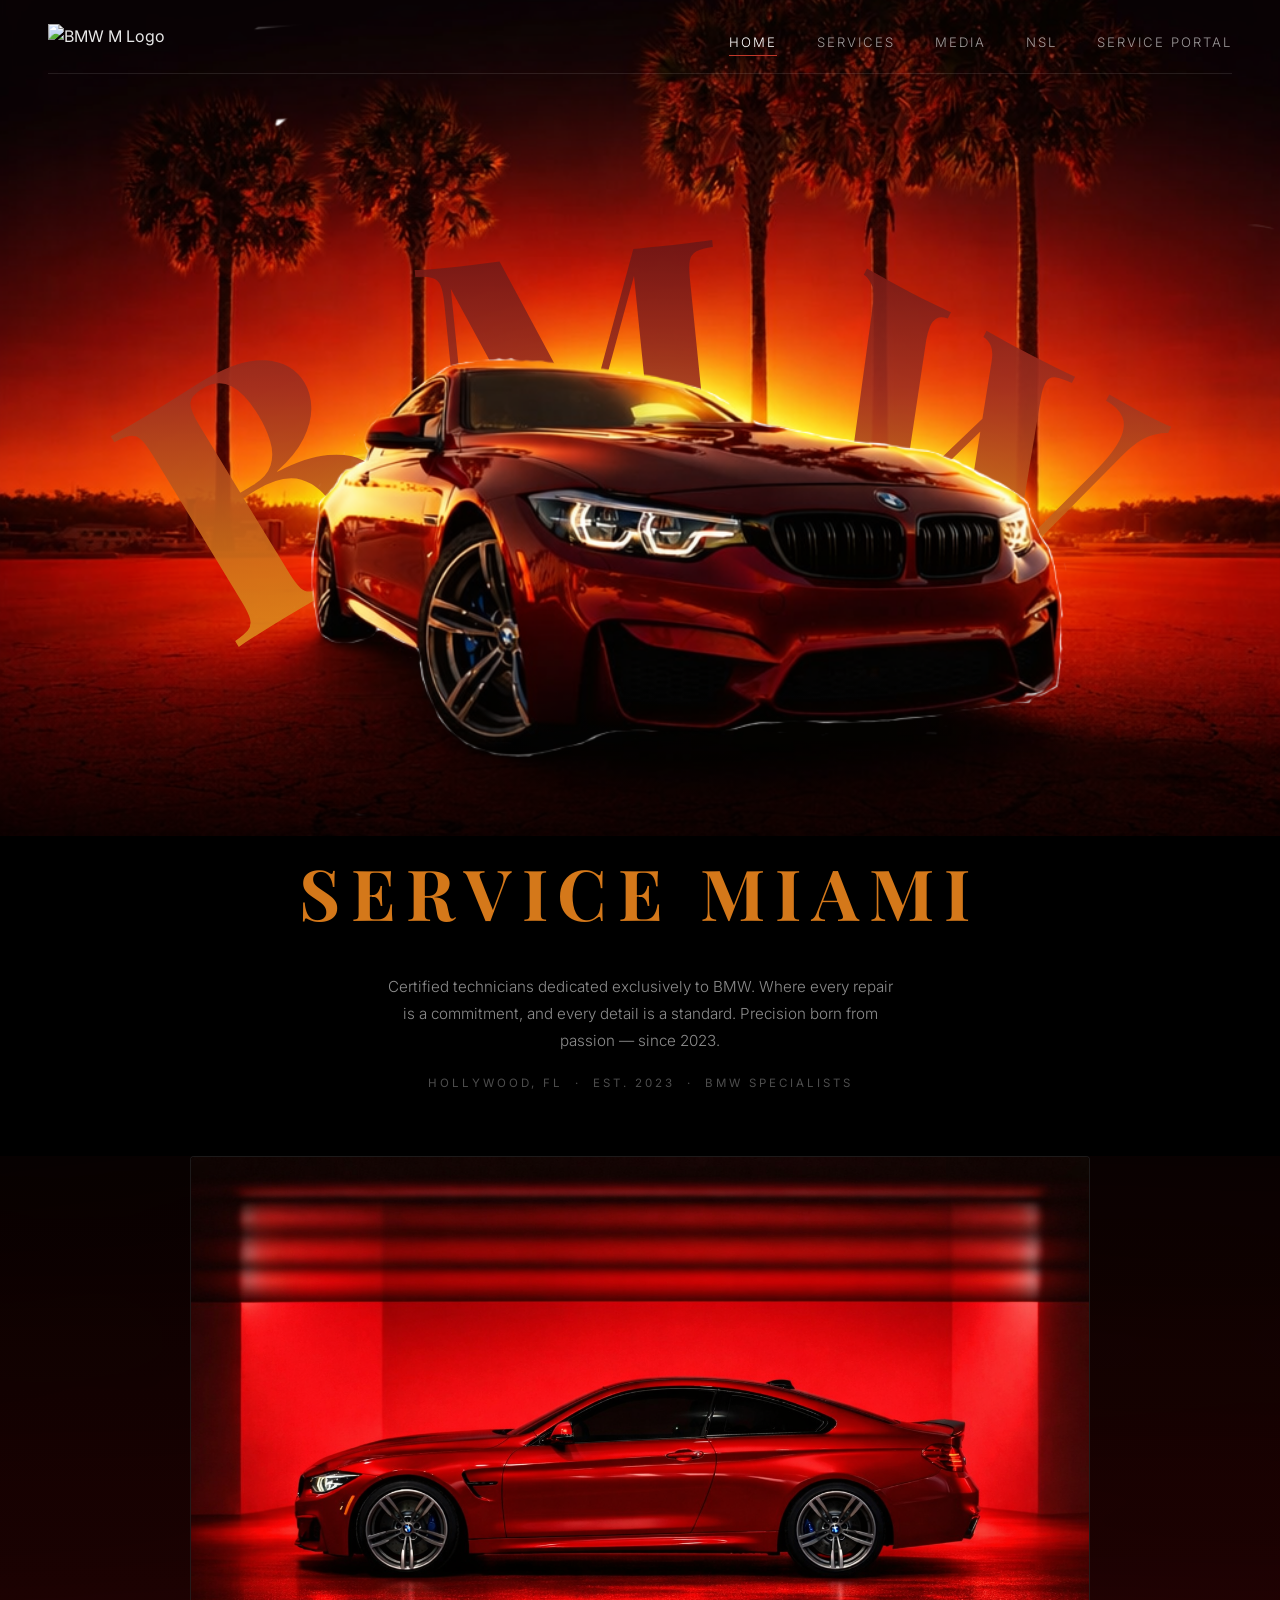
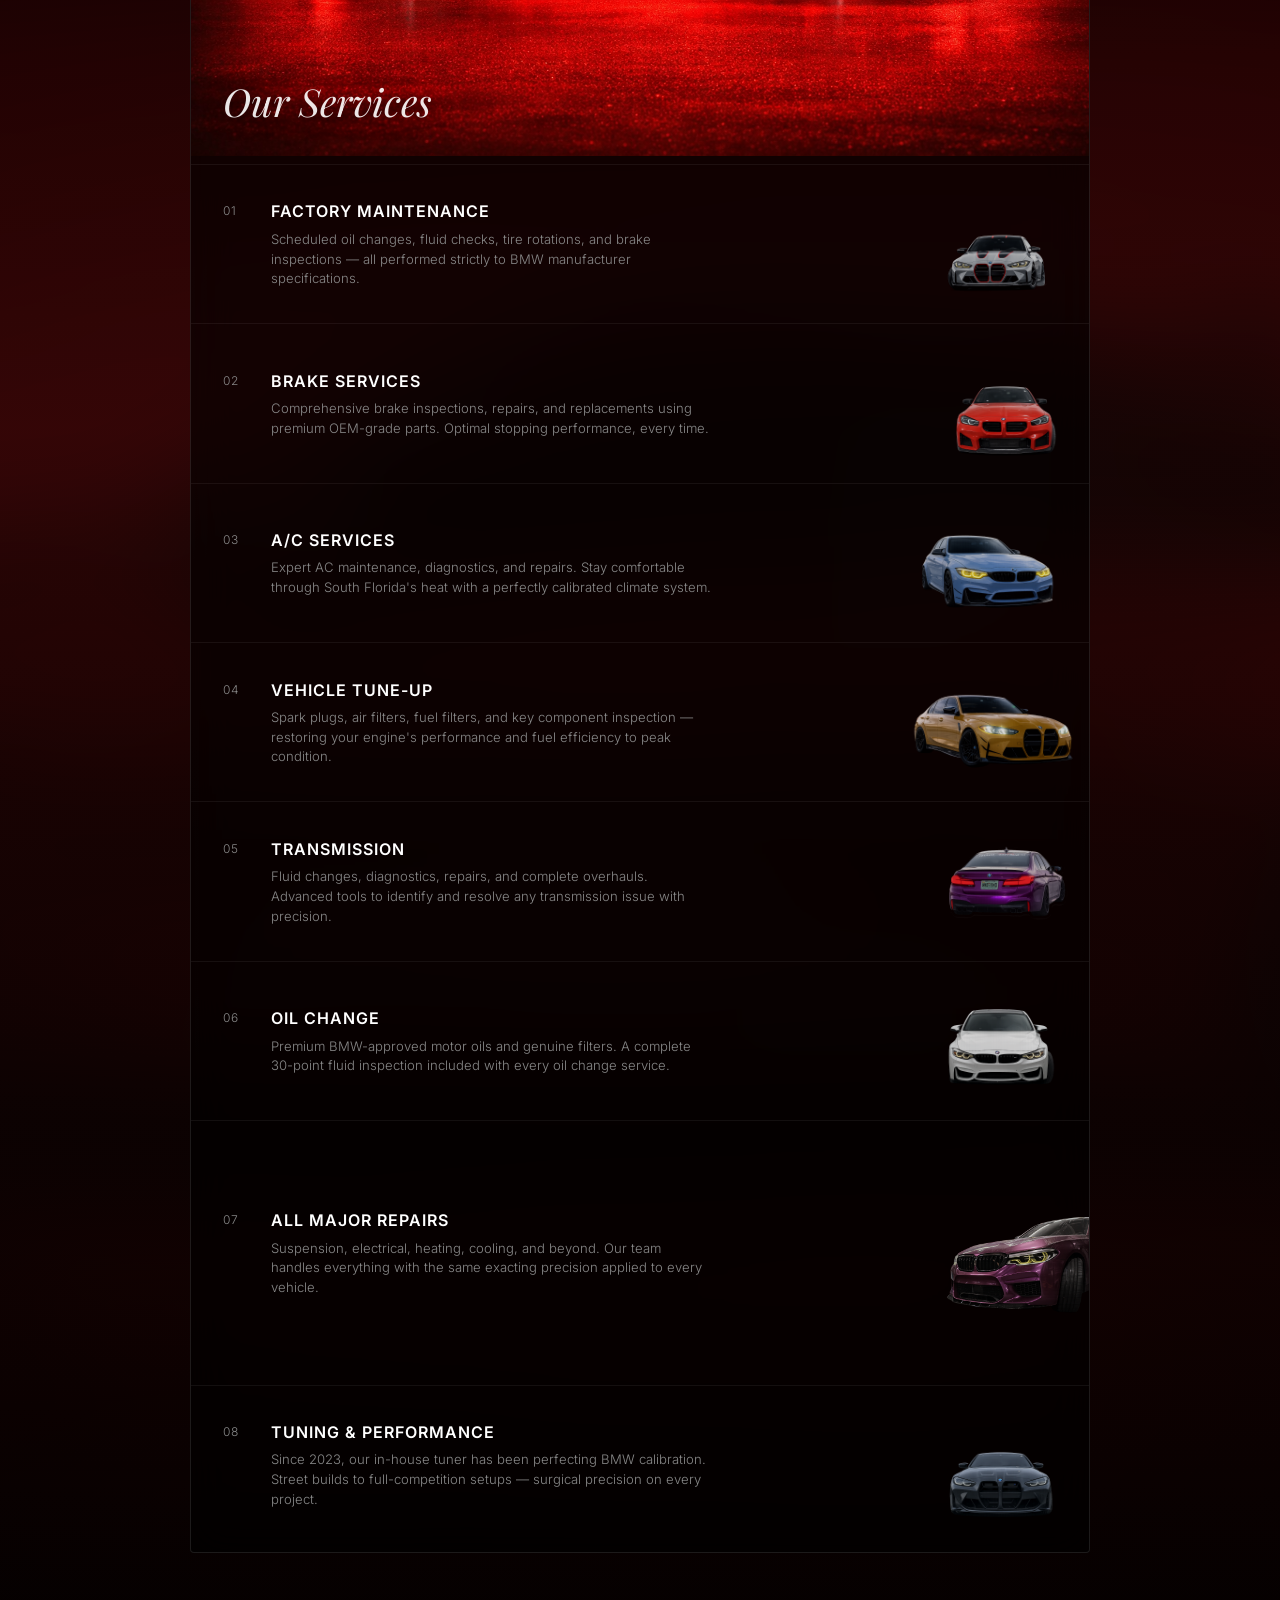
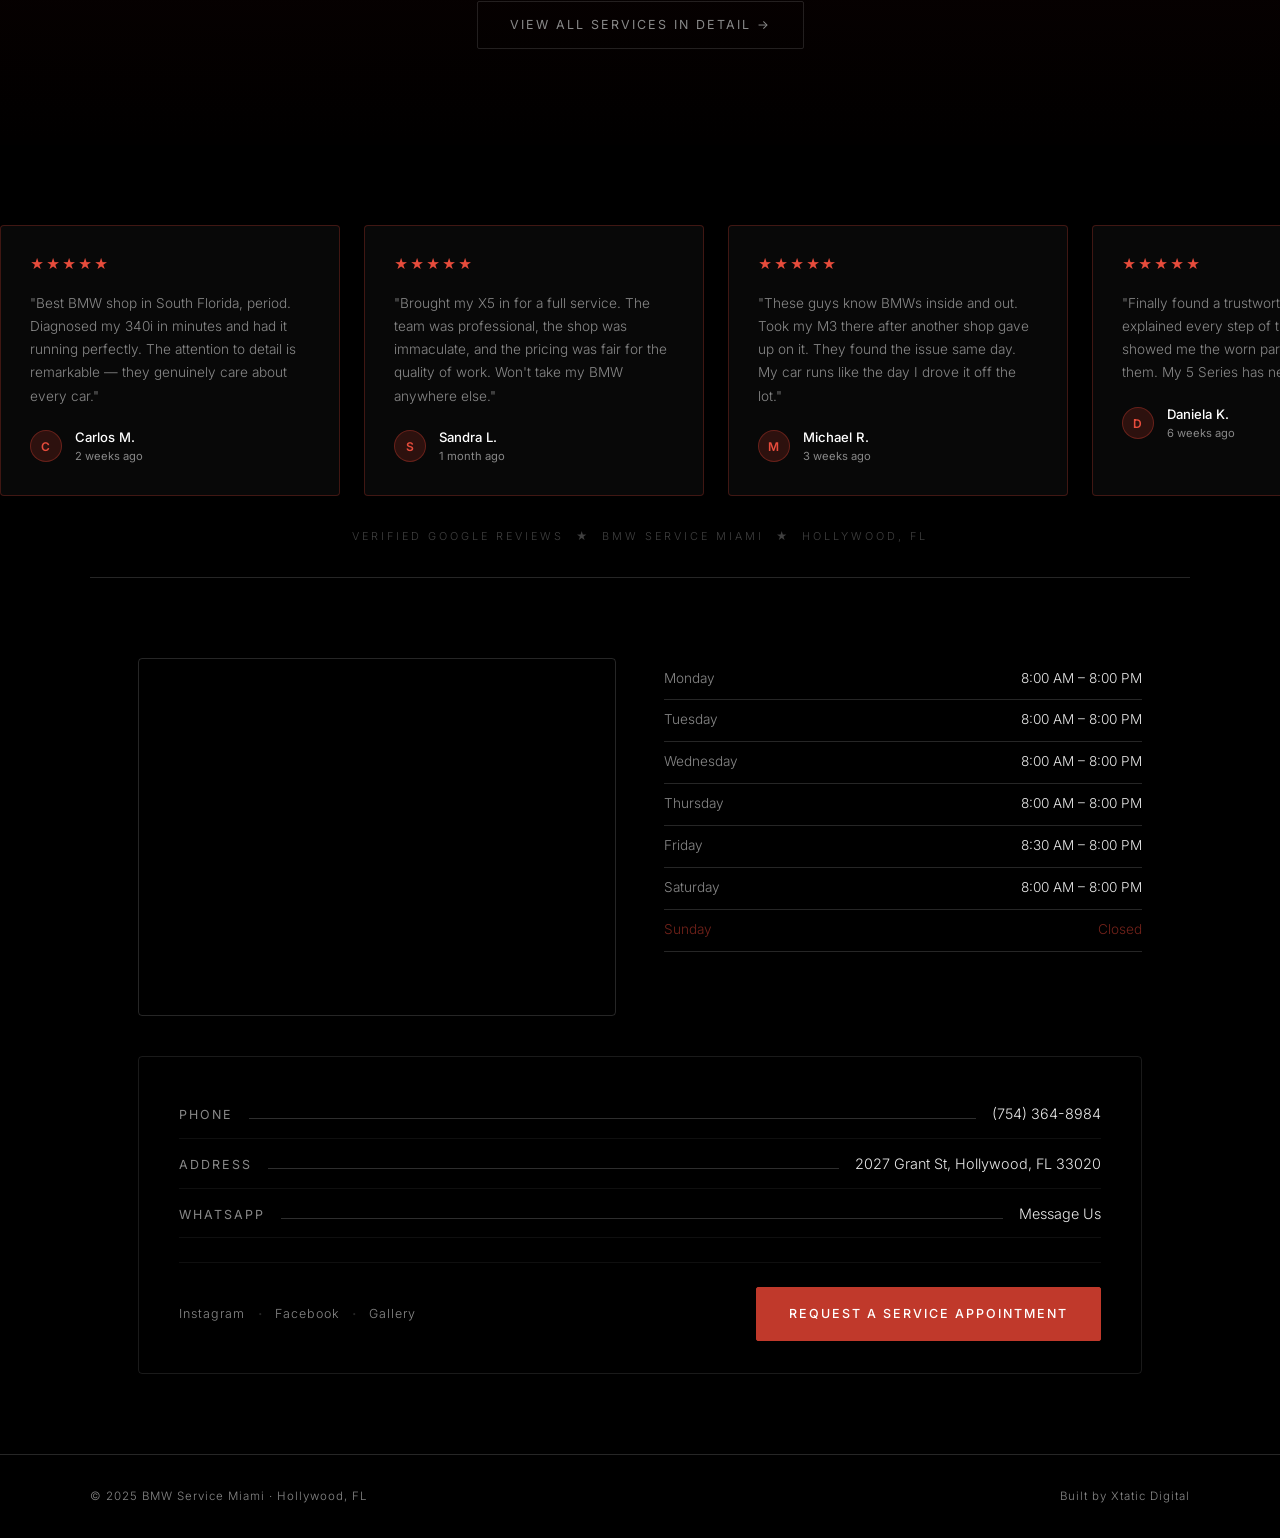
==== index.html @ 030ed5c5 "Complete homepage redesign — premium dark cinematic aesthetic - New 3-layer hero: full background ph" ====
<!DOCTYPE html>
<html lang="en">
<head>
  <meta charset="UTF-8" />
  <meta name="viewport" content="width=device-width, initial-scale=1.0" />
  <title>BMW Service Miami — Hollywood, FL</title>
  <meta name="description" content="BMW Service Miami — Certified BMW specialists in Hollywood, FL. Factory maintenance, performance tuning, brake service, and all major repairs since 2023." />
  <link rel="preconnect" href="https://fonts.googleapis.com">
  <link rel="preconnect" href="https://fonts.gstatic.com" crossorigin>
  <link href="https://fonts.googleapis.com/css2?family=Inter:wght@300;400;500;600&family=Playfair+Display:ital,wght@0,400;0,700;1,400&display=swap" rel="stylesheet">
  <link rel="stylesheet" href="css/redesign.css" />
  <script src="https://cdnjs.cloudflare.com/ajax/libs/gsap/3.12.2/gsap.min.js" defer></script>
  <script src="https://cdnjs.cloudflare.com/ajax/libs/gsap/3.12.2/ScrollTrigger.min.js" defer></script>
  <script src="js/redesign.js" defer></script>
</head>
<body>

<!-- Page Loader -->
<div id="page-loader">
  <div class="loader-brand">BMW Service Miami</div>
  <div class="loader-track"><div class="loader-fill"></div></div>
</div>

<!-- ====================================================
     NAVIGATION
     ==================================================== -->
<nav id="navbar">
  <div class="nav-inner">
    <a href="index.html" class="nav-logo">
      <img src="assets/images/logo-m-white.png" alt="BMW M Logo" class="nav-logo-img"/>
    </a>
    <ul class="nav-links">
      <li><a href="index.html" class="active">Home</a></li>
      <li><a href="services.html">Services</a></li>
      <li><a href="media.html">Media</a></li>
      <li><a href="community.html">NSL</a></li>
      <li><a href="specialist.html">Service Portal</a></li>
    </ul>
    <div class="hamburger" id="hamburger" role="button" aria-label="Open Menu" tabindex="0">
      <span></span><span></span><span></span>
    </div>
  </div>
  <div class="nav-line"></div>
</nav>

<!-- ====================================================
     HERO — APEX STYLE (3 LAYERS)
     ==================================================== -->
<section class="hero" id="hero">

  <!-- LAYER 1 (bottom): Full original photo — fills screen -->
  <div class="hero-layer-bg">
    <img src="assets/hero/Main.png" alt="" class="hero-bg-photo" />
  </div>

  <!-- LAYER 2 (middle): Curved text -->
  <div class="hero-layer-text">
    <svg class="hero-svg-top" viewBox="0 0 1000 500" xmlns="http://www.w3.org/2000/svg" preserveAspectRatio="xMidYMid meet">
      <defs>
        <path id="bmw-arc" d="M 50,450 Q 500,20 950,450" />
        <linearGradient id="bmw-grad" x1="0" y1="1" x2="0" y2="0">
          <stop offset="0%" stop-color="#e8a020" />
          <stop offset="25%" stop-color="#d4781a" />
          <stop offset="55%" stop-color="#a03020" />
          <stop offset="80%" stop-color="#6b1515" />
          <stop offset="100%" stop-color="#3a0a0a" />
        </linearGradient>
      </defs>
      <text>
        <textPath href="#bmw-arc" startOffset="50%" text-anchor="middle" class="hero-svg-bmw" fill="url(#bmw-grad)">BMW</textPath>
      </text>
    </svg>
  </div>

  <!-- LAYER 3 (top): Transparent car cutout — covers the text -->
  <div class="hero-layer-car">
    <img src="assets/hero/Main-transparent.png" alt="BMW M4 front view" class="hero-car-img" />
  </div>

  <div class="hero-fade"></div>
</section>

<!-- ====================================================
     SERVICE MIAMI TITLE — between hero and services
     ==================================================== -->
<section class="hero-intro">
  <h2 class="hero-intro-title">SERVICE MIAMI</h2>
  <p class="hero-intro-desc">
    Certified technicians dedicated exclusively to BMW. Where every repair is a commitment, and every detail is a standard. Precision born from passion — since 2023.
  </p>
  <div class="hero-intro-meta">Hollywood, FL &nbsp;·&nbsp; Est. 2023 &nbsp;·&nbsp; BMW Specialists</div>
</section>

<!-- ====================================================
     SERVICES — FIXED BOX + SCROLL
     ==================================================== -->
<section class="services-section" id="services">

  <!-- Blurred background -->
  <div class="services-bg">
    <img src="assets/hero/Second.png" alt="" class="services-bg-img" />
    <div class="services-bg-overlay"></div>
  </div>

  <!-- Fixed box with car + services -->
  <div class="services-sticky-wrap">
    <div class="services-box">
      <div class="services-box-car">
        <img src="assets/hero/Second.png" alt="BMW side profile" class="services-car-img" />
        <h2 class="services-title">Our Services</h2>
      </div>

      <div class="services-list">

        <div class="service-row">
          <div class="service-info">
            <span class="service-num">01</span>
            <div>
              <h3>Factory Maintenance</h3>
              <p>Scheduled oil changes, fluid checks, tire rotations, and brake inspections — all performed strictly to BMW manufacturer specifications.</p>
            </div>
          </div>
          <img src="assets/stickers/grey-m4.png" alt="" class="service-sticker" />
        </div>

        <div class="service-row">
          <div class="service-info">
            <span class="service-num">02</span>
            <div>
              <h3>Brake Services</h3>
              <p>Comprehensive brake inspections, repairs, and replacements using premium OEM-grade parts. Optimal stopping performance, every time.</p>
            </div>
          </div>
          <img src="assets/stickers/red-m2.png" alt="" class="service-sticker" />
        </div>

        <div class="service-row">
          <div class="service-info">
            <span class="service-num">03</span>
            <div>
              <h3>A/C Services</h3>
              <p>Expert AC maintenance, diagnostics, and repairs. Stay comfortable through South Florida's heat with a perfectly calibrated climate system.</p>
            </div>
          </div>
          <img src="assets/stickers/blue-m3.png" alt="" class="service-sticker" />
        </div>

        <div class="service-row">
          <div class="service-info">
            <span class="service-num">04</span>
            <div>
              <h3>Vehicle Tune-Up</h3>
              <p>Spark plugs, air filters, fuel filters, and key component inspection — restoring your engine's performance and fuel efficiency to peak condition.</p>
            </div>
          </div>
          <img src="assets/stickers/gold-m3.png" alt="" class="service-sticker" />
        </div>

        <div class="service-row">
          <div class="service-info">
            <span class="service-num">05</span>
            <div>
              <h3>Transmission</h3>
              <p>Fluid changes, diagnostics, repairs, and complete overhauls. Advanced tools to identify and resolve any transmission issue with precision.</p>
            </div>
          </div>
          <img src="assets/stickers/purple-rear.png" alt="" class="service-sticker" />
        </div>

        <div class="service-row">
          <div class="service-info">
            <span class="service-num">06</span>
            <div>
              <h3>Oil Change</h3>
              <p>Premium BMW-approved motor oils and genuine filters. A complete 30-point fluid inspection included with every oil change service.</p>
            </div>
          </div>
          <img src="assets/stickers/white-m4.png" alt="" class="service-sticker" />
        </div>

        <div class="service-row">
          <div class="service-info">
            <span class="service-num">07</span>
            <div>
              <h3>All Major Repairs</h3>
              <p>Suspension, electrical, heating, cooling, and beyond. Our team handles everything with the same exacting precision applied to every vehicle.</p>
            </div>
          </div>
          <img src="assets/stickers/magenta-front.png" alt="" class="service-sticker" style="width:150px;" />
        </div>

        <div class="service-row">
          <div class="service-info">
            <span class="service-num">08</span>
            <div>
              <h3>Tuning &amp; Performance</h3>
              <p>Since 2023, our in-house tuner has been perfecting BMW calibration. Street builds to full-competition setups — surgical precision on every project.</p>
            </div>
          </div>
          <img src="assets/stickers/black-m4.png" alt="" class="service-sticker" />
        </div>

      </div><!-- /.services-list -->
    </div><!-- /.services-box -->
  </div><!-- /.services-sticky-wrap -->

  <div class="services-end">
    <a href="services.html" class="btn-subtle">View All Services in Detail &rarr;</a>
  </div>

</section>

<!-- ====================================================
     REVIEWS
     ==================================================== -->
<section class="reviews-section" id="reviews">
  <div class="reviews-scroller">
    <div class="reviews-track">
      <!-- Original set -->
      <div class="review-card">
        <div class="review-stars">&#9733;&#9733;&#9733;&#9733;&#9733;</div>
        <p>"Best BMW shop in South Florida, period. Diagnosed my 340i in minutes and had it running perfectly. The attention to detail is remarkable — they genuinely care about every car."</p>
        <div class="review-author"><span class="review-avatar">C</span><div><strong>Carlos M.</strong><span>2 weeks ago</span></div></div>
      </div>
      <div class="review-card">
        <div class="review-stars">&#9733;&#9733;&#9733;&#9733;&#9733;</div>
        <p>"Brought my X5 in for a full service. The team was professional, the shop was immaculate, and the pricing was fair for the quality of work. Won't take my BMW anywhere else."</p>
        <div class="review-author"><span class="review-avatar">S</span><div><strong>Sandra L.</strong><span>1 month ago</span></div></div>
      </div>
      <div class="review-card">
        <div class="review-stars">&#9733;&#9733;&#9733;&#9733;&#9733;</div>
        <p>"These guys know BMWs inside and out. Took my M3 there after another shop gave up on it. They found the issue same day. My car runs like the day I drove it off the lot."</p>
        <div class="review-author"><span class="review-avatar">M</span><div><strong>Michael R.</strong><span>3 weeks ago</span></div></div>
      </div>
      <div class="review-card">
        <div class="review-stars">&#9733;&#9733;&#9733;&#9733;&#9733;</div>
        <p>"Finally found a trustworthy shop! They explained every step of the repair and showed me the worn parts before replacing them. My 5 Series has never felt smoother."</p>
        <div class="review-author"><span class="review-avatar">D</span><div><strong>Daniela K.</strong><span>6 weeks ago</span></div></div>
      </div>
      <div class="review-card">
        <div class="review-stars">&#9733;&#9733;&#9733;&#9733;&#9733;</div>
        <p>"Top tier tuning results on my M240i. The performance gains were beyond my expectations and the car feels completely planted. Highly recommend their performance package."</p>
        <div class="review-author"><span class="review-avatar">J</span><div><strong>James T.</strong><span>2 months ago</span></div></div>
      </div>
      <div class="review-card">
        <div class="review-stars">&#9733;&#9733;&#9733;&#9733;&#9733;</div>
        <p>"The staff was incredibly knowledgeable and courteous. Quick turnaround on my brake service with OEM parts. I appreciate how they treat every car like it's their own."</p>
        <div class="review-author"><span class="review-avatar">A</span><div><strong>Ana V.</strong><span>3 months ago</span></div></div>
      </div>
      <div class="review-card">
        <div class="review-stars">&#9733;&#9733;&#9733;&#9733;&#9733;</div>
        <p>"Had my transmission serviced here after feeling rough shifts in my 530i. Night and day difference. The technician walked me through everything. Exceptional service."</p>
        <div class="review-author"><span class="review-avatar">R</span><div><strong>Robert P.</strong><span>1 month ago</span></div></div>
      </div>
      <!-- Duplicates for infinite loop -->
      <div class="review-card">
        <div class="review-stars">&#9733;&#9733;&#9733;&#9733;&#9733;</div>
        <p>"Best BMW shop in South Florida, period. Diagnosed my 340i in minutes and had it running perfectly. The attention to detail is remarkable — they genuinely care about every car."</p>
        <div class="review-author"><span class="review-avatar">C</span><div><strong>Carlos M.</strong><span>2 weeks ago</span></div></div>
      </div>
      <div class="review-card">
        <div class="review-stars">&#9733;&#9733;&#9733;&#9733;&#9733;</div>
        <p>"Brought my X5 in for a full service. The team was professional, the shop was immaculate, and the pricing was fair for the quality of work. Won't take my BMW anywhere else."</p>
        <div class="review-author"><span class="review-avatar">S</span><div><strong>Sandra L.</strong><span>1 month ago</span></div></div>
      </div>
      <div class="review-card">
        <div class="review-stars">&#9733;&#9733;&#9733;&#9733;&#9733;</div>
        <p>"These guys know BMWs inside and out. Took my M3 there after another shop gave up on it. They found the issue same day. My car runs like the day I drove it off the lot."</p>
        <div class="review-author"><span class="review-avatar">M</span><div><strong>Michael R.</strong><span>3 weeks ago</span></div></div>
      </div>
      <div class="review-card">
        <div class="review-stars">&#9733;&#9733;&#9733;&#9733;&#9733;</div>
        <p>"Finally found a trustworthy shop! They explained every step of the repair and showed me the worn parts before replacing them. My 5 Series has never felt smoother."</p>
        <div class="review-author"><span class="review-avatar">D</span><div><strong>Daniela K.</strong><span>6 weeks ago</span></div></div>
      </div>
      <div class="review-card">
        <div class="review-stars">&#9733;&#9733;&#9733;&#9733;&#9733;</div>
        <p>"Top tier tuning results on my M240i. The performance gains were beyond my expectations and the car feels completely planted. Highly recommend their performance package."</p>
        <div class="review-author"><span class="review-avatar">J</span><div><strong>James T.</strong><span>2 months ago</span></div></div>
      </div>
      <div class="review-card">
        <div class="review-stars">&#9733;&#9733;&#9733;&#9733;&#9733;</div>
        <p>"The staff was incredibly knowledgeable and courteous. Quick turnaround on my brake service with OEM parts. I appreciate how they treat every car like it's their own."</p>
        <div class="review-author"><span class="review-avatar">A</span><div><strong>Ana V.</strong><span>3 months ago</span></div></div>
      </div>
      <div class="review-card">
        <div class="review-stars">&#9733;&#9733;&#9733;&#9733;&#9733;</div>
        <p>"Had my transmission serviced here after feeling rough shifts in my 530i. Night and day difference. The technician walked me through everything. Exceptional service."</p>
        <div class="review-author"><span class="review-avatar">R</span><div><strong>Robert P.</strong><span>1 month ago</span></div></div>
      </div>
    </div>
  </div>
  <div class="reviews-badge">
    Verified Google Reviews &nbsp;&#9733;&nbsp; BMW Service Miami &nbsp;&#9733;&nbsp; Hollywood, FL
  </div>
</section>

<!-- ====================================================
     LOCATION + HOURS + CONTACT
     ==================================================== -->
<section class="bottom-section" id="location">

  <!-- Row 1: Map + Hours side by side -->
  <div class="bottom-top-grid">
    <div class="bottom-map">
      <iframe
        src="https://www.openstreetmap.org/export/embed.html?bbox=-80.1537%2C26.0118%2C-80.1417%2C26.0278&layer=mapnik&marker=26.0198419%2C-80.1477378"
        title="BMW Service Miami Location"
        loading="lazy"
        allowfullscreen>
      </iframe>
    </div>

    <div class="bottom-hours">
      <table>
        <tr><td>Monday</td><td>8:00 AM – 8:00 PM</td></tr>
        <tr><td>Tuesday</td><td>8:00 AM – 8:00 PM</td></tr>
        <tr><td>Wednesday</td><td>8:00 AM – 8:00 PM</td></tr>
        <tr><td>Thursday</td><td>8:00 AM – 8:00 PM</td></tr>
        <tr><td>Friday</td><td>8:30 AM – 8:00 PM</td></tr>
        <tr><td>Saturday</td><td>8:00 AM – 8:00 PM</td></tr>
        <tr class="closed"><td>Sunday</td><td>Closed</td></tr>
      </table>
    </div>
  </div>

  <!-- Row 2: Contact box below -->
  <div class="bottom-contact-box">
    <div class="contact-line-row">
      <span class="contact-line-label">Phone</span>
      <span class="contact-line-rule"></span>
      <a href="tel:+17543648984" class="contact-line-value">(754) 364-8984</a>
    </div>
    <div class="contact-line-row">
      <span class="contact-line-label">Address</span>
      <span class="contact-line-rule"></span>
      <span class="contact-line-value">2027 Grant St, Hollywood, FL 33020</span>
    </div>
    <div class="contact-line-row">
      <span class="contact-line-label">WhatsApp</span>
      <span class="contact-line-rule"></span>
      <a href="https://wa.me/17543648984" target="_blank" rel="noopener" class="contact-line-value">Message Us</a>
    </div>

    <div class="bottom-contact-footer">
      <div class="bottom-socials">
        <a href="https://www.instagram.com/bmw_service_miami" target="_blank" rel="noopener">Instagram</a>
        <span class="dot">&middot;</span>
        <a href="https://www.facebook.com/bmwservicemiami" target="_blank" rel="noopener">Facebook</a>
        <span class="dot">&middot;</span>
        <a href="media.html">Gallery</a>
      </div>
      <a href="specialist.html" class="btn-appointment">Request a Service Appointment</a>
    </div>
  </div>

</section>

<!-- ====================================================
     FOOTER
     ==================================================== -->
<footer>
  <div class="footer-inner">
    <span>&copy; 2025 BMW Service Miami &middot; Hollywood, FL</span>
    <span class="footer-credit">Built by Xtatic Digital</span>
  </div>
</footer>

</body>
</html>
---- css/redesign.css ----
/* ============================================
   BMW SERVICE MIAMI — REDESIGN
   Premium dark cinematic automotive aesthetic
   ============================================ */

/* --- RESET & BASE --- */
*, *::before, *::after { margin: 0; padding: 0; box-sizing: border-box; }

:root {
  --bg: #000000;
  --bg-card: #0a0a0a;
  --text: #e8e8e8;
  --text-muted: #888;
  --red: #c0392b;
  --red-bright: #e74c3c;
  --amber: #b8560f;
  --amber-light: #d4781a;
  --gold: #c9a84c;
  --border: rgba(255,255,255,0.15);
  --font-body: 'Inter', -apple-system, sans-serif;
  --font-display: 'Playfair Display', Georgia, serif;
}

html {
  scroll-behavior: smooth;
  background: var(--bg);
  color: var(--text);
  font-family: var(--font-body);
  font-size: 16px;
  line-height: 1.6;
  overflow-x: hidden;
}

body {
  background: var(--bg);
  min-height: 100vh;
  overflow-x: hidden;
}

img { max-width: 100%; display: block; }
a { color: var(--text); text-decoration: none; transition: color 0.3s; }
a:hover { color: var(--red-bright); }

/* --- PAGE LOADER --- */
#page-loader {
  position: fixed;
  inset: 0;
  z-index: 9999;
  background: #000;
  display: flex;
  flex-direction: column;
  align-items: center;
  justify-content: center;
  transition: opacity 0.6s ease, visibility 0.6s;
}
#page-loader.loaded { opacity: 0; visibility: hidden; pointer-events: none; }
.loader-brand {
  font-family: var(--font-body);
  font-size: 1.1rem;
  font-weight: 300;
  letter-spacing: 6px;
  text-transform: uppercase;
  color: var(--text-muted);
  margin-bottom: 2rem;
}
.loader-track {
  width: 200px;
  height: 2px;
  background: rgba(255,255,255,0.15);
  border-radius: 2px;
  overflow: hidden;
}
.loader-fill {
  height: 100%;
  width: 0%;
  background: var(--red);
  animation: loaderFill 1.5s ease forwards;
}
@keyframes loaderFill { to { width: 100%; } }

/* --- NAVIGATION --- */
#navbar {
  position: absolute;
  top: 0;
  left: 0;
  right: 0;
  z-index: 100;
  padding: 1.5rem 3rem;
}
.nav-inner {
  display: flex;
  align-items: center;
  justify-content: space-between;
}
.nav-logo {
  display: flex;
  align-items: center;
}
.nav-logo-img {
  height: 36px;
  width: auto;
}
.nav-links {
  display: flex;
  list-style: none;
  gap: 2.5rem;
  align-items: center;
}
.nav-links a {
  font-family: var(--font-body);
  font-size: 0.82rem;
  font-weight: 300;
  letter-spacing: 2px;
  text-transform: uppercase;
  color: rgba(255,255,255,0.6);
  transition: color 0.3s;
  position: relative;
}
.nav-links a:hover,
.nav-links a.active {
  color: #fff;
}
.nav-links a.active::after {
  content: '';
  position: absolute;
  bottom: -6px;
  left: 0;
  right: 0;
  height: 1px;
  background: var(--red);
}
.nav-line {
  margin-top: 0.8rem;
  height: 1px;
  background: rgba(255,255,255,0.1);
}

/* Hamburger */
.hamburger {
  display: none;
  flex-direction: column;
  gap: 5px;
  cursor: pointer;
  z-index: 200;
}
.hamburger span {
  width: 24px;
  height: 1.5px;
  background: #fff;
  transition: 0.3s;
}

/* --- HERO --- */
.hero {
  position: relative;
  width: 100%;
  min-height: 100vh;
  overflow: hidden;
  background: var(--bg);
}

/* All 3 layers share the same container and sizing */
.hero-layer-bg,
.hero-layer-car {
  position: absolute;
  inset: 0;
  overflow: hidden;
}

/* LAYER 1: Full original photo */
.hero-layer-bg {
  z-index: 1;
}
.hero-bg-photo,
.hero-car-img {
  width: 100%;
  height: 100%;
  object-fit: cover;
  object-position: center 40%;
}

/* LAYER 2: Curved text between the two images */
.hero-layer-text {
  position: absolute;
  inset: 0;
  z-index: 2;
  display: flex;
  flex-direction: column;
  align-items: center;
  justify-content: center;
  pointer-events: none;
}
.hero-svg-top {
  width: clamp(700px, 85vw, 1200px);
  height: auto;
  overflow: visible;
  margin-bottom: -8rem;
}
.hero-svg-bmw {
  font-family: 'Playfair Display', Georgia, serif;
  font-size: 320px;
  font-weight: 700;
  opacity: 0.9;
}

/* LAYER 3: Transparent car cutout — EXACT same sizing as bg photo */
.hero-layer-car {
  z-index: 3;
  pointer-events: none;
}

/* Fade to black at bottom */
.hero-fade {
  position: absolute;
  bottom: 0;
  left: 0;
  right: 0;
  height: 250px;
  background: linear-gradient(to bottom, transparent, #000);
  z-index: 4;
  pointer-events: none;
}

/* --- HERO INTRO (Service Miami + desc between hero & services) --- */
.hero-intro {
  background: #000;
  text-align: center;
  padding: 0 2rem 4rem;
  margin-top: -4rem;
  position: relative;
  z-index: 5;
}
.hero-intro-title {
  font-family: var(--font-display);
  font-size: clamp(2.5rem, 5.5vw, 4.5rem);
  font-weight: 700;
  letter-spacing: 0.15em;
  text-transform: uppercase;
  color: #d4781a;
  margin-bottom: 1.5rem;
}
.hero-intro-desc {
  font-family: var(--font-body);
  font-size: 0.95rem;
  font-weight: 300;
  line-height: 1.8;
  color: rgba(255,255,255,0.55);
  max-width: 520px;
  margin: 0 auto 1.2rem;
}
.hero-intro-meta {
  font-family: var(--font-body);
  font-size: 0.72rem;
  font-weight: 400;
  letter-spacing: 3px;
  text-transform: uppercase;
  color: rgba(255,255,255,0.3);
}

/* --- SERVICES SECTION --- */
.services-section {
  position: relative;
  background: #000;
  padding-bottom: 6rem;
}

/* Blurred background */
.services-bg {
  position: absolute;
  top: 0;
  left: 0;
  right: 0;
  height: 100%;
  overflow: hidden;
  z-index: 0;
}
.services-bg-img {
  width: 100%;
  height: 100%;
  object-fit: cover;
  object-position: center;
  filter: blur(40px) brightness(0.3);
  transform: scale(1.2);
  opacity: 0.5;
}
.services-bg-overlay {
  position: absolute;
  inset: 0;
  background: linear-gradient(
    to bottom,
    rgba(0,0,0,0.3) 0%,
    rgba(139, 26, 26, 0.15) 40%,
    rgba(0,0,0,0.95) 100%
  );
}

/* Sticky wrapper */
.services-sticky-wrap {
  position: relative;
  z-index: 1;
}

.services-box {
  position: sticky;
  top: 2rem;
  max-width: 900px;
  margin: 0 auto;
  border: 1px solid rgba(255,255,255,0.1);
  border-radius: 4px;
  background: rgba(0,0,0,0.6);
  backdrop-filter: blur(20px);
  -webkit-backdrop-filter: blur(20px);
  overflow: hidden;
}

/* Car image inside box */
.services-box-car {
  position: relative;
  width: 100%;
  overflow: hidden;
}
.services-car-img {
  width: 100%;
  height: auto;
  display: block;
}
.services-title {
  position: absolute;
  bottom: 1.5rem;
  left: 2rem;
  font-family: var(--font-display);
  font-size: clamp(1.8rem, 3vw, 2.8rem);
  font-weight: 400;
  font-style: italic;
  color: rgba(255,255,255,0.9);
  text-shadow: 0 2px 20px rgba(0,0,0,0.8);
}

/* Service rows */
.services-list {
  padding: 0.5rem 0;
  overflow: hidden;
}

.service-row {
  display: flex;
  align-items: center;
  justify-content: space-between;
  padding: 1.2rem 2rem;
  border-top: 1px solid rgba(255,255,255,0.06);
  transition: background 0.3s;
}
.service-row:hover {
  background: rgba(192, 57, 43, 0.06);
}

.service-info {
  display: flex;
  align-items: flex-start;
  gap: 1.5rem;
  flex: 1;
}
.service-num {
  font-family: var(--font-body);
  font-size: 0.75rem;
  font-weight: 300;
  color: var(--text-muted);
  letter-spacing: 1px;
  min-width: 24px;
  padding-top: 2px;
}
.service-info h3 {
  font-family: var(--font-body);
  font-size: 1rem;
  font-weight: 600;
  letter-spacing: 1px;
  text-transform: uppercase;
  margin-bottom: 0.3rem;
  color: #fff;
}
.service-info p {
  font-size: 0.82rem;
  font-weight: 300;
  color: var(--text-muted);
  line-height: 1.5;
  max-width: 440px;
}

.service-sticker {
  width: 180px;
  height: auto;
  object-fit: contain;
  flex-shrink: 0;
  opacity: 0.85;
  margin-right: -2rem;
  transition: opacity 0.3s, transform 0.3s;
}
.service-row:hover .service-sticker {
  opacity: 1;
  transform: scale(1.05);
}

/* View all button */
.services-end {
  position: relative;
  z-index: 1;
  text-align: center;
  padding-top: 3rem;
}
.btn-subtle {
  display: inline-block;
  font-size: 0.78rem;
  font-weight: 400;
  letter-spacing: 2px;
  text-transform: uppercase;
  color: var(--text-muted);
  padding: 0.8rem 2rem;
  border: 1px solid rgba(255,255,255,0.12);
  border-radius: 2px;
  transition: all 0.3s;
}
.btn-subtle:hover {
  color: #fff;
  border-color: var(--red);
  background: rgba(192, 57, 43, 0.1);
}

/* --- REVIEWS --- */
.reviews-section {
  background: #000;
  padding: 5rem 0 2rem;
  overflow: hidden;
}

.reviews-scroller {
  overflow: hidden;
  width: 100%;
}

.reviews-track {
  display: flex;
  gap: 1.5rem;
  animation: reviewsScroll 40s linear infinite;
  width: max-content;
}
.reviews-track:hover { animation-play-state: paused; }

@keyframes reviewsScroll {
  0% { transform: translateX(0); }
  100% { transform: translateX(-50%); }
}

.review-card {
  flex-shrink: 0;
  width: 340px;
  padding: 1.8rem;
  border: 1px solid rgba(192, 57, 43, 0.3);
  border-radius: 4px;
  background: rgba(10, 10, 10, 0.8);
  transition: border-color 0.3s;
}
.review-card:hover {
  border-color: var(--red);
}
.review-stars {
  color: var(--red-bright);
  font-size: 0.85rem;
  letter-spacing: 2px;
  margin-bottom: 1rem;
}
.review-card p {
  font-size: 0.85rem;
  font-weight: 300;
  line-height: 1.7;
  color: var(--text-muted);
  margin-bottom: 1.2rem;
}
.review-author {
  display: flex;
  align-items: center;
  gap: 0.8rem;
}
.review-avatar {
  width: 32px;
  height: 32px;
  border-radius: 50%;
  background: rgba(192, 57, 43, 0.2);
  border: 1px solid rgba(192, 57, 43, 0.4);
  display: flex;
  align-items: center;
  justify-content: center;
  font-size: 0.75rem;
  font-weight: 600;
  color: var(--red-bright);
}
.review-author div {
  display: flex;
  flex-direction: column;
}
.review-author strong {
  font-size: 0.82rem;
  font-weight: 500;
  color: #fff;
}
.review-author span:not(.review-avatar) {
  font-size: 0.7rem;
  color: var(--text-muted);
}

.reviews-badge {
  text-align: center;
  margin-top: 2rem;
  font-size: 0.68rem;
  font-weight: 300;
  letter-spacing: 3px;
  text-transform: uppercase;
  color: rgba(255,255,255,0.25);
}

/* --- BOTTOM SECTION (MAP + HOURS + CONTACT) --- */
.bottom-section {
  background: #000;
  padding: 5rem 3rem;
  border-top: 1px solid var(--border);
  max-width: 1100px;
  margin: 0 auto;
}

/* Row 1: Map + Hours */
.bottom-top-grid {
  display: grid;
  grid-template-columns: 1fr 1fr;
  gap: 3rem;
  align-items: start;
  margin-bottom: 2.5rem;
}

/* Map */
.bottom-map {
  border: 1px solid rgba(255,255,255,0.15);
  border-radius: 4px;
  overflow: hidden;
  aspect-ratio: 4/3;
}
.bottom-map iframe {
  width: 100%;
  height: 100%;
  border: 0;
  filter: grayscale(0.3) brightness(0.85);
}

/* Hours */
.bottom-hours table {
  width: 100%;
  border-collapse: collapse;
}
.bottom-hours td {
  font-size: 0.85rem;
  font-weight: 300;
  padding: 0.6rem 0;
  border-bottom: 1px solid rgba(255,255,255,0.15);
}
.bottom-hours td:first-child {
  color: var(--text-muted);
  text-align: left;
}
.bottom-hours td:last-child {
  text-align: right;
  color: var(--text);
}
.bottom-hours tr.closed td {
  color: rgba(192, 57, 43, 0.6);
}

/* Row 2: Contact box */
.bottom-contact-box {
  border: 1px solid rgba(255,255,255,0.1);
  border-radius: 4px;
  padding: 2rem 2.5rem;
}

/* Contact line rows with horizontal rule */
.contact-line-row {
  display: flex;
  align-items: baseline;
  gap: 1rem;
  padding: 0.8rem 0;
  border-bottom: 1px solid rgba(255,255,255,0.06);
}
.contact-line-row:last-of-type {
  border-bottom: none;
}
.contact-line-label {
  font-size: 0.78rem;
  font-weight: 400;
  letter-spacing: 2px;
  text-transform: uppercase;
  color: var(--text-muted);
  flex-shrink: 0;
}
.contact-line-rule {
  flex: 1;
  height: 1px;
  background: rgba(255,255,255,0.18);
  min-width: 40px;
}
.contact-line-value {
  font-size: 0.9rem;
  font-weight: 300;
  color: var(--text);
  flex-shrink: 0;
}
a.contact-line-value:hover {
  color: var(--red-bright);
}

/* Contact box footer: socials + button */
.bottom-contact-footer {
  display: flex;
  align-items: center;
  justify-content: space-between;
  margin-top: 1.5rem;
  padding-top: 1.5rem;
  border-top: 1px solid rgba(255,255,255,0.06);
}

/* Socials */
.bottom-socials {
  display: flex;
  align-items: center;
  gap: 0.8rem;
}
.bottom-socials a {
  font-size: 0.78rem;
  font-weight: 300;
  letter-spacing: 1px;
  color: var(--text-muted);
}
.bottom-socials a:hover { color: var(--red-bright); }
.bottom-socials .dot { color: rgba(255,255,255,0.15); }

/* Appointment button */
.btn-appointment {
  display: inline-block;
  text-align: center;
  font-size: 0.78rem;
  font-weight: 500;
  letter-spacing: 2px;
  text-transform: uppercase;
  color: #fff;
  background: var(--red);
  padding: 1rem 2rem;
  border: 1px solid var(--red);
  border-radius: 2px;
  transition: all 0.3s;
}
.btn-appointment:hover {
  background: transparent;
  color: var(--red-bright);
}

/* --- FOOTER --- */
footer {
  background: #000;
  border-top: 1px solid var(--border);
  padding: 2rem 3rem;
}
.footer-inner {
  max-width: 1100px;
  margin: 0 auto;
  display: flex;
  justify-content: space-between;
  align-items: center;
}
.footer-inner span {
  font-size: 0.72rem;
  font-weight: 300;
  letter-spacing: 1px;
  color: var(--text-muted);
}
.footer-credit {
  color: rgba(255,255,255,0.2);
}

/* ============================================
   MOBILE RESPONSIVE
   ============================================ */
@media (max-width: 768px) {

  /* Nav */
  #navbar { padding: 1rem 1.5rem; }
  .nav-links {
    display: none;
    position: fixed;
    top: 0;
    left: 0;
    right: 0;
    bottom: 0;
    background: rgba(0,0,0,0.97);
    flex-direction: column;
    align-items: center;
    justify-content: center;
    gap: 2rem;
    z-index: 150;
  }
  .nav-links.open { display: flex; }
  .nav-links a { font-size: 1rem; }
  .hamburger { display: flex; }

  /* Hero */
  .hero-svg-top { width: 98vw; margin-bottom: -4rem; }
  .hero-svg-bmw { font-size: 180px; }
  .hero-intro-title { font-size: 2rem; }
  .hero-desc { font-size: 0.85rem; }

  /* Services */
  .services-box {
    margin: 0 1rem;
    border-radius: 4px;
  }
  .service-row {
    padding: 1rem 1.2rem;
    flex-wrap: wrap;
    gap: 0.8rem;
  }
  .service-info { gap: 1rem; }
  .service-sticker { width: 100px; margin-right: -1.2rem; }
  .services-title { font-size: 1.5rem; left: 1.2rem; }

  /* Reviews */
  .review-card { width: 280px; padding: 1.4rem; }

  /* Bottom */
  .bottom-section { padding: 3rem 1.5rem; }
  .bottom-top-grid {
    grid-template-columns: 1fr;
    gap: 2rem;
  }
  .bottom-map { aspect-ratio: 16/10; }
  .bottom-contact-box { padding: 1.5rem; }
  .contact-line-row {
    flex-wrap: wrap;
  }
  .contact-line-rule {
    display: none;
  }
  .contact-line-label {
    width: 100%;
    margin-bottom: 0.3rem;
  }
  .contact-line-value {
    width: 100%;
  }
  .bottom-contact-footer {
    flex-direction: column;
    gap: 1.2rem;
    align-items: flex-start;
  }

  /* Footer */
  footer { padding: 1.5rem; }
  .footer-inner { flex-direction: column; gap: 0.5rem; text-align: center; }
}

@media (max-width: 480px) {
  .hero-svg-bmw { font-size: 120px; }
  .hero-intro-title { font-size: 1.6rem; }
  .service-sticker { width: 80px; }
  .service-info h3 { font-size: 0.88rem; }
  .service-info p { font-size: 0.78rem; }
}
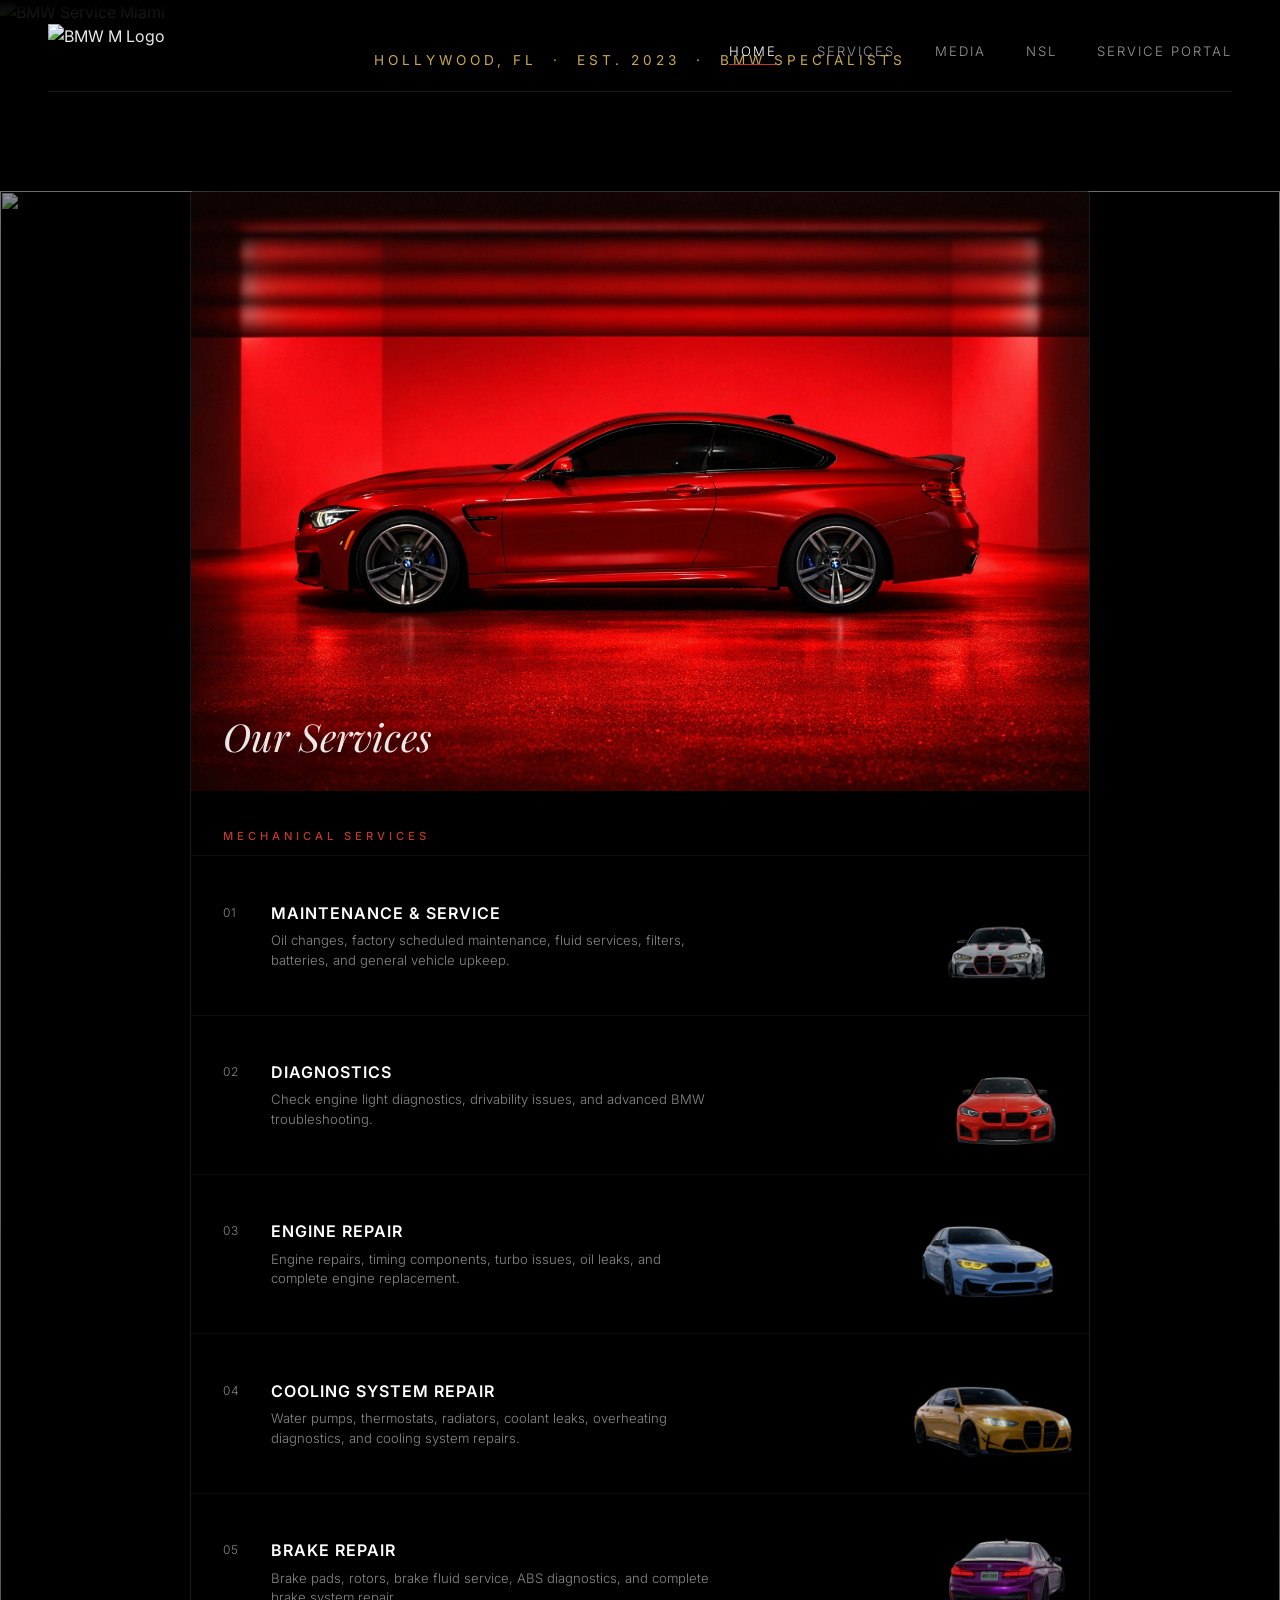
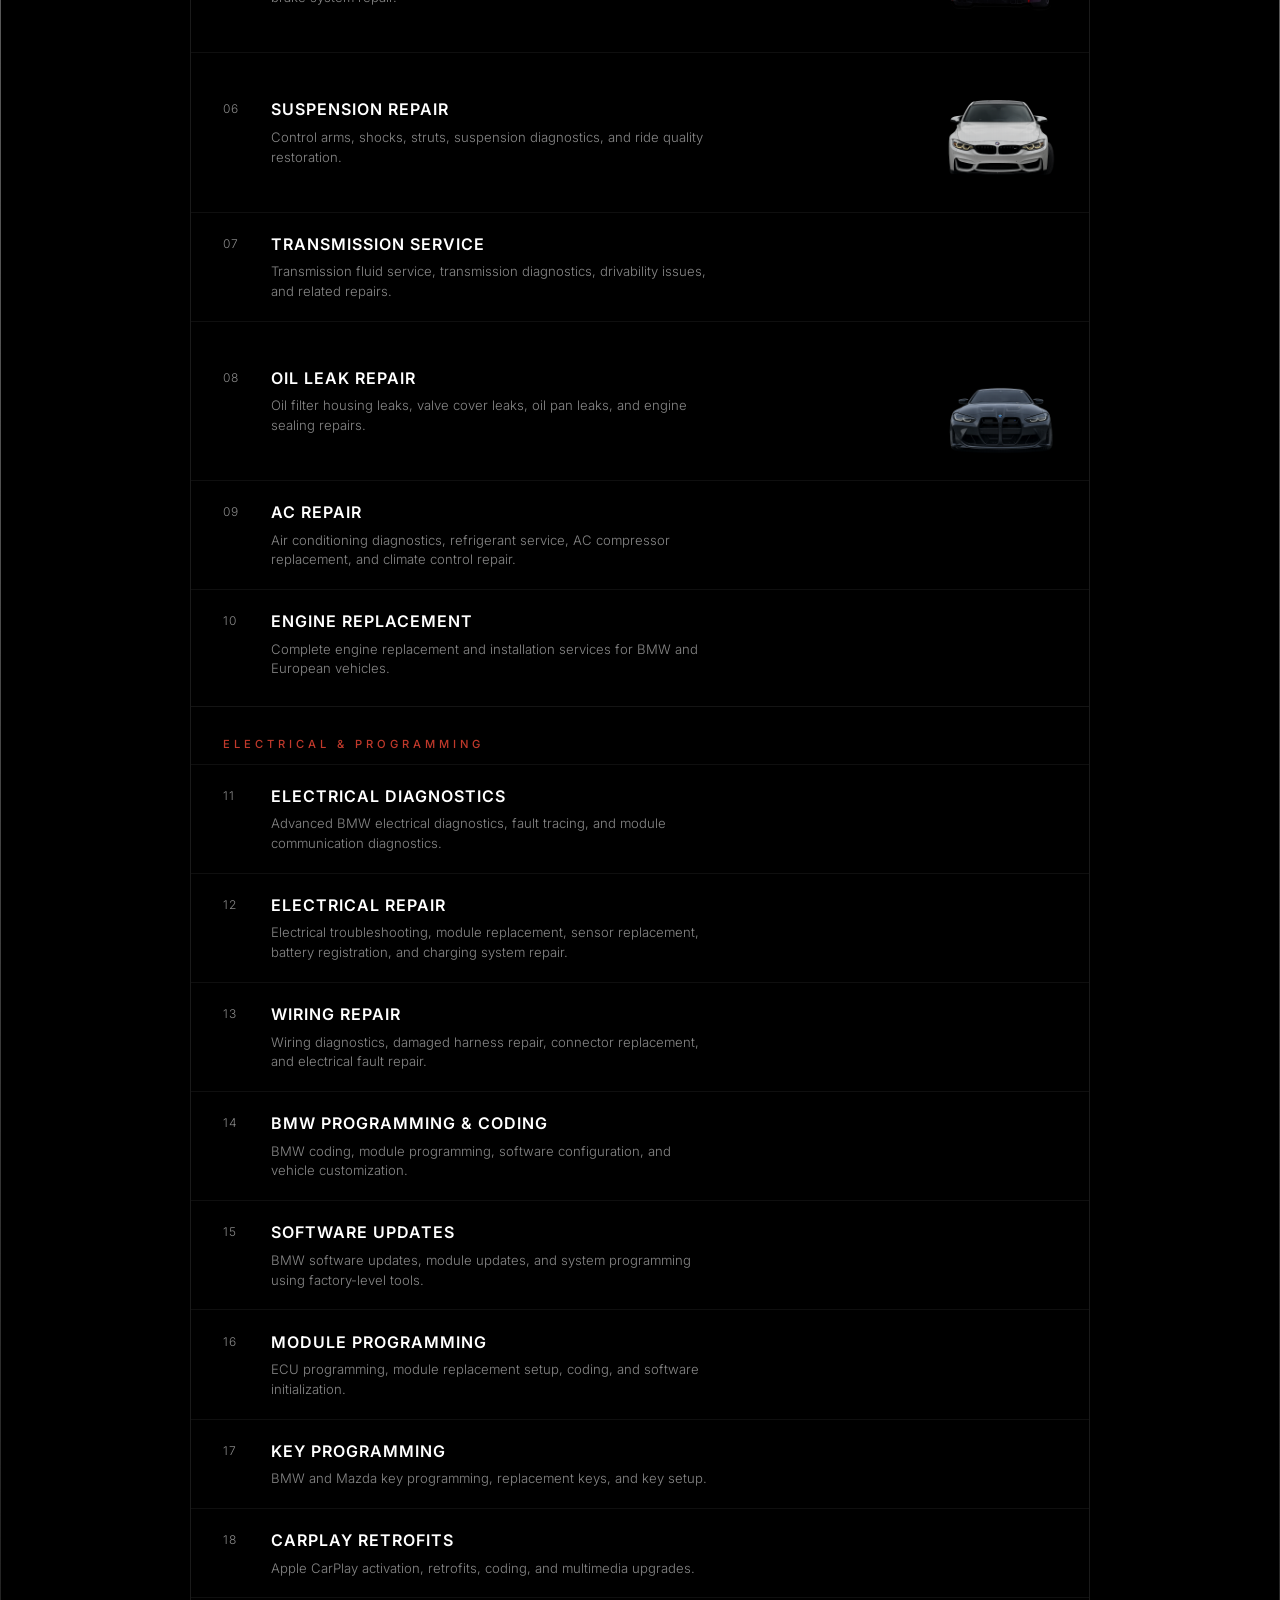
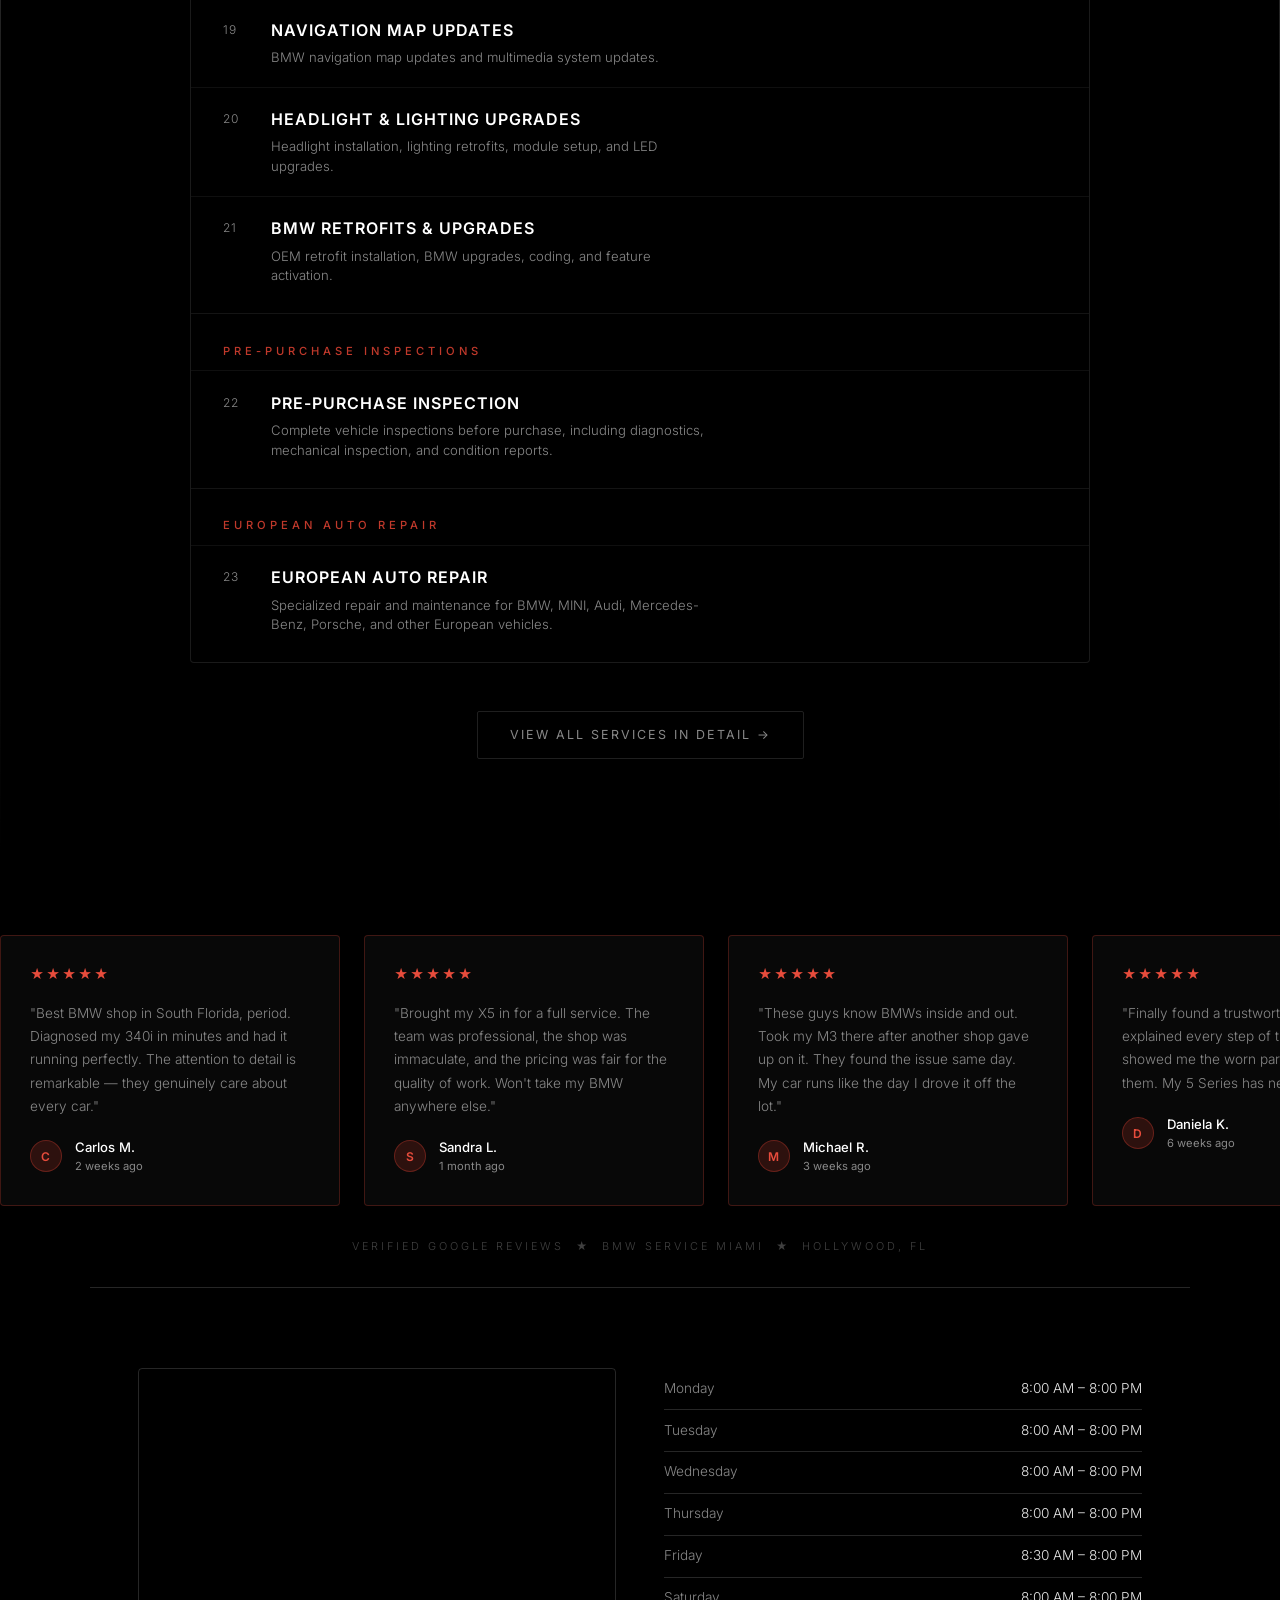
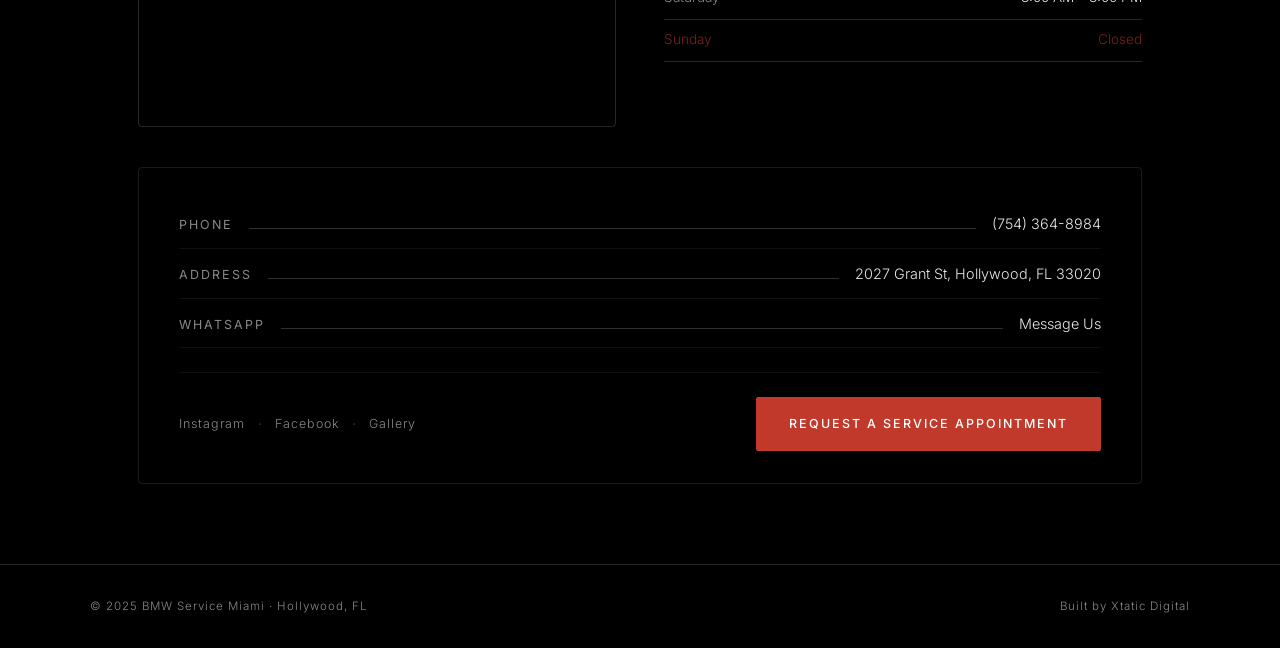
==== commit 1d9e3ae7: "Update hero section — wider image, expanded tagline, gold meta bar Replaced hero image with wider ve" ====
--- a/index.html
+++ b/index.html
@@ -44,47 +44,27 @@
 </nav>
 
 <!-- ====================================================
-     HERO — APEX STYLE (3 LAYERS)
+     HERO
      ==================================================== -->
 <section class="hero" id="hero">
-
-  <!-- LAYER 1 (bottom): Full original photo — fills screen -->
-  <div class="hero-layer-bg">
-    <img src="assets/hero/Main.png" alt="" class="hero-bg-photo" />
-  </div>
-
-  <!-- LAYER 2 (middle): Curved text -->
-  <div class="hero-layer-text">
-    <svg class="hero-svg-top" viewBox="0 0 1000 500" xmlns="http://www.w3.org/2000/svg" preserveAspectRatio="xMidYMid meet">
-      <defs>
-        <path id="bmw-arc" d="M 50,450 Q 500,20 950,450" />
-        <linearGradient id="bmw-grad" x1="0" y1="1" x2="0" y2="0">
-          <stop offset="0%" stop-color="#e8a020" />
-          <stop offset="25%" stop-color="#d4781a" />
-          <stop offset="55%" stop-color="#a03020" />
-          <stop offset="80%" stop-color="#6b1515" />
-          <stop offset="100%" stop-color="#3a0a0a" />
-        </linearGradient>
-      </defs>
-      <text>
-        <textPath href="#bmw-arc" startOffset="50%" text-anchor="middle" class="hero-svg-bmw" fill="url(#bmw-grad)">BMW</textPath>
-      </text>
-    </svg>
-  </div>
-
-  <!-- LAYER 3 (top): Transparent car cutout — covers the text -->
-  <div class="hero-layer-car">
-    <img src="assets/hero/Main-transparent.png" alt="BMW M4 front view" class="hero-car-img" />
-  </div>
-
-  <div class="hero-fade"></div>
+  <div class="hero-img-wrap">
+    <img src="assets/hero/hero-top.jpg" alt="BMW Service Miami" class="hero-main-img" />
+  </div>
+  <div class="hero-fade-top"></div>
+  <div class="hero-fade-bottom"></div>
+  <div class="hero-text-overlay">
+    <p class="hero-tagline">Certified technicians dedicated exclusively to BMW.<br>Where every repair is a commitment, and every detail is a standard.<br>From diagnostics to full engine rebuilds — trusted by BMW owners across South Florida.</p>
+  </div>
 </section>
 
-<!-- ====================================================
-     SERVICE MIAMI TITLE — between hero and services
+<div class="hero-meta-bar">
+  Hollywood, FL &nbsp;·&nbsp; Est. 2023 &nbsp;·&nbsp; BMW Specialists
+</div>
+
+<!-- ====================================================
+     INTRO — between hero and services
      ==================================================== -->
 <section class="hero-intro">
-  <h2 class="hero-intro-title">SERVICE MIAMI</h2>
   <p class="hero-intro-desc">
     Certified technicians dedicated exclusively to BMW. Where every repair is a commitment, and every detail is a standard. Precision born from passion — since 2023.
   </p>
@@ -96,9 +76,9 @@
      ==================================================== -->
 <section class="services-section" id="services">
 
-  <!-- Blurred background -->
+  <!-- Dark flipped hero background -->
   <div class="services-bg">
-    <img src="assets/hero/Second.png" alt="" class="services-bg-img" />
+    <img src="assets/hero/hero-bottom.png" alt="" class="services-bg-img" />
     <div class="services-bg-overlay"></div>
   </div>
 
@@ -112,12 +92,15 @@
 
       <div class="services-list">
 
+        <!-- ── MECHANICAL SERVICES ── -->
+        <div class="service-subsection-header">Mechanical Services</div>
+
         <div class="service-row">
           <div class="service-info">
             <span class="service-num">01</span>
             <div>
-              <h3>Factory Maintenance</h3>
-              <p>Scheduled oil changes, fluid checks, tire rotations, and brake inspections — all performed strictly to BMW manufacturer specifications.</p>
+              <h3>Maintenance &amp; Service</h3>
+              <p>Oil changes, factory scheduled maintenance, fluid services, filters, batteries, and general vehicle upkeep.</p>
             </div>
           </div>
           <img src="assets/stickers/grey-m4.png" alt="" class="service-sticker" />
@@ -127,8 +110,8 @@
           <div class="service-info">
             <span class="service-num">02</span>
             <div>
-              <h3>Brake Services</h3>
-              <p>Comprehensive brake inspections, repairs, and replacements using premium OEM-grade parts. Optimal stopping performance, every time.</p>
+              <h3>Diagnostics</h3>
+              <p>Check engine light diagnostics, drivability issues, and advanced BMW troubleshooting.</p>
             </div>
           </div>
           <img src="assets/stickers/red-m2.png" alt="" class="service-sticker" />
@@ -138,8 +121,8 @@
           <div class="service-info">
             <span class="service-num">03</span>
             <div>
-              <h3>A/C Services</h3>
-              <p>Expert AC maintenance, diagnostics, and repairs. Stay comfortable through South Florida's heat with a perfectly calibrated climate system.</p>
+              <h3>Engine Repair</h3>
+              <p>Engine repairs, timing components, turbo issues, oil leaks, and complete engine replacement.</p>
             </div>
           </div>
           <img src="assets/stickers/blue-m3.png" alt="" class="service-sticker" />
@@ -149,8 +132,8 @@
           <div class="service-info">
             <span class="service-num">04</span>
             <div>
-              <h3>Vehicle Tune-Up</h3>
-              <p>Spark plugs, air filters, fuel filters, and key component inspection — restoring your engine's performance and fuel efficiency to peak condition.</p>
+              <h3>Cooling System Repair</h3>
+              <p>Water pumps, thermostats, radiators, coolant leaks, overheating diagnostics, and cooling system repairs.</p>
             </div>
           </div>
           <img src="assets/stickers/gold-m3.png" alt="" class="service-sticker" />
@@ -160,8 +143,8 @@
           <div class="service-info">
             <span class="service-num">05</span>
             <div>
-              <h3>Transmission</h3>
-              <p>Fluid changes, diagnostics, repairs, and complete overhauls. Advanced tools to identify and resolve any transmission issue with precision.</p>
+              <h3>Brake Repair</h3>
+              <p>Brake pads, rotors, brake fluid service, ABS diagnostics, and complete brake system repair.</p>
             </div>
           </div>
           <img src="assets/stickers/purple-rear.png" alt="" class="service-sticker" />
@@ -171,8 +154,8 @@
           <div class="service-info">
             <span class="service-num">06</span>
             <div>
-              <h3>Oil Change</h3>
-              <p>Premium BMW-approved motor oils and genuine filters. A complete 30-point fluid inspection included with every oil change service.</p>
+              <h3>Suspension Repair</h3>
+              <p>Control arms, shocks, struts, suspension diagnostics, and ride quality restoration.</p>
             </div>
           </div>
           <img src="assets/stickers/white-m4.png" alt="" class="service-sticker" />
@@ -182,22 +165,180 @@
           <div class="service-info">
             <span class="service-num">07</span>
             <div>
-              <h3>All Major Repairs</h3>
-              <p>Suspension, electrical, heating, cooling, and beyond. Our team handles everything with the same exacting precision applied to every vehicle.</p>
-            </div>
-          </div>
-          <img src="assets/stickers/magenta-front.png" alt="" class="service-sticker" style="width:150px;" />
+              <h3>Transmission Service</h3>
+              <p>Transmission fluid service, transmission diagnostics, drivability issues, and related repairs.</p>
+            </div>
+          </div>
         </div>
 
         <div class="service-row">
           <div class="service-info">
             <span class="service-num">08</span>
             <div>
-              <h3>Tuning &amp; Performance</h3>
-              <p>Since 2023, our in-house tuner has been perfecting BMW calibration. Street builds to full-competition setups — surgical precision on every project.</p>
+              <h3>Oil Leak Repair</h3>
+              <p>Oil filter housing leaks, valve cover leaks, oil pan leaks, and engine sealing repairs.</p>
             </div>
           </div>
           <img src="assets/stickers/black-m4.png" alt="" class="service-sticker" />
+        </div>
+
+        <div class="service-row">
+          <div class="service-info">
+            <span class="service-num">09</span>
+            <div>
+              <h3>AC Repair</h3>
+              <p>Air conditioning diagnostics, refrigerant service, AC compressor replacement, and climate control repair.</p>
+            </div>
+          </div>
+        </div>
+
+        <div class="service-row">
+          <div class="service-info">
+            <span class="service-num">10</span>
+            <div>
+              <h3>Engine Replacement</h3>
+              <p>Complete engine replacement and installation services for BMW and European vehicles.</p>
+            </div>
+          </div>
+        </div>
+
+        <!-- ── ELECTRICAL & PROGRAMMING ── -->
+        <div class="service-subsection-header">Electrical &amp; Programming</div>
+
+        <div class="service-row">
+          <div class="service-info">
+            <span class="service-num">11</span>
+            <div>
+              <h3>Electrical Diagnostics</h3>
+              <p>Advanced BMW electrical diagnostics, fault tracing, and module communication diagnostics.</p>
+            </div>
+          </div>
+        </div>
+
+        <div class="service-row">
+          <div class="service-info">
+            <span class="service-num">12</span>
+            <div>
+              <h3>Electrical Repair</h3>
+              <p>Electrical troubleshooting, module replacement, sensor replacement, battery registration, and charging system repair.</p>
+            </div>
+          </div>
+        </div>
+
+        <div class="service-row">
+          <div class="service-info">
+            <span class="service-num">13</span>
+            <div>
+              <h3>Wiring Repair</h3>
+              <p>Wiring diagnostics, damaged harness repair, connector replacement, and electrical fault repair.</p>
+            </div>
+          </div>
+        </div>
+
+        <div class="service-row">
+          <div class="service-info">
+            <span class="service-num">14</span>
+            <div>
+              <h3>BMW Programming &amp; Coding</h3>
+              <p>BMW coding, module programming, software configuration, and vehicle customization.</p>
+            </div>
+          </div>
+        </div>
+
+        <div class="service-row">
+          <div class="service-info">
+            <span class="service-num">15</span>
+            <div>
+              <h3>Software Updates</h3>
+              <p>BMW software updates, module updates, and system programming using factory-level tools.</p>
+            </div>
+          </div>
+        </div>
+
+        <div class="service-row">
+          <div class="service-info">
+            <span class="service-num">16</span>
+            <div>
+              <h3>Module Programming</h3>
+              <p>ECU programming, module replacement setup, coding, and software initialization.</p>
+            </div>
+          </div>
+        </div>
+
+        <div class="service-row">
+          <div class="service-info">
+            <span class="service-num">17</span>
+            <div>
+              <h3>Key Programming</h3>
+              <p>BMW and Mazda key programming, replacement keys, and key setup.</p>
+            </div>
+          </div>
+        </div>
+
+        <div class="service-row">
+          <div class="service-info">
+            <span class="service-num">18</span>
+            <div>
+              <h3>CarPlay Retrofits</h3>
+              <p>Apple CarPlay activation, retrofits, coding, and multimedia upgrades.</p>
+            </div>
+          </div>
+        </div>
+
+        <div class="service-row">
+          <div class="service-info">
+            <span class="service-num">19</span>
+            <div>
+              <h3>Navigation Map Updates</h3>
+              <p>BMW navigation map updates and multimedia system updates.</p>
+            </div>
+          </div>
+        </div>
+
+        <div class="service-row">
+          <div class="service-info">
+            <span class="service-num">20</span>
+            <div>
+              <h3>Headlight &amp; Lighting Upgrades</h3>
+              <p>Headlight installation, lighting retrofits, module setup, and LED upgrades.</p>
+            </div>
+          </div>
+        </div>
+
+        <div class="service-row">
+          <div class="service-info">
+            <span class="service-num">21</span>
+            <div>
+              <h3>BMW Retrofits &amp; Upgrades</h3>
+              <p>OEM retrofit installation, BMW upgrades, coding, and feature activation.</p>
+            </div>
+          </div>
+        </div>
+
+        <!-- ── PRE-PURCHASE INSPECTIONS ── -->
+        <div class="service-subsection-header">Pre-Purchase Inspections</div>
+
+        <div class="service-row">
+          <div class="service-info">
+            <span class="service-num">22</span>
+            <div>
+              <h3>Pre-Purchase Inspection</h3>
+              <p>Complete vehicle inspections before purchase, including diagnostics, mechanical inspection, and condition reports.</p>
+            </div>
+          </div>
+        </div>
+
+        <!-- ── EUROPEAN AUTO REPAIR ── -->
+        <div class="service-subsection-header">European Auto Repair</div>
+
+        <div class="service-row">
+          <div class="service-info">
+            <span class="service-num">23</span>
+            <div>
+              <h3>European Auto Repair</h3>
+              <p>Specialized repair and maintenance for BMW, MINI, Audi, Mercedes-Benz, Porsche, and other European vehicles.</p>
+            </div>
+          </div>
         </div>
 
       </div><!-- /.services-list -->
--- a/css/redesign.css
+++ b/css/redesign.css
@@ -97,7 +97,7 @@
   align-items: center;
 }
 .nav-logo-img {
-  height: 36px;
+  height: 54px;
   width: auto;
 }
 .nav-links {
@@ -154,90 +154,88 @@
 .hero {
   position: relative;
   width: 100%;
-  min-height: 100vh;
-  overflow: hidden;
-  background: var(--bg);
-}
-
-/* All 3 layers share the same container and sizing */
-.hero-layer-bg,
-.hero-layer-car {
+  overflow: hidden;
+  background: #000;
+}
+
+.hero-img-wrap {
+  position: relative;
+  width: 100%;
+}
+
+.hero-main-img {
+  display: block;
+  width: 100%;
+  height: auto;
+}
+
+/* Fade to black at TOP — blends into navbar */
+.hero-fade-top {
   position: absolute;
-  inset: 0;
-  overflow: hidden;
-}
-
-/* LAYER 1: Full original photo */
-.hero-layer-bg {
-  z-index: 1;
-}
-.hero-bg-photo,
-.hero-car-img {
-  width: 100%;
-  height: 100%;
-  object-fit: cover;
-  object-position: center 40%;
-}
-
-/* LAYER 2: Curved text between the two images */
-.hero-layer-text {
-  position: absolute;
-  inset: 0;
+  top: 0;
+  left: 0;
+  right: 0;
+  height: 150px;
+  background: linear-gradient(to bottom, #000 0%, transparent 100%);
   z-index: 2;
-  display: flex;
-  flex-direction: column;
-  align-items: center;
-  justify-content: center;
   pointer-events: none;
 }
-.hero-svg-top {
-  width: clamp(700px, 85vw, 1200px);
-  height: auto;
-  overflow: visible;
-  margin-bottom: -8rem;
-}
-.hero-svg-bmw {
-  font-family: 'Playfair Display', Georgia, serif;
-  font-size: 320px;
-  font-weight: 700;
-  opacity: 0.9;
-}
-
-/* LAYER 3: Transparent car cutout — EXACT same sizing as bg photo */
-.hero-layer-car {
-  z-index: 3;
-  pointer-events: none;
-}
-
-/* Fade to black at bottom */
-.hero-fade {
+
+/* Fade to black at BOTTOM — transitions to intro */
+.hero-fade-bottom {
   position: absolute;
   bottom: 0;
   left: 0;
   right: 0;
-  height: 250px;
-  background: linear-gradient(to bottom, transparent, #000);
-  z-index: 4;
+  height: 40%;
+  background: linear-gradient(to bottom, transparent 0%, rgba(0,0,0,0.2) 30%, rgba(0,0,0,0.5) 55%, rgba(0,0,0,0.85) 80%, #000 100%);
+  z-index: 2;
   pointer-events: none;
 }
 
-/* --- HERO INTRO (Service Miami + desc between hero & services) --- */
-.hero-intro {
+/* --- HERO TEXT OVERLAY (over fade) --- */
+.hero-text-overlay {
+  position: absolute;
+  bottom: -2%;
+  left: 0;
+  right: 0;
+  z-index: 3;
+  text-align: center;
+  padding: 0 6rem;
+}
+.hero-tagline {
+  font-family: var(--font-body);
+  font-size: 1.05rem;
+  font-weight: 300;
+  letter-spacing: 2px;
+  text-transform: uppercase;
+  line-height: 1.8;
+  color: rgba(255,255,255,0.7);
+  margin: 0 auto 1.5rem;
+}
+.hero-meta {
+  display: none;
+}
+.hero-meta-bar {
   background: #000;
   text-align: center;
-  padding: 0 2rem 4rem;
-  margin-top: -4rem;
+  padding: 1.5rem 2rem;
+  font-family: var(--font-body);
+  font-size: 0.85rem;
+  font-weight: 400;
+  letter-spacing: 4px;
+  text-transform: uppercase;
+  color: #c9a84c;
+}
+
+/* --- HERO INTRO (desc between hero & services) --- */
+.hero-intro {
+  display: none; /* hidden temporarily while adjusting hero fade */
+  background: #000;
+  text-align: center;
+  padding: 2rem 2rem 4rem;
   position: relative;
   z-index: 5;
-}
-.hero-intro-title {
-  font-family: var(--font-display);
-  font-size: clamp(2.5rem, 5.5vw, 4.5rem);
-  font-weight: 700;
-  letter-spacing: 0.15em;
-  text-transform: uppercase;
-  color: #d4781a;
-  margin-bottom: 1.5rem;
 }
 .hero-intro-desc {
   font-family: var(--font-body);
@@ -261,6 +259,7 @@
 .services-section {
   position: relative;
   background: #000;
+  margin-top: 6rem;
   padding-bottom: 6rem;
 }
 
@@ -278,19 +277,17 @@
   width: 100%;
   height: 100%;
   object-fit: cover;
-  object-position: center;
-  filter: blur(40px) brightness(0.3);
-  transform: scale(1.2);
-  opacity: 0.5;
+  object-position: center top;
+  opacity: 0.7;
 }
 .services-bg-overlay {
   position: absolute;
   inset: 0;
   background: linear-gradient(
     to bottom,
-    rgba(0,0,0,0.3) 0%,
-    rgba(139, 26, 26, 0.15) 40%,
-    rgba(0,0,0,0.95) 100%
+    rgba(0,0,0,0.2) 0%,
+    rgba(0,0,0,0.4) 50%,
+    #000 100%
   );
 }
 
@@ -398,6 +395,23 @@
 .service-row:hover .service-sticker {
   opacity: 1;
   transform: scale(1.05);
+}
+
+/* Subsection headers */
+.service-subsection-header {
+  font-family: var(--font-body);
+  font-size: 0.7rem;
+  font-weight: 500;
+  letter-spacing: 4px;
+  text-transform: uppercase;
+  color: var(--red);
+  padding: 1.8rem 2rem 0.6rem;
+  border-top: 1px solid rgba(255,255,255,0.08);
+  margin-top: 0.5rem;
+}
+.service-subsection-header:first-child {
+  border-top: none;
+  margin-top: 0;
 }
 
 /* View all button */
@@ -708,11 +722,6 @@
   .hamburger { display: flex; }
 
   /* Hero */
-  .hero-svg-top { width: 98vw; margin-bottom: -4rem; }
-  .hero-svg-bmw { font-size: 180px; }
-  .hero-intro-title { font-size: 2rem; }
-  .hero-desc { font-size: 0.85rem; }
-
   /* Services */
   .services-box {
     margin: 0 1rem;
@@ -763,8 +772,6 @@
 }
 
 @media (max-width: 480px) {
-  .hero-svg-bmw { font-size: 120px; }
-  .hero-intro-title { font-size: 1.6rem; }
   .service-sticker { width: 80px; }
   .service-info h3 { font-size: 0.88rem; }
   .service-info p { font-size: 0.78rem; }
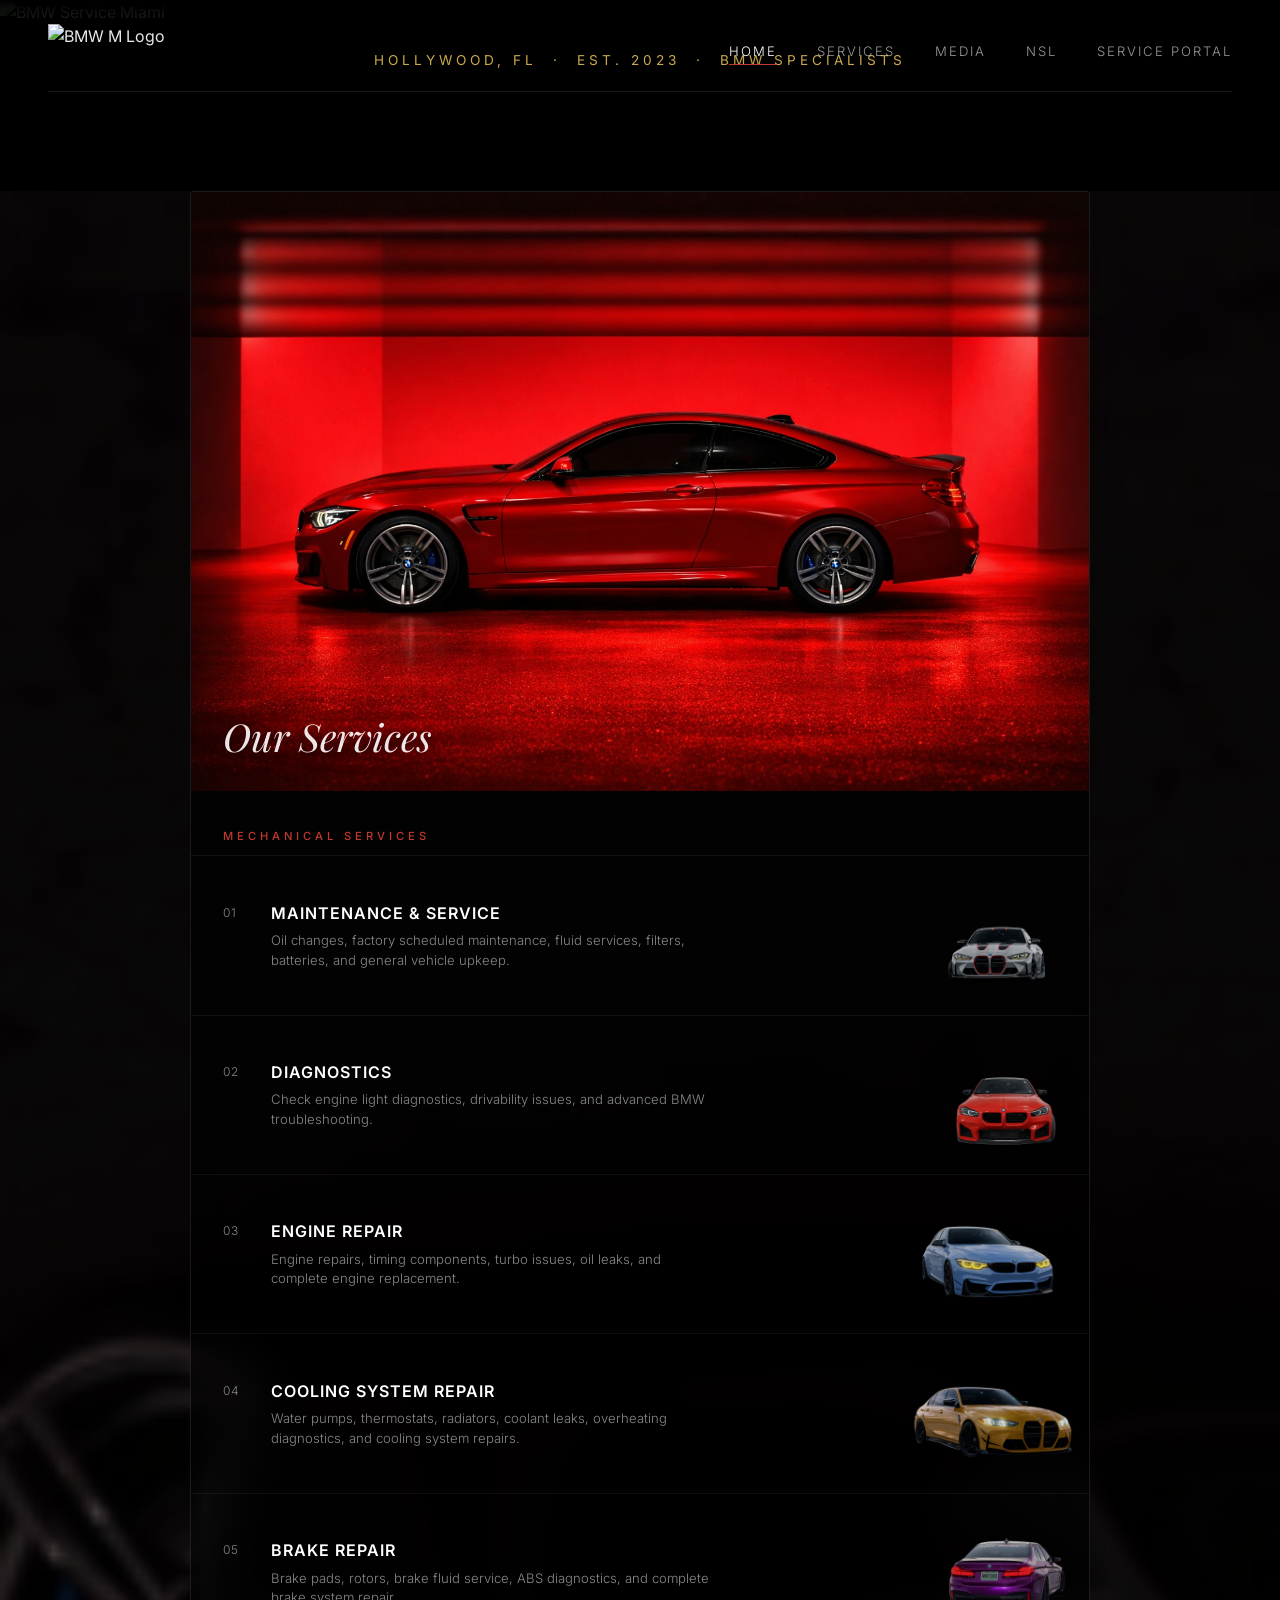
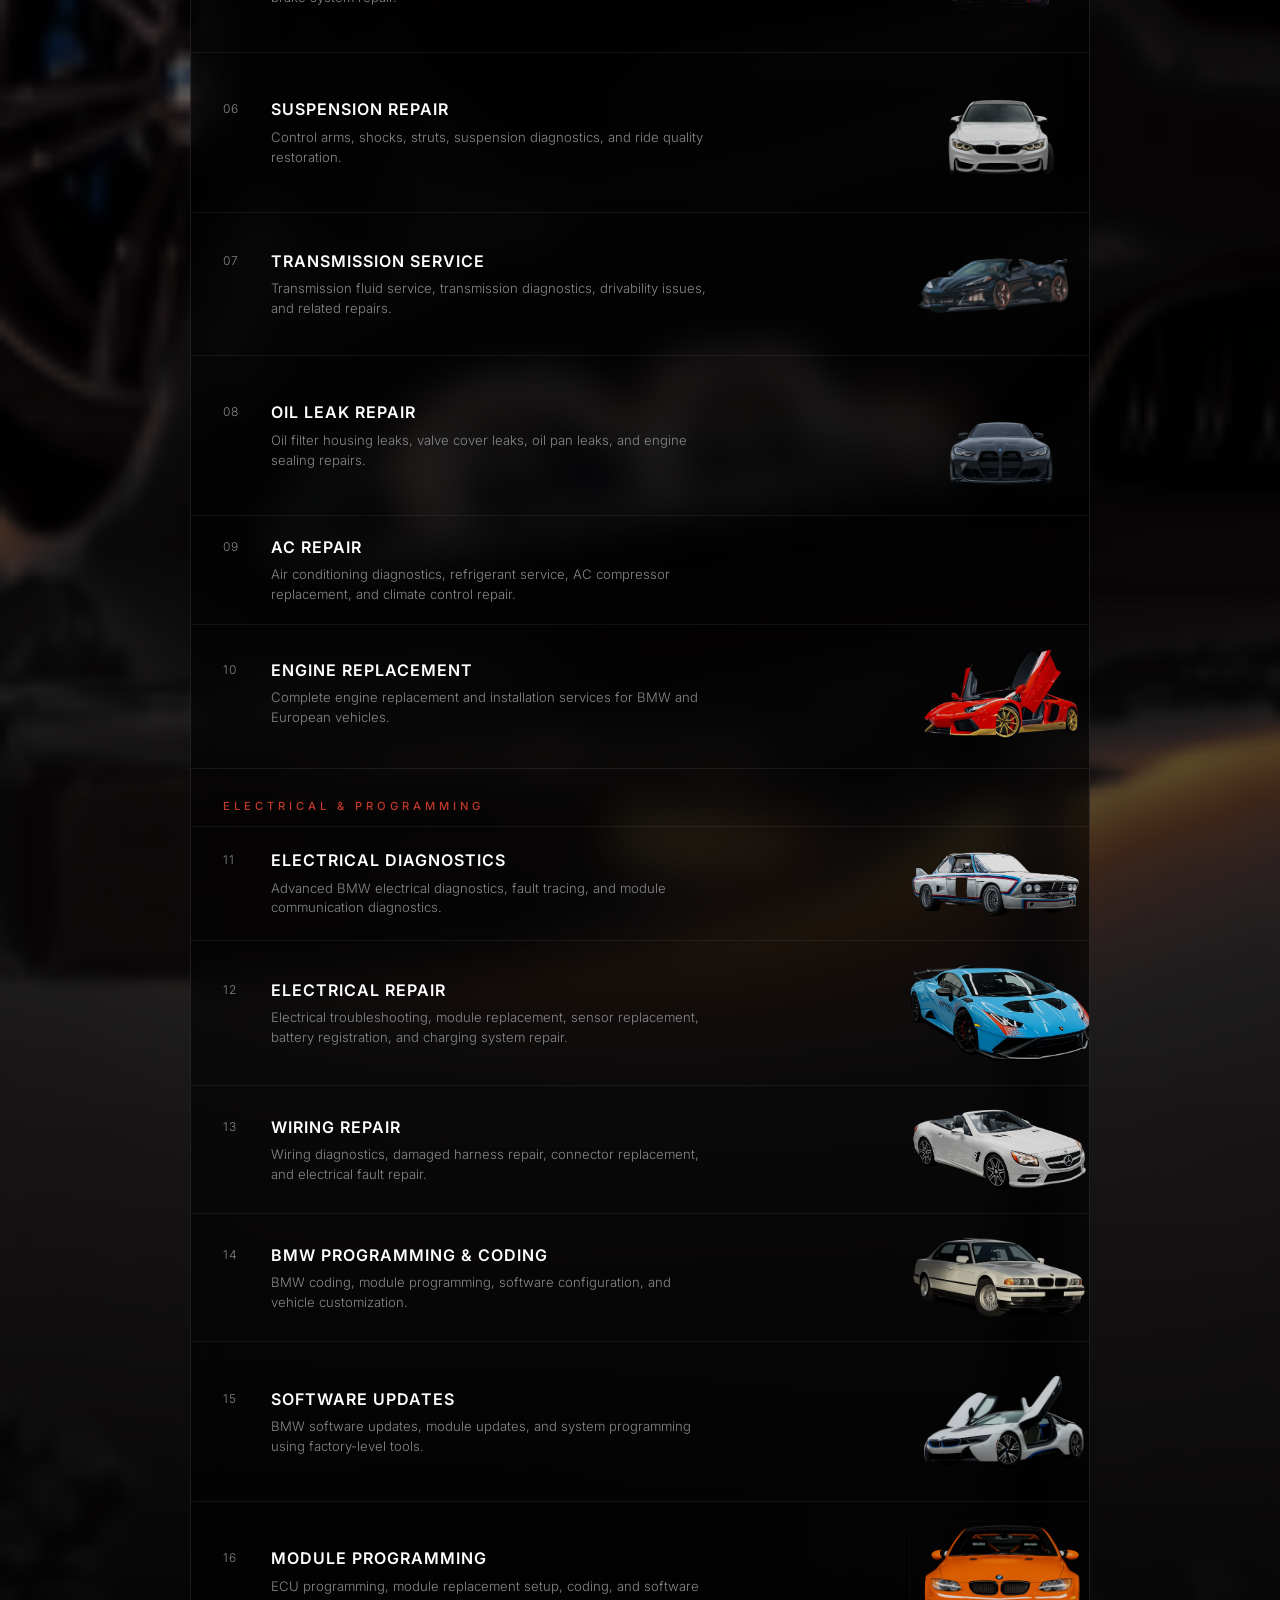
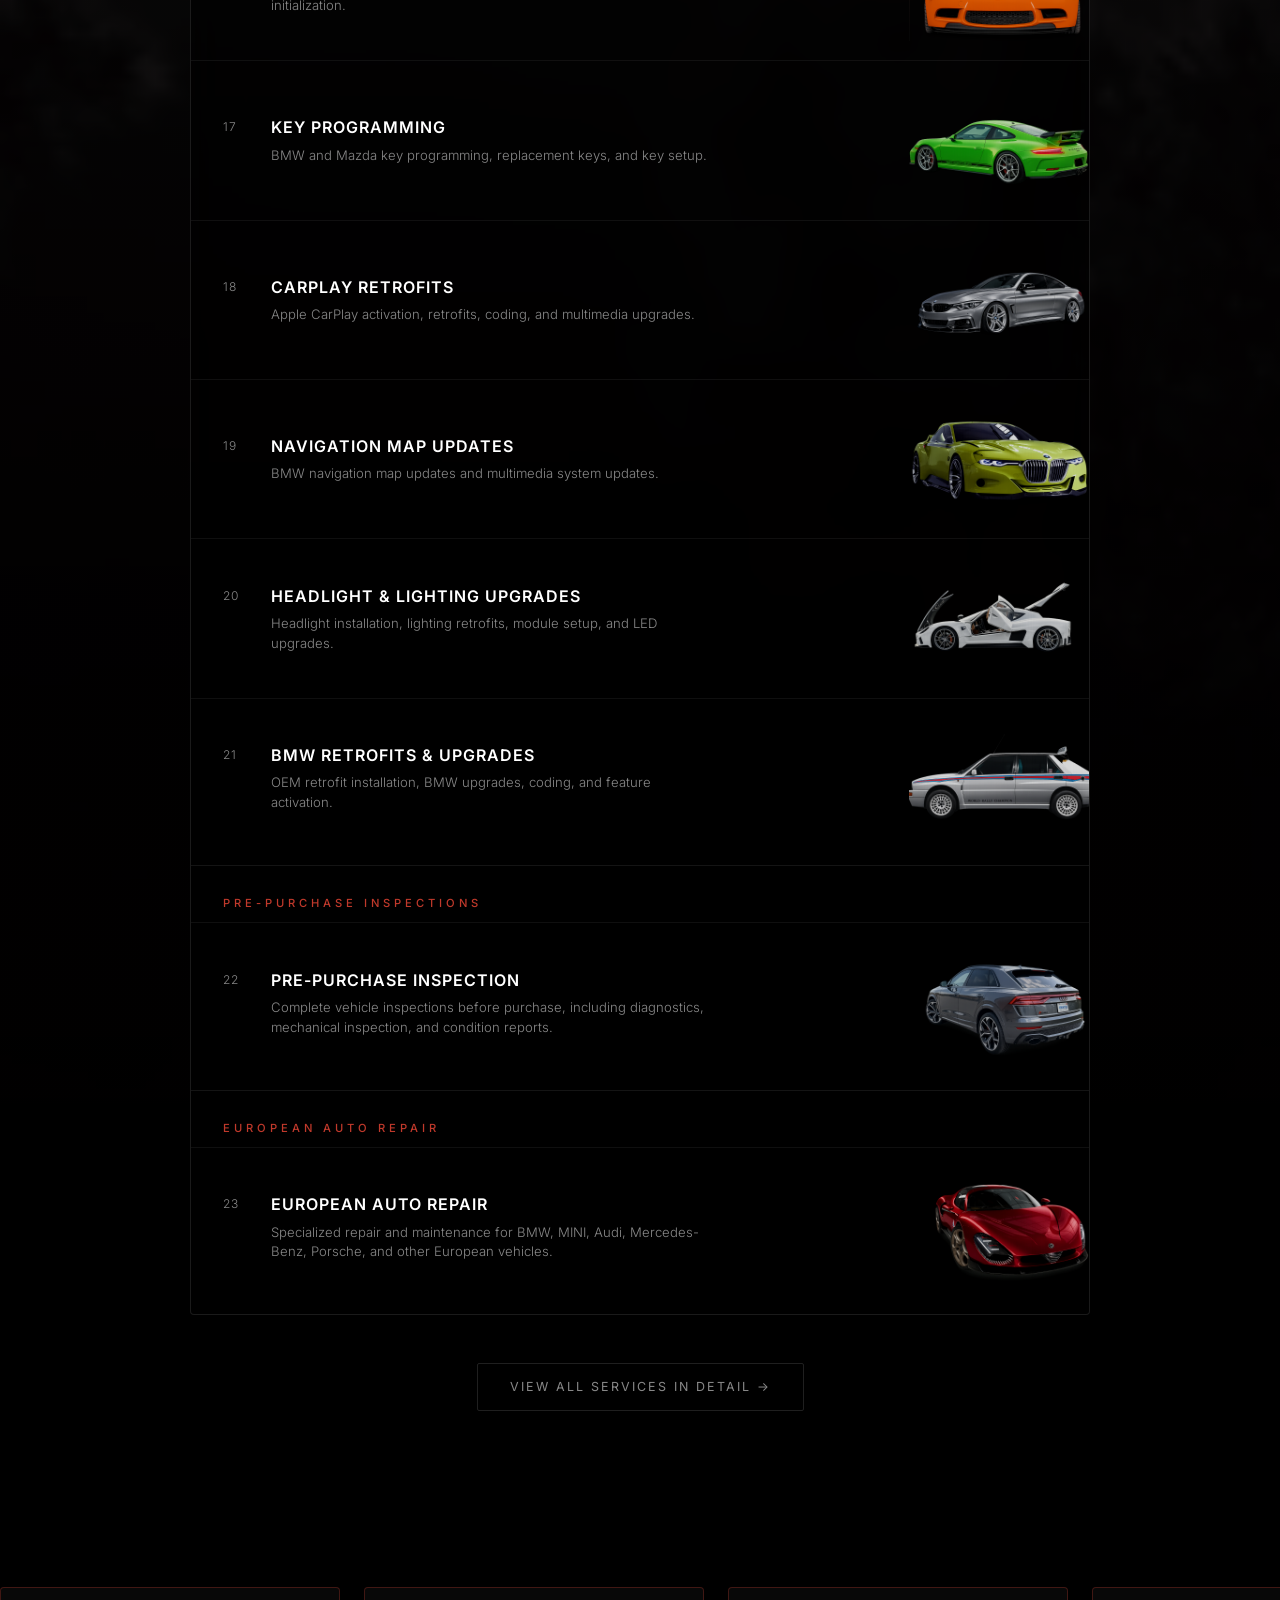
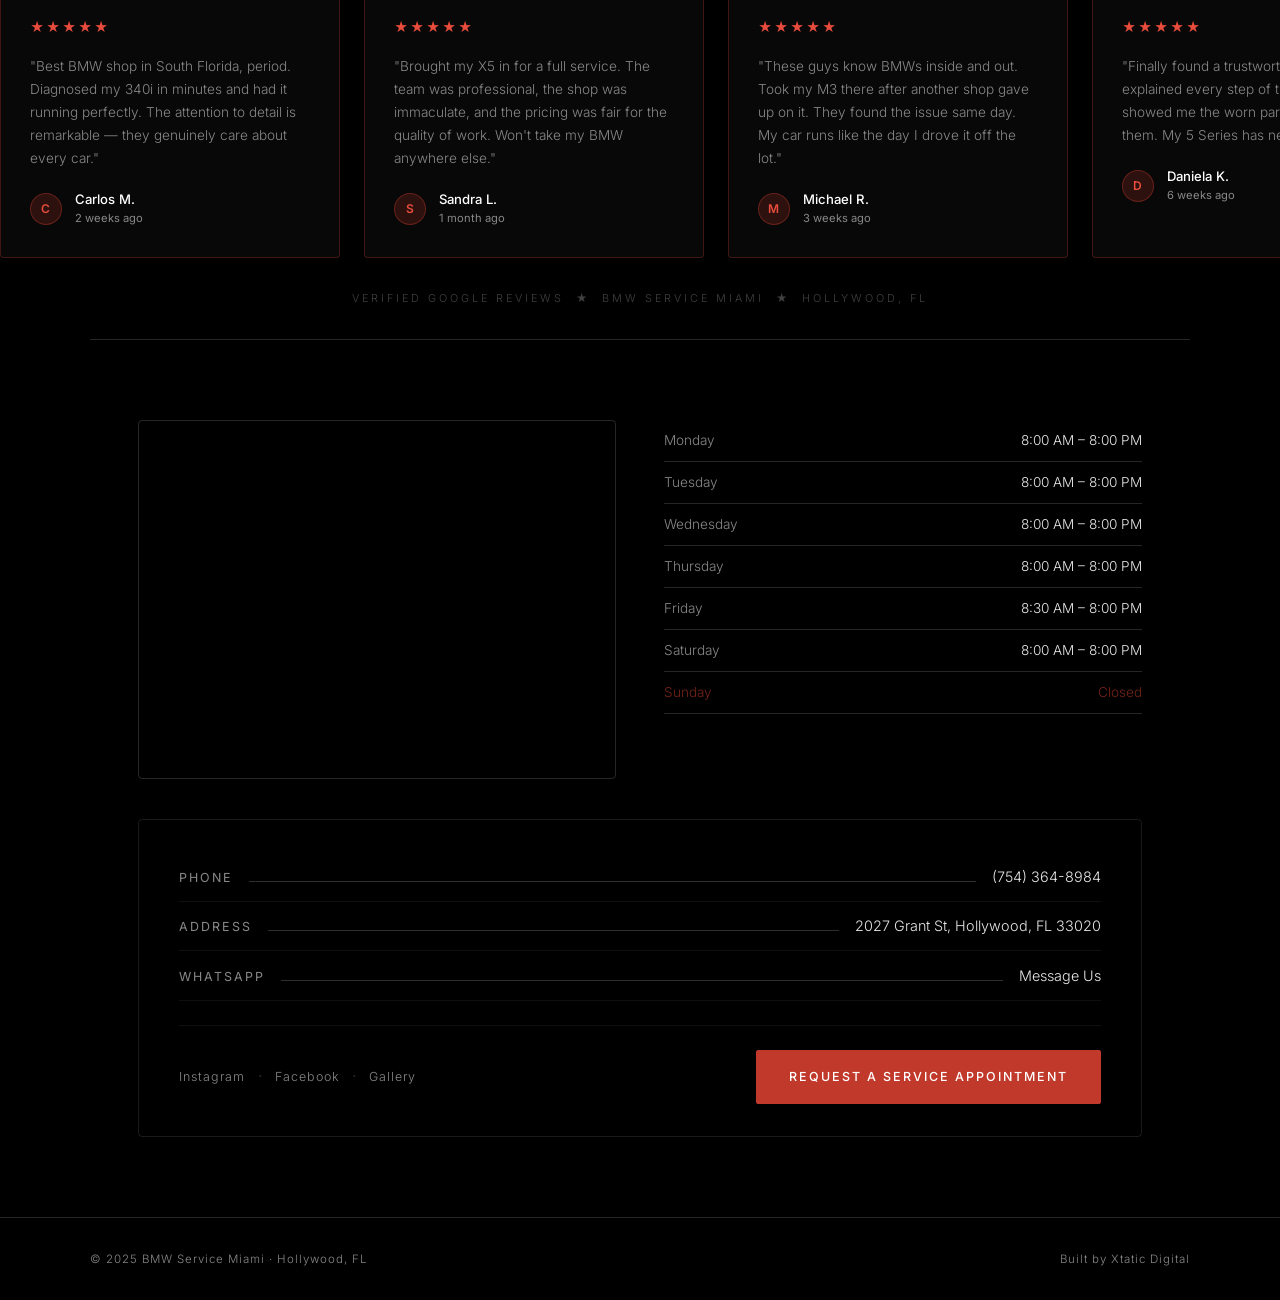
==== commit 29b9441d: "Full WIP: page redesigns, service stickers, hero assets, per-page stylesheets - Refreshed community," ====
--- a/index.html
+++ b/index.html
@@ -95,7 +95,7 @@
         <!-- ── MECHANICAL SERVICES ── -->
         <div class="service-subsection-header">Mechanical Services</div>
 
-        <div class="service-row">
+        <a class="service-row" href="services.html#svc-maintenance">
           <div class="service-info">
             <span class="service-num">01</span>
             <div>
@@ -104,9 +104,9 @@
             </div>
           </div>
           <img src="assets/stickers/grey-m4.png" alt="" class="service-sticker" />
-        </div>
-
-        <div class="service-row">
+        </a>
+
+        <a class="service-row" href="services.html#svc-diagnostics">
           <div class="service-info">
             <span class="service-num">02</span>
             <div>
@@ -115,9 +115,9 @@
             </div>
           </div>
           <img src="assets/stickers/red-m2.png" alt="" class="service-sticker" />
-        </div>
-
-        <div class="service-row">
+        </a>
+
+        <a class="service-row" href="services.html#svc-engine-repair">
           <div class="service-info">
             <span class="service-num">03</span>
             <div>
@@ -126,9 +126,9 @@
             </div>
           </div>
           <img src="assets/stickers/blue-m3.png" alt="" class="service-sticker" />
-        </div>
-
-        <div class="service-row">
+        </a>
+
+        <a class="service-row" href="services.html#svc-cooling">
           <div class="service-info">
             <span class="service-num">04</span>
             <div>
@@ -137,9 +137,9 @@
             </div>
           </div>
           <img src="assets/stickers/gold-m3.png" alt="" class="service-sticker" />
-        </div>
-
-        <div class="service-row">
+        </a>
+
+        <a class="service-row" href="services.html#svc-brake">
           <div class="service-info">
             <span class="service-num">05</span>
             <div>
@@ -148,9 +148,9 @@
             </div>
           </div>
           <img src="assets/stickers/purple-rear.png" alt="" class="service-sticker" />
-        </div>
-
-        <div class="service-row">
+        </a>
+
+        <a class="service-row" href="services.html#svc-suspension">
           <div class="service-info">
             <span class="service-num">06</span>
             <div>
@@ -159,9 +159,9 @@
             </div>
           </div>
           <img src="assets/stickers/white-m4.png" alt="" class="service-sticker" />
-        </div>
-
-        <div class="service-row">
+        </a>
+
+        <a class="service-row" href="services.html#svc-transmission">
           <div class="service-info">
             <span class="service-num">07</span>
             <div>
@@ -169,9 +169,10 @@
               <p>Transmission fluid service, transmission diagnostics, drivability issues, and related repairs.</p>
             </div>
           </div>
-        </div>
-
-        <div class="service-row">
+          <img src="assets/stickers/new1.png" alt="" class="service-sticker" />
+        </a>
+
+        <a class="service-row" href="services.html#svc-oil-leak">
           <div class="service-info">
             <span class="service-num">08</span>
             <div>
@@ -180,9 +181,9 @@
             </div>
           </div>
           <img src="assets/stickers/black-m4.png" alt="" class="service-sticker" />
-        </div>
-
-        <div class="service-row">
+        </a>
+
+        <a class="service-row" href="services.html#svc-ac">
           <div class="service-info">
             <span class="service-num">09</span>
             <div>
@@ -190,9 +191,10 @@
               <p>Air conditioning diagnostics, refrigerant service, AC compressor replacement, and climate control repair.</p>
             </div>
           </div>
-        </div>
-
-        <div class="service-row">
+          <img src="assets/stickers/new2.png" alt="" class="service-sticker" />
+        </a>
+
+        <a class="service-row" href="services.html#svc-engine-replacement">
           <div class="service-info">
             <span class="service-num">10</span>
             <div>
@@ -200,12 +202,13 @@
               <p>Complete engine replacement and installation services for BMW and European vehicles.</p>
             </div>
           </div>
-        </div>
+          <img src="assets/stickers/new3.png" alt="" class="service-sticker" />
+        </a>
 
         <!-- ── ELECTRICAL & PROGRAMMING ── -->
         <div class="service-subsection-header">Electrical &amp; Programming</div>
 
-        <div class="service-row">
+        <a class="service-row" href="services.html#svc-electrical-diagnostics">
           <div class="service-info">
             <span class="service-num">11</span>
             <div>
@@ -213,9 +216,10 @@
               <p>Advanced BMW electrical diagnostics, fault tracing, and module communication diagnostics.</p>
             </div>
           </div>
-        </div>
-
-        <div class="service-row">
+          <img src="assets/stickers/new4.png" alt="" class="service-sticker" />
+        </a>
+
+        <a class="service-row" href="services.html#svc-electrical-repair">
           <div class="service-info">
             <span class="service-num">12</span>
             <div>
@@ -223,9 +227,10 @@
               <p>Electrical troubleshooting, module replacement, sensor replacement, battery registration, and charging system repair.</p>
             </div>
           </div>
-        </div>
-
-        <div class="service-row">
+          <img src="assets/stickers/new17.png" alt="" class="service-sticker" />
+        </a>
+
+        <a class="service-row" href="services.html#svc-wiring">
           <div class="service-info">
             <span class="service-num">13</span>
             <div>
@@ -233,9 +238,10 @@
               <p>Wiring diagnostics, damaged harness repair, connector replacement, and electrical fault repair.</p>
             </div>
           </div>
-        </div>
-
-        <div class="service-row">
+          <img src="assets/stickers/new18.png" alt="" class="service-sticker" />
+        </a>
+
+        <a class="service-row" href="services.html#svc-programming">
           <div class="service-info">
             <span class="service-num">14</span>
             <div>
@@ -243,9 +249,10 @@
               <p>BMW coding, module programming, software configuration, and vehicle customization.</p>
             </div>
           </div>
-        </div>
-
-        <div class="service-row">
+          <img src="assets/stickers/new19.png" alt="" class="service-sticker" />
+        </a>
+
+        <a class="service-row" href="services.html#svc-software">
           <div class="service-info">
             <span class="service-num">15</span>
             <div>
@@ -253,9 +260,10 @@
               <p>BMW software updates, module updates, and system programming using factory-level tools.</p>
             </div>
           </div>
-        </div>
-
-        <div class="service-row">
+          <img src="assets/stickers/new8.png" alt="" class="service-sticker" />
+        </a>
+
+        <a class="service-row" href="services.html#svc-module-programming">
           <div class="service-info">
             <span class="service-num">16</span>
             <div>
@@ -263,9 +271,10 @@
               <p>ECU programming, module replacement setup, coding, and software initialization.</p>
             </div>
           </div>
-        </div>
-
-        <div class="service-row">
+          <img src="assets/stickers/new9.png" alt="" class="service-sticker" />
+        </a>
+
+        <a class="service-row" href="services.html#svc-key-programming">
           <div class="service-info">
             <span class="service-num">17</span>
             <div>
@@ -273,9 +282,10 @@
               <p>BMW and Mazda key programming, replacement keys, and key setup.</p>
             </div>
           </div>
-        </div>
-
-        <div class="service-row">
+          <img src="assets/stickers/new10.png" alt="" class="service-sticker" />
+        </a>
+
+        <a class="service-row" href="services.html#svc-carplay">
           <div class="service-info">
             <span class="service-num">18</span>
             <div>
@@ -283,9 +293,10 @@
               <p>Apple CarPlay activation, retrofits, coding, and multimedia upgrades.</p>
             </div>
           </div>
-        </div>
-
-        <div class="service-row">
+          <img src="assets/stickers/new11.png" alt="" class="service-sticker" />
+        </a>
+
+        <a class="service-row" href="services.html#svc-navigation">
           <div class="service-info">
             <span class="service-num">19</span>
             <div>
@@ -293,9 +304,10 @@
               <p>BMW navigation map updates and multimedia system updates.</p>
             </div>
           </div>
-        </div>
-
-        <div class="service-row">
+          <img src="assets/stickers/new12.png" alt="" class="service-sticker" />
+        </a>
+
+        <a class="service-row" href="services.html#svc-headlights">
           <div class="service-info">
             <span class="service-num">20</span>
             <div>
@@ -303,9 +315,10 @@
               <p>Headlight installation, lighting retrofits, module setup, and LED upgrades.</p>
             </div>
           </div>
-        </div>
-
-        <div class="service-row">
+          <img src="assets/stickers/new13.png" alt="" class="service-sticker" />
+        </a>
+
+        <a class="service-row" href="services.html#svc-retrofits">
           <div class="service-info">
             <span class="service-num">21</span>
             <div>
@@ -313,12 +326,13 @@
               <p>OEM retrofit installation, BMW upgrades, coding, and feature activation.</p>
             </div>
           </div>
-        </div>
+          <img src="assets/stickers/new14.png" alt="" class="service-sticker" />
+        </a>
 
         <!-- ── PRE-PURCHASE INSPECTIONS ── -->
         <div class="service-subsection-header">Pre-Purchase Inspections</div>
 
-        <div class="service-row">
+        <a class="service-row" href="services.html#svc-ppi">
           <div class="service-info">
             <span class="service-num">22</span>
             <div>
@@ -326,12 +340,13 @@
               <p>Complete vehicle inspections before purchase, including diagnostics, mechanical inspection, and condition reports.</p>
             </div>
           </div>
-        </div>
+          <img src="assets/stickers/new15.png" alt="" class="service-sticker" />
+        </a>
 
         <!-- ── EUROPEAN AUTO REPAIR ── -->
         <div class="service-subsection-header">European Auto Repair</div>
 
-        <div class="service-row">
+        <a class="service-row" href="services.html#svc-european">
           <div class="service-info">
             <span class="service-num">23</span>
             <div>
@@ -339,7 +354,8 @@
               <p>Specialized repair and maintenance for BMW, MINI, Audi, Mercedes-Benz, Porsche, and other European vehicles.</p>
             </div>
           </div>
-        </div>
+          <img src="assets/stickers/new16.png" alt="" class="service-sticker" />
+        </a>
 
       </div><!-- /.services-list -->
     </div><!-- /.services-box -->
--- a/css/redesign.css
+++ b/css/redesign.css
@@ -80,12 +80,20 @@
 
 /* --- NAVIGATION --- */
 #navbar {
-  position: absolute;
+  position: fixed;
   top: 0;
   left: 0;
   right: 0;
   z-index: 100;
   padding: 1.5rem 3rem;
+  transition: background 0.3s ease, padding 0.3s ease;
+}
+#navbar.scrolled {
+  background: rgba(0,0,0,0.92);
+  backdrop-filter: blur(18px);
+  -webkit-backdrop-filter: blur(18px);
+  padding: 1rem 3rem;
+  border-bottom: 1px solid rgba(255,255,255,0.06);
 }
 .nav-inner {
   display: flex;
@@ -139,16 +147,20 @@
 .hamburger {
   display: none;
   flex-direction: column;
-  gap: 5px;
+  gap: 6px;
   cursor: pointer;
   z-index: 200;
 }
 .hamburger span {
-  width: 24px;
-  height: 1.5px;
-  background: #fff;
+  width: 26px;
+  height: 3px;
+  background: var(--red);
+  border-radius: 2px;
   transition: 0.3s;
 }
+.hamburger.active span:nth-child(1) { transform: rotate(45deg) translate(6px,6px); }
+.hamburger.active span:nth-child(2) { opacity: 0; }
+.hamburger.active span:nth-child(3) { transform: rotate(-45deg) translate(6px,-6px); }
 
 /* --- HERO --- */
 .hero {
@@ -346,6 +358,9 @@
   padding: 1.2rem 2rem;
   border-top: 1px solid rgba(255,255,255,0.06);
   transition: background 0.3s;
+  text-decoration: none;
+  color: inherit;
+  cursor: pointer;
 }
 .service-row:hover {
   background: rgba(192, 57, 43, 0.06);
@@ -701,27 +716,74 @@
    ============================================ */
 @media (max-width: 768px) {
 
-  /* Nav */
-  #navbar { padding: 1rem 1.5rem; }
+  /* Nav — fully transparent on mobile so only logo + burger float over content */
+  #navbar {
+    padding: 0.9rem 1.25rem;
+    background: transparent;
+    backdrop-filter: none;
+    -webkit-backdrop-filter: none;
+    border-bottom: none;
+  }
+  #navbar.scrolled {
+    padding: 0.9rem 1.25rem;
+    background: transparent;
+    backdrop-filter: none;
+    -webkit-backdrop-filter: none;
+    border-bottom: none;
+  }
+  .nav-logo-img {
+    height: 42px;
+    filter: drop-shadow(0 2px 6px rgba(0,0,0,0.6));
+  }
+  .hamburger span {
+    box-shadow: 0 1px 4px rgba(0,0,0,0.5);
+  }
+  .nav-line { display: none; }
+
   .nav-links {
     display: none;
     position: fixed;
-    top: 0;
-    left: 0;
-    right: 0;
-    bottom: 0;
-    background: rgba(0,0,0,0.97);
+    inset: 0;
+    width: 100vw;
+    height: 100vh;
+    height: 100dvh;
+    background: #000;
     flex-direction: column;
     align-items: center;
     justify-content: center;
-    gap: 2rem;
+    gap: 2.25rem;
+    padding: 5rem 2rem 3rem;
+    margin: 0;
     z-index: 150;
+    overflow-y: auto;
   }
   .nav-links.open { display: flex; }
-  .nav-links a { font-size: 1rem; }
+  .nav-links li { list-style: none; }
+  .nav-links a {
+    font-size: 1.15rem;
+    letter-spacing: 3px;
+    color: rgba(255,255,255,0.85);
+  }
+  .nav-links a.active { color: var(--red); }
   .hamburger { display: flex; }
 
-  /* Hero */
+  /* Hero — drop the absolute overlay (which floats over the car image)
+     and re-enable the .hero-intro block which sits BELOW the meta bar */
+  .hero-text-overlay { display: none; }
+  .hero-meta-bar {
+    padding: 1.1rem 1rem;
+    font-size: 0.7rem;
+    letter-spacing: 3px;
+  }
+  .hero-intro {
+    display: block;
+    padding: 2.5rem 1.5rem 3rem;
+  }
+  .hero-intro-desc {
+    font-size: 0.92rem;
+    line-height: 1.75;
+  }
+
   /* Services */
   .services-box {
     margin: 0 1rem;
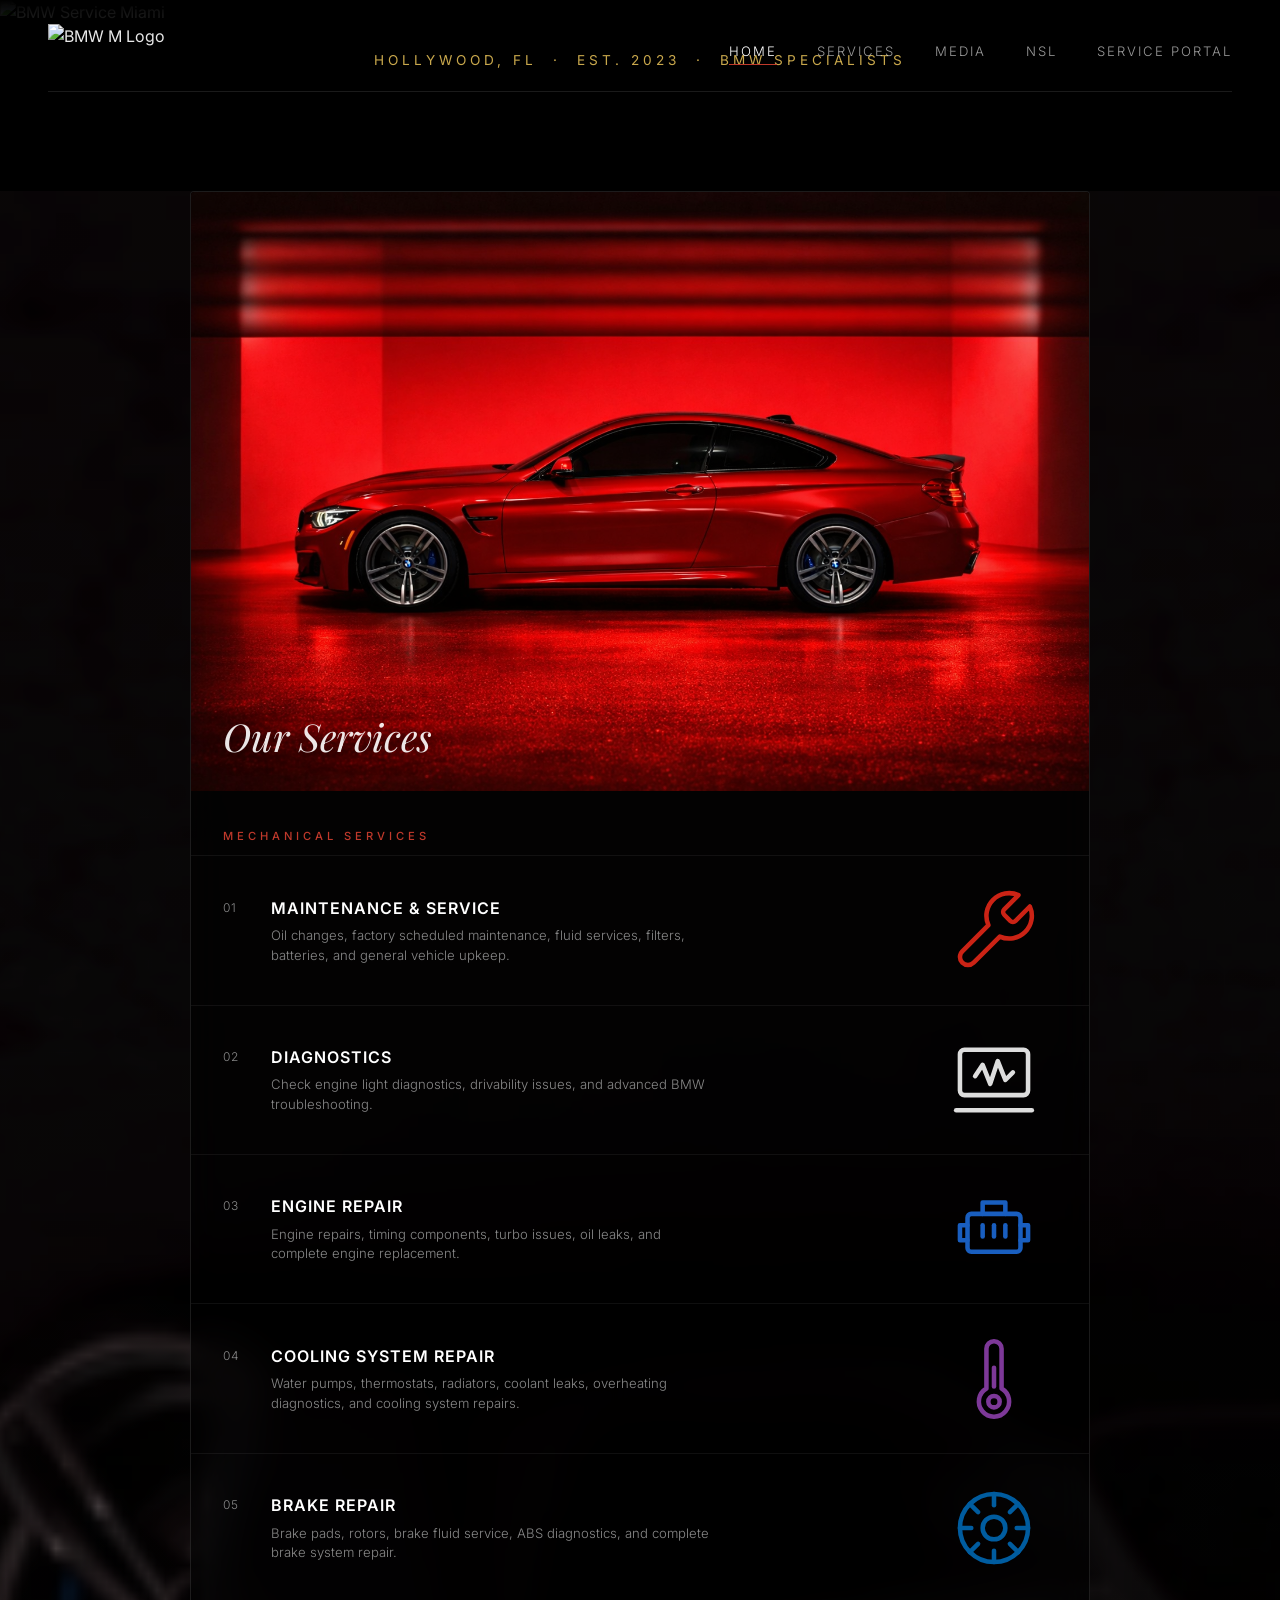
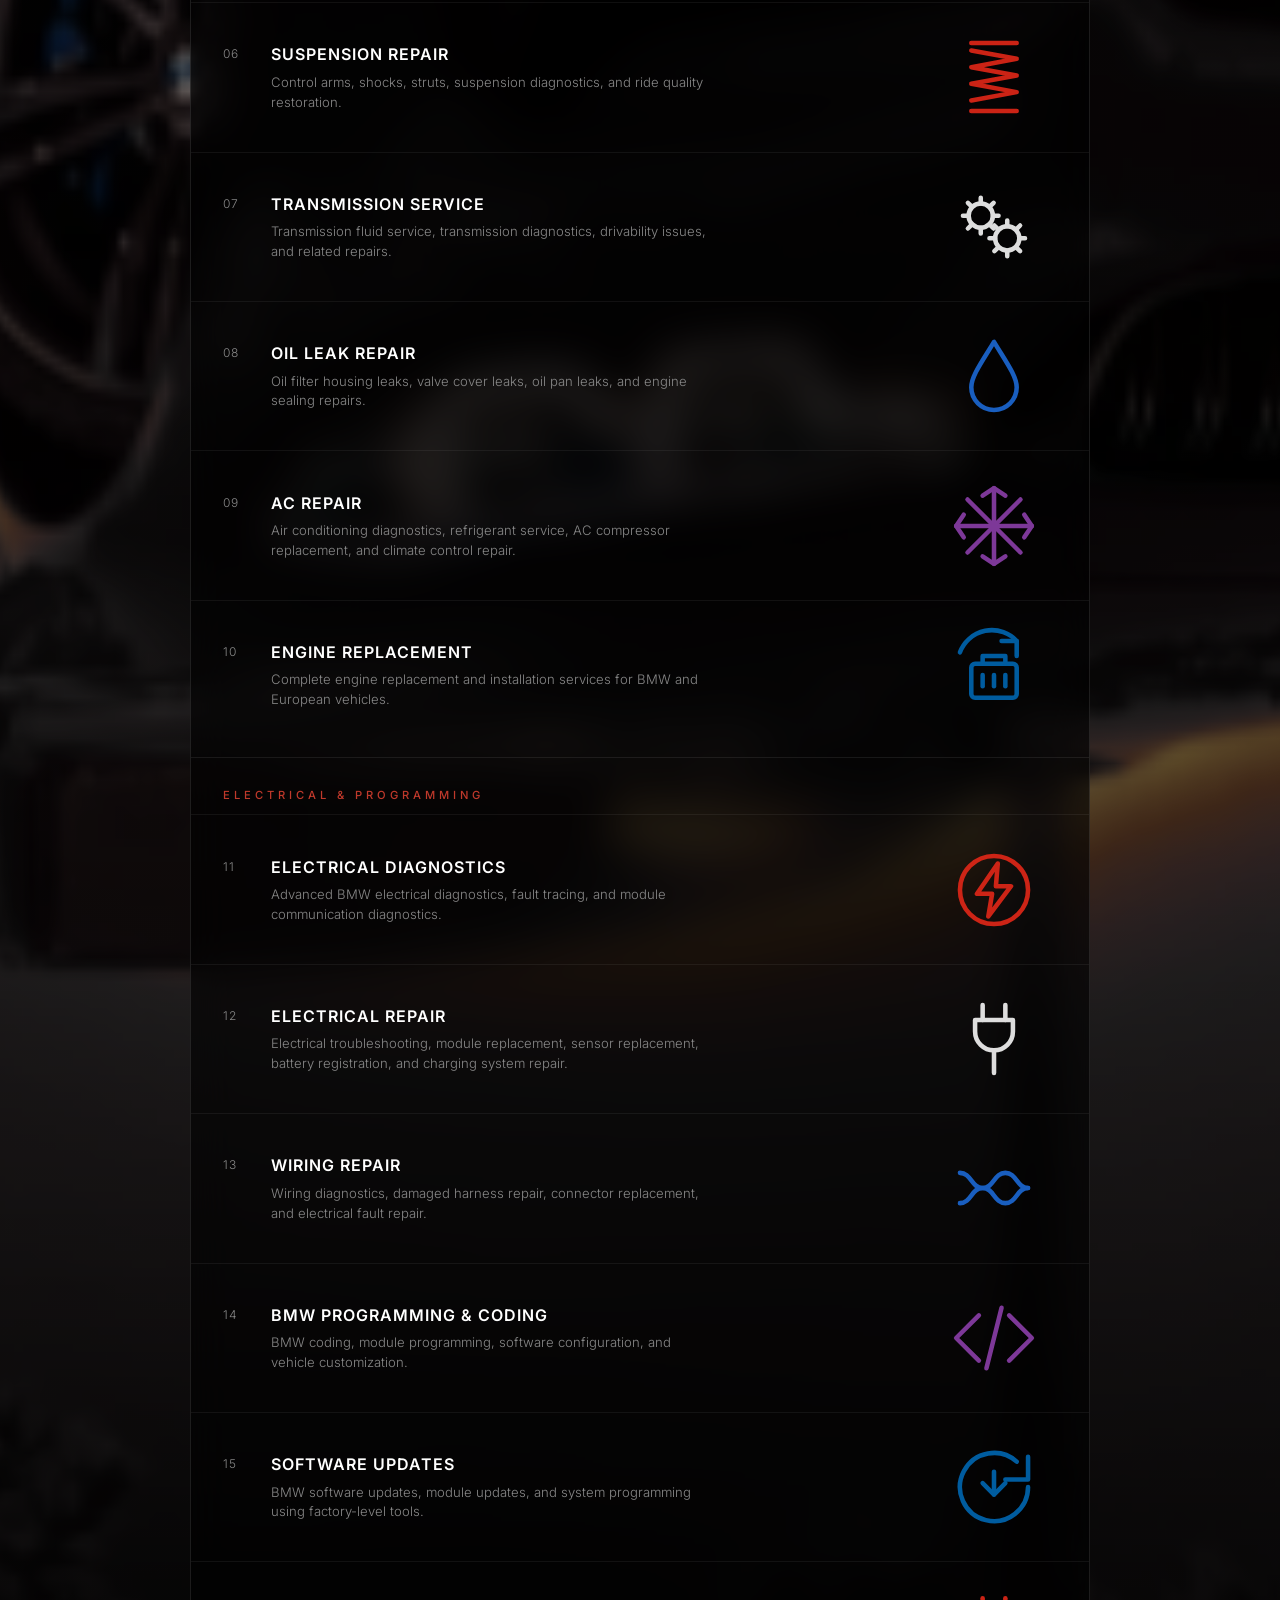
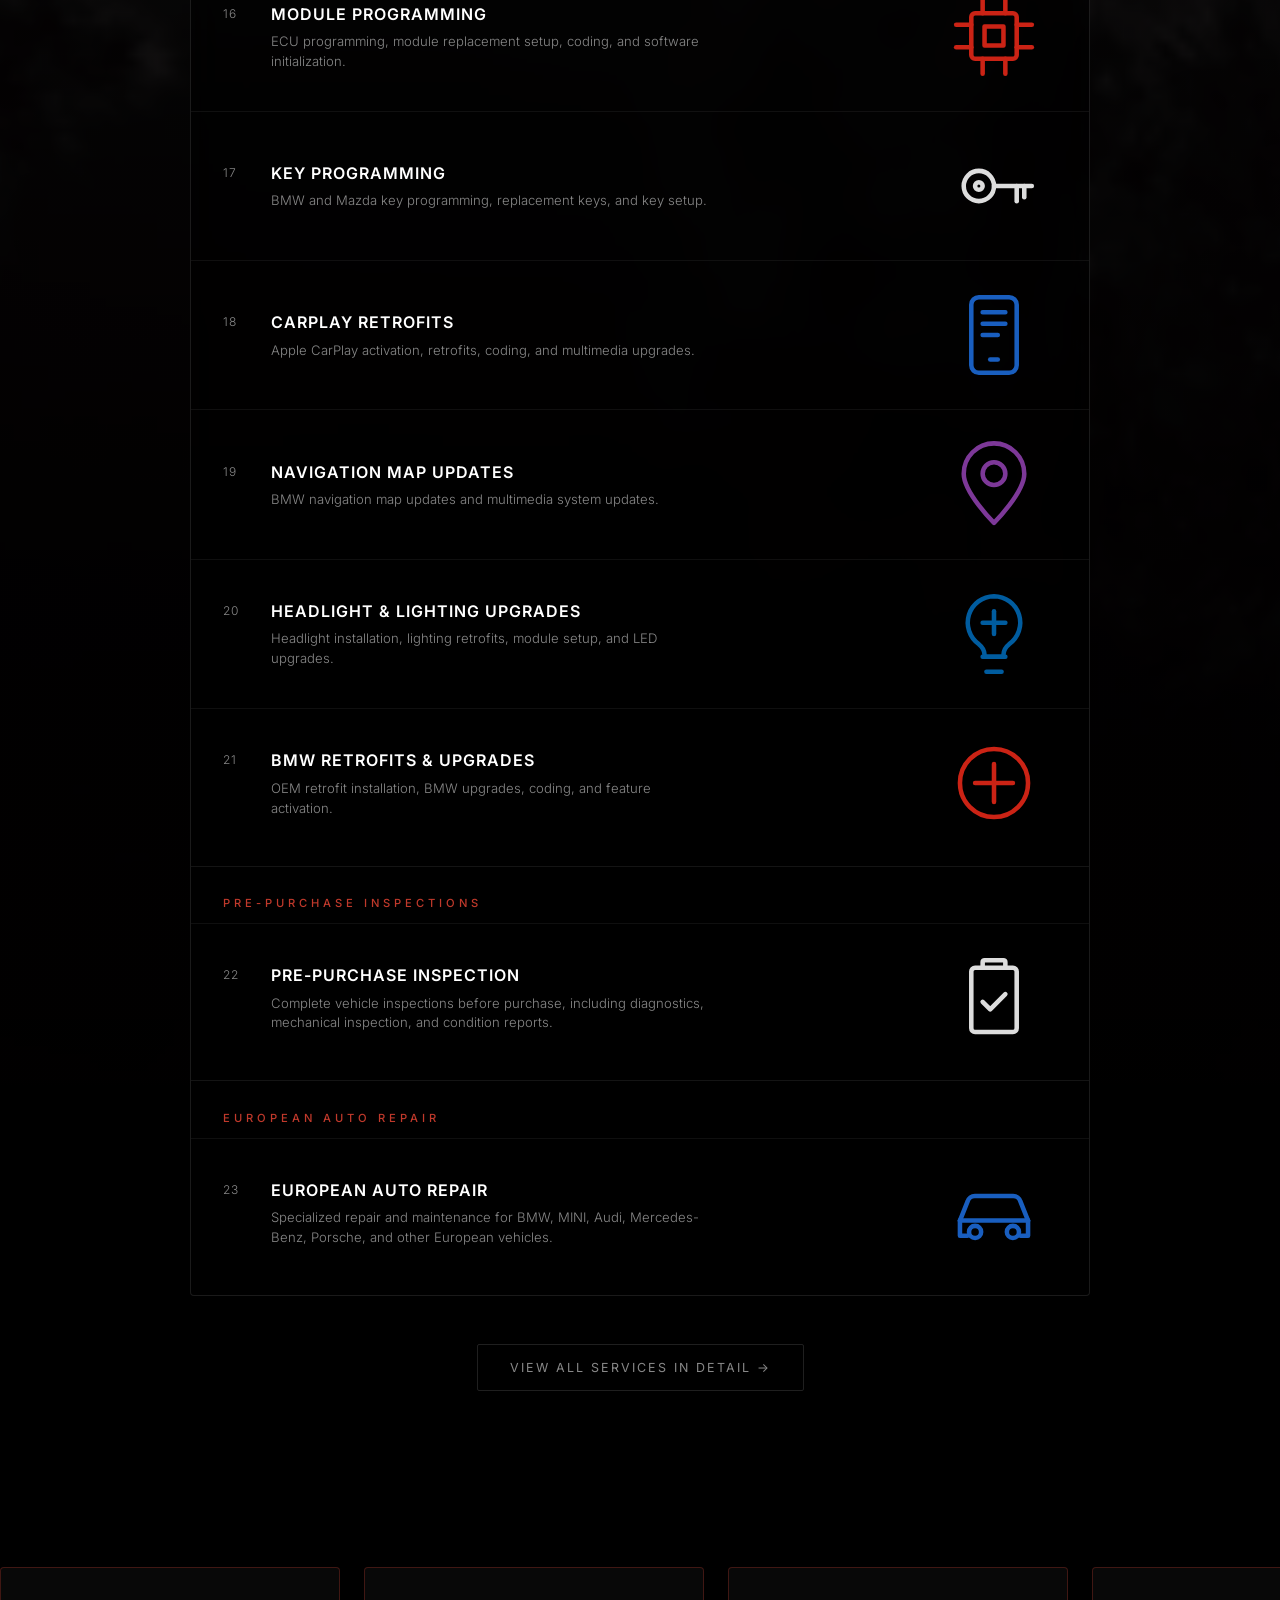
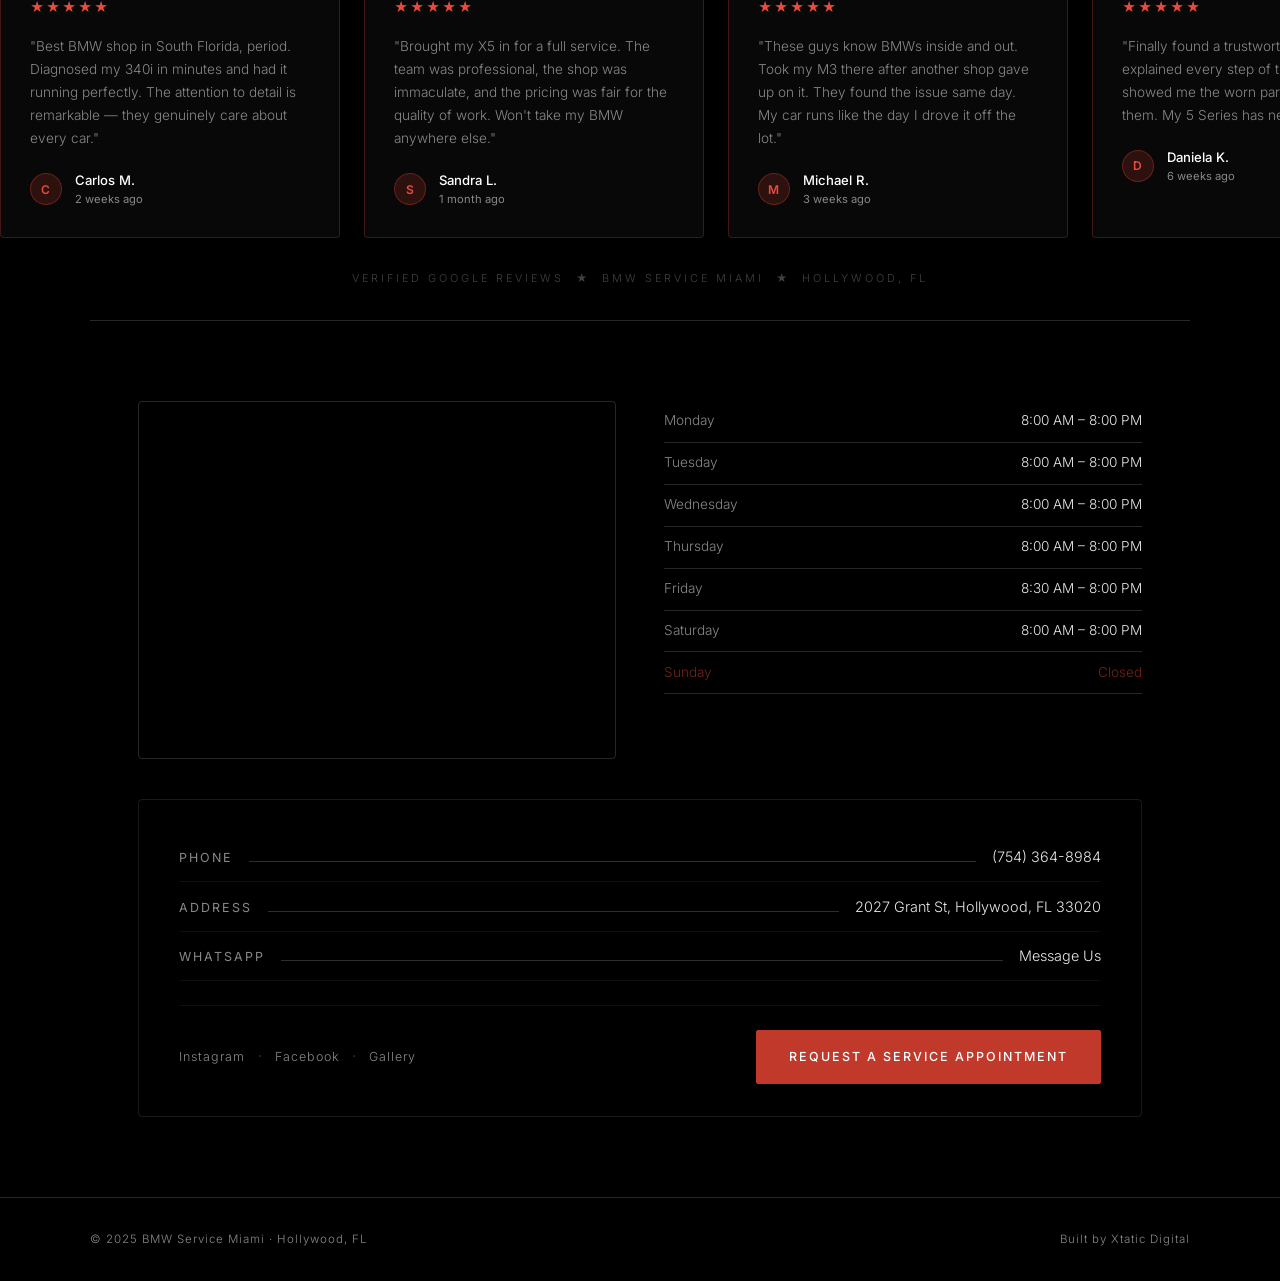
==== commit eb3d8b17: "Swap home page service stickers for BMW M-color line icons Replaced the 23 M-car PNG stickers in the" ====
--- a/index.html
+++ b/index.html
@@ -103,7 +103,9 @@
               <p>Oil changes, factory scheduled maintenance, fluid services, filters, batteries, and general vehicle upkeep.</p>
             </div>
           </div>
-          <img src="assets/stickers/grey-m4.png" alt="" class="service-sticker" />
+          <svg class="service-sticker ico-red" viewBox="0 0 24 24" fill="none" stroke="currentColor" stroke-linecap="round" stroke-linejoin="round" aria-hidden="true">
+            <path d="M14.7 6.3a1 1 0 0 0 0 1.4l1.6 1.6a1 1 0 0 0 1.4 0l3.77-3.77a6 6 0 0 1-7.94 7.94l-6.91 6.91a2.12 2.12 0 0 1-3-3l6.91-6.91a6 6 0 0 1 7.94-7.94l-3.76 3.76z"/>
+          </svg>
         </a>
 
         <a class="service-row" href="services.html#svc-diagnostics">
@@ -114,7 +116,11 @@
               <p>Check engine light diagnostics, drivability issues, and advanced BMW troubleshooting.</p>
             </div>
           </div>
-          <img src="assets/stickers/red-m2.png" alt="" class="service-sticker" />
+          <svg class="service-sticker ico-white" viewBox="0 0 24 24" fill="none" stroke="currentColor" stroke-linecap="round" stroke-linejoin="round" aria-hidden="true">
+            <rect x="3" y="4" width="18" height="12" rx="1.2"/>
+            <line x1="2" y1="20" x2="22" y2="20"/>
+            <polyline points="7,11 9,8 11,13 13,7 15,12 17,10"/>
+          </svg>
         </a>
 
         <a class="service-row" href="services.html#svc-engine-repair">
@@ -125,7 +131,15 @@
               <p>Engine repairs, timing components, turbo issues, oil leaks, and complete engine replacement.</p>
             </div>
           </div>
-          <img src="assets/stickers/blue-m3.png" alt="" class="service-sticker" />
+          <svg class="service-sticker ico-blue" viewBox="0 0 24 24" fill="none" stroke="currentColor" stroke-linecap="round" stroke-linejoin="round" aria-hidden="true">
+            <rect x="5" y="8" width="14" height="10" rx="1"/>
+            <path d="M9 8V5h6v3"/>
+            <path d="M5 11H3v4h2"/>
+            <path d="M19 11h2v4h-2"/>
+            <line x1="9" y1="11" x2="9" y2="14"/>
+            <line x1="12" y1="11" x2="12" y2="14"/>
+            <line x1="15" y1="11" x2="15" y2="14"/>
+          </svg>
         </a>
 
         <a class="service-row" href="services.html#svc-cooling">
@@ -136,7 +150,11 @@
               <p>Water pumps, thermostats, radiators, coolant leaks, overheating diagnostics, and cooling system repairs.</p>
             </div>
           </div>
-          <img src="assets/stickers/gold-m3.png" alt="" class="service-sticker" />
+          <svg class="service-sticker ico-purple" viewBox="0 0 24 24" fill="none" stroke="currentColor" stroke-linecap="round" stroke-linejoin="round" aria-hidden="true">
+            <path d="M14 4a2 2 0 0 0-4 0v10.5a4 4 0 1 0 4 0V4z"/>
+            <line x1="12" y1="9" x2="12" y2="14"/>
+            <circle cx="12" cy="18" r="1.5"/>
+          </svg>
         </a>
 
         <a class="service-row" href="services.html#svc-brake">
@@ -147,7 +165,18 @@
               <p>Brake pads, rotors, brake fluid service, ABS diagnostics, and complete brake system repair.</p>
             </div>
           </div>
-          <img src="assets/stickers/purple-rear.png" alt="" class="service-sticker" />
+          <svg class="service-sticker ico-darkblue" viewBox="0 0 24 24" fill="none" stroke="currentColor" stroke-linecap="round" stroke-linejoin="round" aria-hidden="true">
+            <circle cx="12" cy="12" r="9"/>
+            <circle cx="12" cy="12" r="3"/>
+            <line x1="12" y1="3" x2="12" y2="6"/>
+            <line x1="12" y1="18" x2="12" y2="21"/>
+            <line x1="3" y1="12" x2="6" y2="12"/>
+            <line x1="18" y1="12" x2="21" y2="12"/>
+            <line x1="5.6" y1="5.6" x2="7.8" y2="7.8"/>
+            <line x1="16.2" y1="16.2" x2="18.4" y2="18.4"/>
+            <line x1="5.6" y1="18.4" x2="7.8" y2="16.2"/>
+            <line x1="16.2" y1="7.8" x2="18.4" y2="5.6"/>
+          </svg>
         </a>
 
         <a class="service-row" href="services.html#svc-suspension">
@@ -158,7 +187,11 @@
               <p>Control arms, shocks, struts, suspension diagnostics, and ride quality restoration.</p>
             </div>
           </div>
-          <img src="assets/stickers/white-m4.png" alt="" class="service-sticker" />
+          <svg class="service-sticker ico-red" viewBox="0 0 24 24" fill="none" stroke="currentColor" stroke-linecap="round" stroke-linejoin="round" aria-hidden="true">
+            <line x1="6" y1="3" x2="18" y2="3"/>
+            <line x1="6" y1="21" x2="18" y2="21"/>
+            <path d="M6 5l12 2.2L6 9.4l12 2.2L6 13.8l12 2.2L6 18.2"/>
+          </svg>
         </a>
 
         <a class="service-row" href="services.html#svc-transmission">
@@ -169,7 +202,12 @@
               <p>Transmission fluid service, transmission diagnostics, drivability issues, and related repairs.</p>
             </div>
           </div>
-          <img src="assets/stickers/new1.png" alt="" class="service-sticker" />
+          <svg class="service-sticker ico-white" viewBox="0 0 24 24" fill="none" stroke="currentColor" stroke-linecap="round" stroke-linejoin="round" aria-hidden="true">
+            <circle cx="8.5" cy="9" r="3.2"/>
+            <path d="M8.5 4.3v1.5M8.5 12.2v1.5M3.8 9h1.5M11.7 9h1.5M5.1 5.6l1.1 1.1M10.8 11.3l1.1 1.1M5.1 12.4l1.1-1.1M10.8 6.7l1.1-1.1"/>
+            <circle cx="15.5" cy="15" r="3.2"/>
+            <path d="M15.5 10.3v1.5M15.5 18.2v1.5M10.8 15h1.5M18.7 15h1.5M12.1 11.6l1.1 1.1M17.8 17.3l1.1 1.1M12.1 18.4l1.1-1.1M17.8 12.7l1.1-1.1"/>
+          </svg>
         </a>
 
         <a class="service-row" href="services.html#svc-oil-leak">
@@ -180,7 +218,9 @@
               <p>Oil filter housing leaks, valve cover leaks, oil pan leaks, and engine sealing repairs.</p>
             </div>
           </div>
-          <img src="assets/stickers/black-m4.png" alt="" class="service-sticker" />
+          <svg class="service-sticker ico-blue" viewBox="0 0 24 24" fill="none" stroke="currentColor" stroke-linecap="round" stroke-linejoin="round" aria-hidden="true">
+            <path d="M12 3c-3 5-6 9-6 12a6 6 0 1 0 12 0c0-3-3-7-6-12z"/>
+          </svg>
         </a>
 
         <a class="service-row" href="services.html#svc-ac">
@@ -191,7 +231,16 @@
               <p>Air conditioning diagnostics, refrigerant service, AC compressor replacement, and climate control repair.</p>
             </div>
           </div>
-          <img src="assets/stickers/new2.png" alt="" class="service-sticker" />
+          <svg class="service-sticker ico-purple" viewBox="0 0 24 24" fill="none" stroke="currentColor" stroke-linecap="round" stroke-linejoin="round" aria-hidden="true">
+            <line x1="12" y1="2" x2="12" y2="22"/>
+            <line x1="2" y1="12" x2="22" y2="12"/>
+            <line x1="5" y1="5" x2="19" y2="19"/>
+            <line x1="19" y1="5" x2="5" y2="19"/>
+            <polyline points="9,4 12,2 15,4"/>
+            <polyline points="9,20 12,22 15,20"/>
+            <polyline points="4,9 2,12 4,15"/>
+            <polyline points="20,9 22,12 20,15"/>
+          </svg>
         </a>
 
         <a class="service-row" href="services.html#svc-engine-replacement">
@@ -202,7 +251,15 @@
               <p>Complete engine replacement and installation services for BMW and European vehicles.</p>
             </div>
           </div>
-          <img src="assets/stickers/new3.png" alt="" class="service-sticker" />
+          <svg class="service-sticker ico-darkblue" viewBox="0 0 24 24" fill="none" stroke="currentColor" stroke-linecap="round" stroke-linejoin="round" aria-hidden="true">
+            <rect x="6" y="9" width="12" height="9" rx="1"/>
+            <path d="M9 9V7h6v2"/>
+            <line x1="9" y1="12" x2="9" y2="15"/>
+            <line x1="12" y1="12" x2="12" y2="15"/>
+            <line x1="15" y1="12" x2="15" y2="15"/>
+            <path d="M3 6a9 9 0 0 1 15-3"/>
+            <polyline points="14,3 18,3 18,7"/>
+          </svg>
         </a>
 
         <!-- ── ELECTRICAL & PROGRAMMING ── -->
@@ -216,7 +273,10 @@
               <p>Advanced BMW electrical diagnostics, fault tracing, and module communication diagnostics.</p>
             </div>
           </div>
-          <img src="assets/stickers/new4.png" alt="" class="service-sticker" />
+          <svg class="service-sticker ico-red" viewBox="0 0 24 24" fill="none" stroke="currentColor" stroke-linecap="round" stroke-linejoin="round" aria-hidden="true">
+            <circle cx="12" cy="12" r="9"/>
+            <polygon points="13,5 7.5,13 11.5,13 10.5,19 16.5,11 12.5,11 13,5"/>
+          </svg>
         </a>
 
         <a class="service-row" href="services.html#svc-electrical-repair">
@@ -227,7 +287,12 @@
               <p>Electrical troubleshooting, module replacement, sensor replacement, battery registration, and charging system repair.</p>
             </div>
           </div>
-          <img src="assets/stickers/new17.png" alt="" class="service-sticker" />
+          <svg class="service-sticker ico-white" viewBox="0 0 24 24" fill="none" stroke="currentColor" stroke-linecap="round" stroke-linejoin="round" aria-hidden="true">
+            <line x1="9" y1="3" x2="9" y2="7"/>
+            <line x1="15" y1="3" x2="15" y2="7"/>
+            <path d="M7 7h10v3a5 5 0 0 1-10 0V7z"/>
+            <line x1="12" y1="15" x2="12" y2="21"/>
+          </svg>
         </a>
 
         <a class="service-row" href="services.html#svc-wiring">
@@ -238,7 +303,10 @@
               <p>Wiring diagnostics, damaged harness repair, connector replacement, and electrical fault repair.</p>
             </div>
           </div>
-          <img src="assets/stickers/new18.png" alt="" class="service-sticker" />
+          <svg class="service-sticker ico-blue" viewBox="0 0 24 24" fill="none" stroke="currentColor" stroke-linecap="round" stroke-linejoin="round" aria-hidden="true">
+            <path d="M3 8c3 0 3 4 6 4s3-4 6-4 3 4 6 4"/>
+            <path d="M3 16c3 0 3-4 6-4s3 4 6 4 3-4 6-4"/>
+          </svg>
         </a>
 
         <a class="service-row" href="services.html#svc-programming">
@@ -249,7 +317,11 @@
               <p>BMW coding, module programming, software configuration, and vehicle customization.</p>
             </div>
           </div>
-          <img src="assets/stickers/new19.png" alt="" class="service-sticker" />
+          <svg class="service-sticker ico-purple" viewBox="0 0 24 24" fill="none" stroke="currentColor" stroke-linecap="round" stroke-linejoin="round" aria-hidden="true">
+            <polyline points="8,6 2,12 8,18"/>
+            <polyline points="16,6 22,12 16,18"/>
+            <line x1="14" y1="4" x2="10" y2="20"/>
+          </svg>
         </a>
 
         <a class="service-row" href="services.html#svc-software">
@@ -260,7 +332,12 @@
               <p>BMW software updates, module updates, and system programming using factory-level tools.</p>
             </div>
           </div>
-          <img src="assets/stickers/new8.png" alt="" class="service-sticker" />
+          <svg class="service-sticker ico-darkblue" viewBox="0 0 24 24" fill="none" stroke="currentColor" stroke-linecap="round" stroke-linejoin="round" aria-hidden="true">
+            <path d="M21 12a9 9 0 1 1-3-6.7"/>
+            <polyline points="21,4 21,10 15,10"/>
+            <line x1="12" y1="8" x2="12" y2="14"/>
+            <polyline points="9,11 12,14 15,11"/>
+          </svg>
         </a>
 
         <a class="service-row" href="services.html#svc-module-programming">
@@ -271,7 +348,18 @@
               <p>ECU programming, module replacement setup, coding, and software initialization.</p>
             </div>
           </div>
-          <img src="assets/stickers/new9.png" alt="" class="service-sticker" />
+          <svg class="service-sticker ico-red" viewBox="0 0 24 24" fill="none" stroke="currentColor" stroke-linecap="round" stroke-linejoin="round" aria-hidden="true">
+            <rect x="6" y="6" width="12" height="12" rx="1"/>
+            <rect x="9.5" y="9.5" width="5" height="5"/>
+            <line x1="9" y1="2" x2="9" y2="6"/>
+            <line x1="15" y1="2" x2="15" y2="6"/>
+            <line x1="9" y1="18" x2="9" y2="22"/>
+            <line x1="15" y1="18" x2="15" y2="22"/>
+            <line x1="2" y1="9" x2="6" y2="9"/>
+            <line x1="2" y1="15" x2="6" y2="15"/>
+            <line x1="18" y1="9" x2="22" y2="9"/>
+            <line x1="18" y1="15" x2="22" y2="15"/>
+          </svg>
         </a>
 
         <a class="service-row" href="services.html#svc-key-programming">
@@ -282,7 +370,13 @@
               <p>BMW and Mazda key programming, replacement keys, and key setup.</p>
             </div>
           </div>
-          <img src="assets/stickers/new10.png" alt="" class="service-sticker" />
+          <svg class="service-sticker ico-white" viewBox="0 0 24 24" fill="none" stroke="currentColor" stroke-linecap="round" stroke-linejoin="round" aria-hidden="true">
+            <circle cx="8" cy="12" r="4"/>
+            <line x1="12" y1="12" x2="22" y2="12"/>
+            <line x1="18" y1="12" x2="18" y2="16"/>
+            <line x1="20" y1="12" x2="20" y2="15"/>
+            <circle cx="8" cy="12" r="1"/>
+          </svg>
         </a>
 
         <a class="service-row" href="services.html#svc-carplay">
@@ -293,7 +387,11 @@
               <p>Apple CarPlay activation, retrofits, coding, and multimedia upgrades.</p>
             </div>
           </div>
-          <img src="assets/stickers/new11.png" alt="" class="service-sticker" />
+          <svg class="service-sticker ico-blue" viewBox="0 0 24 24" fill="none" stroke="currentColor" stroke-linecap="round" stroke-linejoin="round" aria-hidden="true">
+            <rect x="6" y="2" width="12" height="20" rx="2"/>
+            <line x1="11" y1="18.5" x2="13" y2="18.5"/>
+            <path d="M9 6h6M9 9h6M9 12h4"/>
+          </svg>
         </a>
 
         <a class="service-row" href="services.html#svc-navigation">
@@ -304,7 +402,10 @@
               <p>BMW navigation map updates and multimedia system updates.</p>
             </div>
           </div>
-          <img src="assets/stickers/new12.png" alt="" class="service-sticker" />
+          <svg class="service-sticker ico-purple" viewBox="0 0 24 24" fill="none" stroke="currentColor" stroke-linecap="round" stroke-linejoin="round" aria-hidden="true">
+            <path d="M12 22s8-8 8-13a8 8 0 1 0-16 0c0 5 8 13 8 13z"/>
+            <circle cx="12" cy="9" r="3"/>
+          </svg>
         </a>
 
         <a class="service-row" href="services.html#svc-headlights">
@@ -315,7 +416,13 @@
               <p>Headlight installation, lighting retrofits, module setup, and LED upgrades.</p>
             </div>
           </div>
-          <img src="assets/stickers/new13.png" alt="" class="service-sticker" />
+          <svg class="service-sticker ico-darkblue" viewBox="0 0 24 24" fill="none" stroke="currentColor" stroke-linecap="round" stroke-linejoin="round" aria-hidden="true">
+            <path d="M9 18h6"/>
+            <path d="M10 22h4"/>
+            <path d="M12 2a7 7 0 0 0-4 12.7c1 .8 1.5 1.7 1.5 2.8V18h5v-.5c0-1.1.5-2 1.5-2.8A7 7 0 0 0 12 2z"/>
+            <line x1="12" y1="6" x2="12" y2="12"/>
+            <line x1="9" y1="9" x2="15" y2="9"/>
+          </svg>
         </a>
 
         <a class="service-row" href="services.html#svc-retrofits">
@@ -326,7 +433,11 @@
               <p>OEM retrofit installation, BMW upgrades, coding, and feature activation.</p>
             </div>
           </div>
-          <img src="assets/stickers/new14.png" alt="" class="service-sticker" />
+          <svg class="service-sticker ico-red" viewBox="0 0 24 24" fill="none" stroke="currentColor" stroke-linecap="round" stroke-linejoin="round" aria-hidden="true">
+            <circle cx="12" cy="12" r="9"/>
+            <line x1="12" y1="7" x2="12" y2="17"/>
+            <line x1="7" y1="12" x2="17" y2="12"/>
+          </svg>
         </a>
 
         <!-- ── PRE-PURCHASE INSPECTIONS ── -->
@@ -340,7 +451,11 @@
               <p>Complete vehicle inspections before purchase, including diagnostics, mechanical inspection, and condition reports.</p>
             </div>
           </div>
-          <img src="assets/stickers/new15.png" alt="" class="service-sticker" />
+          <svg class="service-sticker ico-white" viewBox="0 0 24 24" fill="none" stroke="currentColor" stroke-linecap="round" stroke-linejoin="round" aria-hidden="true">
+            <rect x="6" y="4" width="12" height="17" rx="1"/>
+            <path d="M9 4V2.5a.5.5 0 0 1 .5-.5h5a.5.5 0 0 1 .5.5V4"/>
+            <polyline points="9,13 11,15 15,11"/>
+          </svg>
         </a>
 
         <!-- ── EUROPEAN AUTO REPAIR ── -->
@@ -354,7 +469,14 @@
               <p>Specialized repair and maintenance for BMW, MINI, Audi, Mercedes-Benz, Porsche, and other European vehicles.</p>
             </div>
           </div>
-          <img src="assets/stickers/new16.png" alt="" class="service-sticker" />
+          <svg class="service-sticker ico-blue" viewBox="0 0 24 24" fill="none" stroke="currentColor" stroke-linecap="round" stroke-linejoin="round" aria-hidden="true">
+            <path d="M3 14l2-5a2 2 0 0 1 2-1.5h10a2 2 0 0 1 2 1.5l2 5"/>
+            <path d="M3 14v4h2"/>
+            <path d="M21 14v4h-2"/>
+            <line x1="3" y1="14" x2="21" y2="14"/>
+            <circle cx="7" cy="17" r="1.6"/>
+            <circle cx="17" cy="17" r="1.6"/>
+          </svg>
         </a>
 
       </div><!-- /.services-list -->
--- a/css/redesign.css
+++ b/css/redesign.css
@@ -399,18 +399,30 @@
 }
 
 .service-sticker {
-  width: 180px;
-  height: auto;
+  width: 110px;
+  height: 110px;
   object-fit: contain;
   flex-shrink: 0;
-  opacity: 0.85;
-  margin-right: -2rem;
-  transition: opacity 0.3s, transform 0.3s;
+  opacity: 0.9;
+  margin-right: 0.5rem;
+  padding: 0 0.6rem;
+  transition: opacity 0.3s, transform 0.3s, filter 0.3s;
+}
+svg.service-sticker {
+  stroke-width: 1.2;
 }
 .service-row:hover .service-sticker {
   opacity: 1;
-  transform: scale(1.05);
-}
+  transform: scale(1.08);
+  filter: drop-shadow(0 0 12px currentColor);
+}
+
+/* BMW M palette — cycles across the service icons */
+.ico-red      { color: #E22718; }
+.ico-white    { color: #F6F6F6; }
+.ico-blue     { color: #1C69D4; }
+.ico-purple   { color: #8B3FA9; }
+.ico-darkblue { color: #0166B1; }
 
 /* Subsection headers */
 .service-subsection-header {
@@ -795,7 +807,7 @@
     gap: 0.8rem;
   }
   .service-info { gap: 1rem; }
-  .service-sticker { width: 100px; margin-right: -1.2rem; }
+  .service-sticker { width: 90px; height: 90px; margin-right: 0.2rem; padding: 0 0.3rem; }
   .services-title { font-size: 1.5rem; left: 1.2rem; }
 
   /* Reviews */
@@ -834,7 +846,7 @@
 }
 
 @media (max-width: 480px) {
-  .service-sticker { width: 80px; }
+  .service-sticker { width: 70px; height: 70px; }
   .service-info h3 { font-size: 0.88rem; }
   .service-info p { font-size: 0.78rem; }
 }
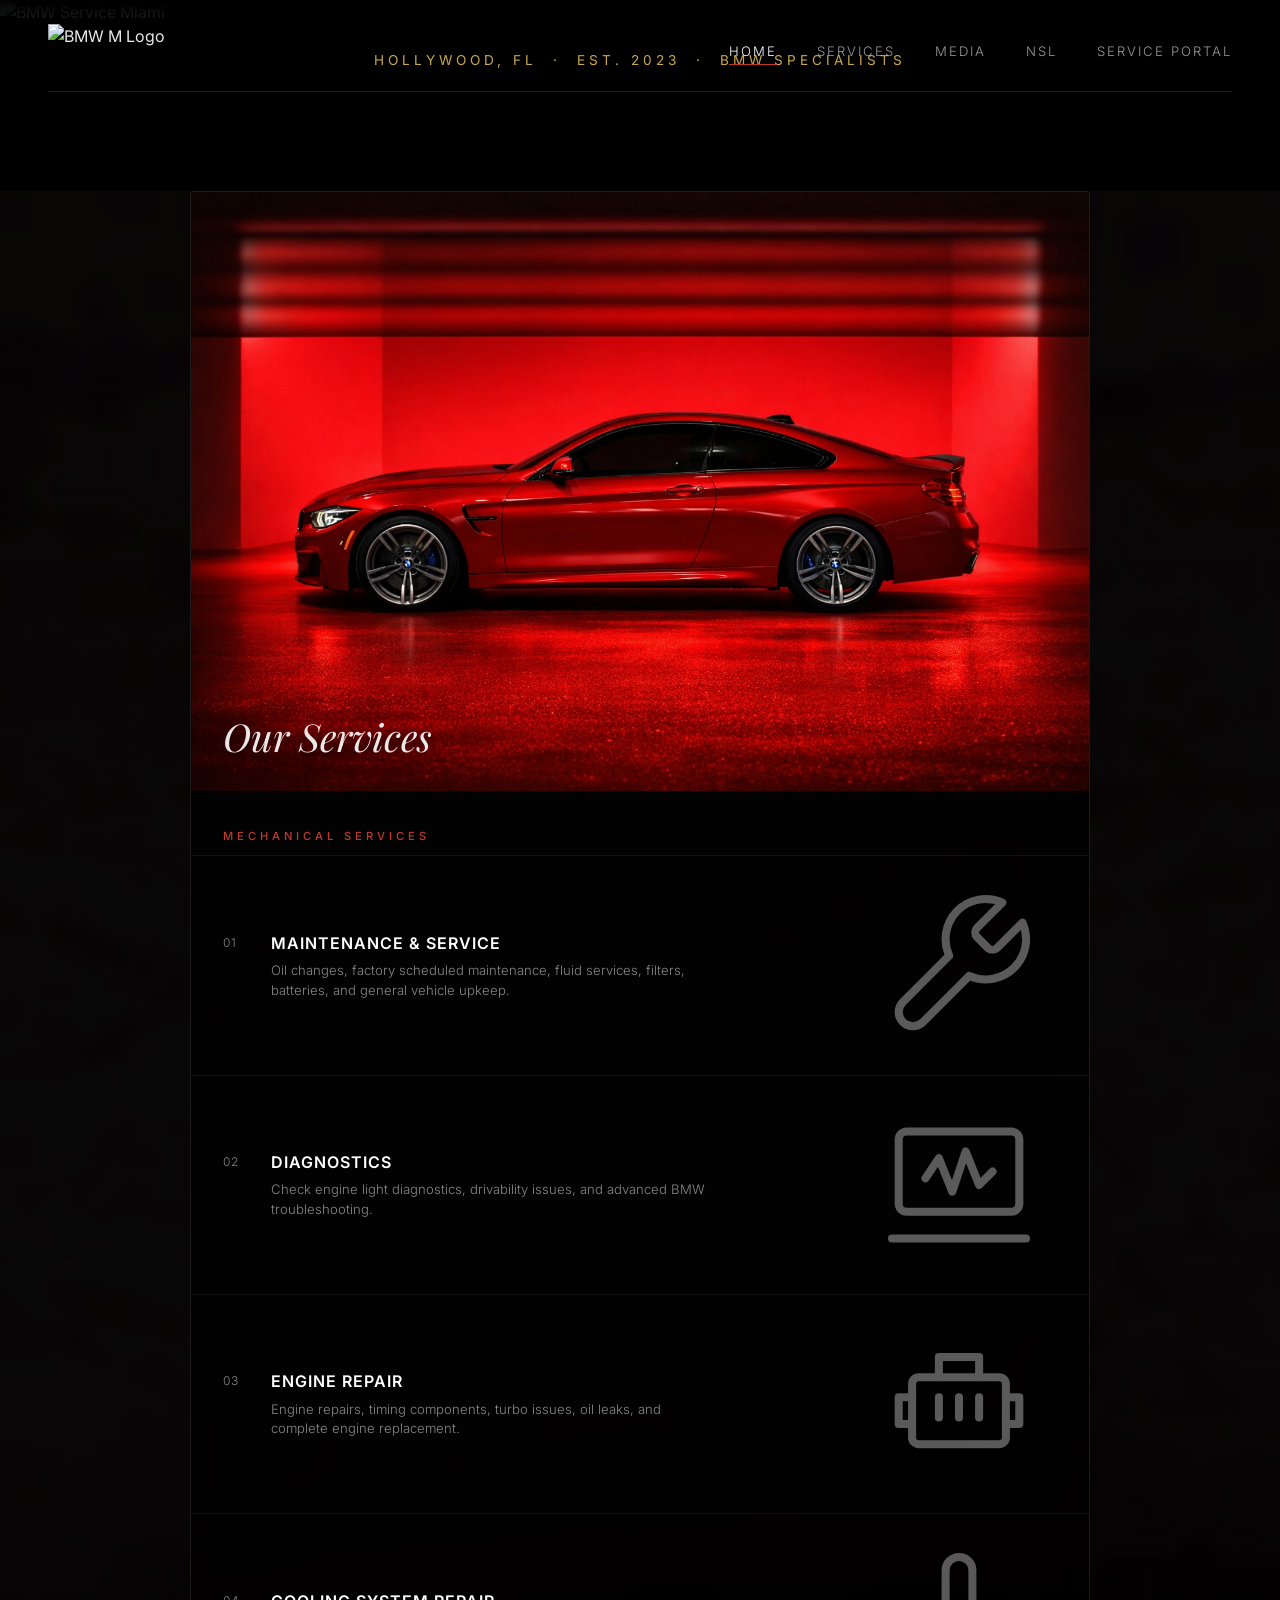
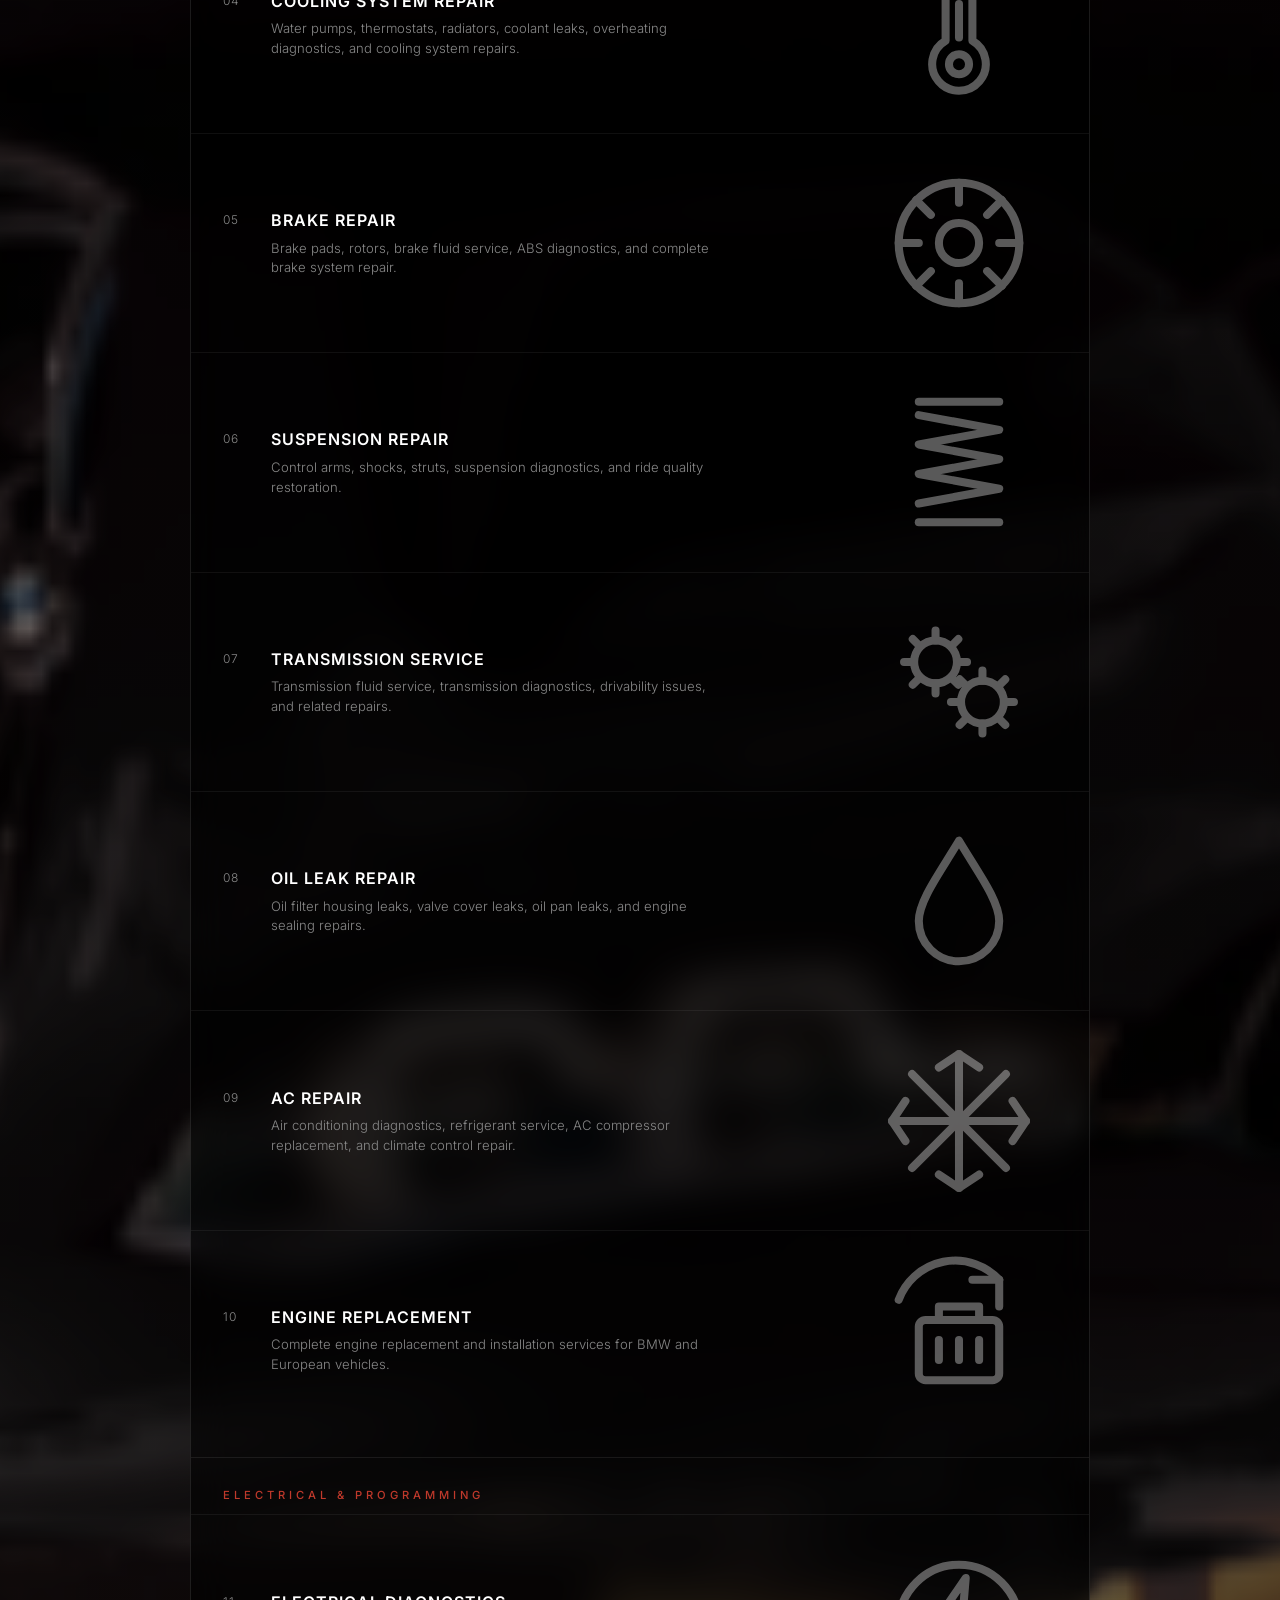
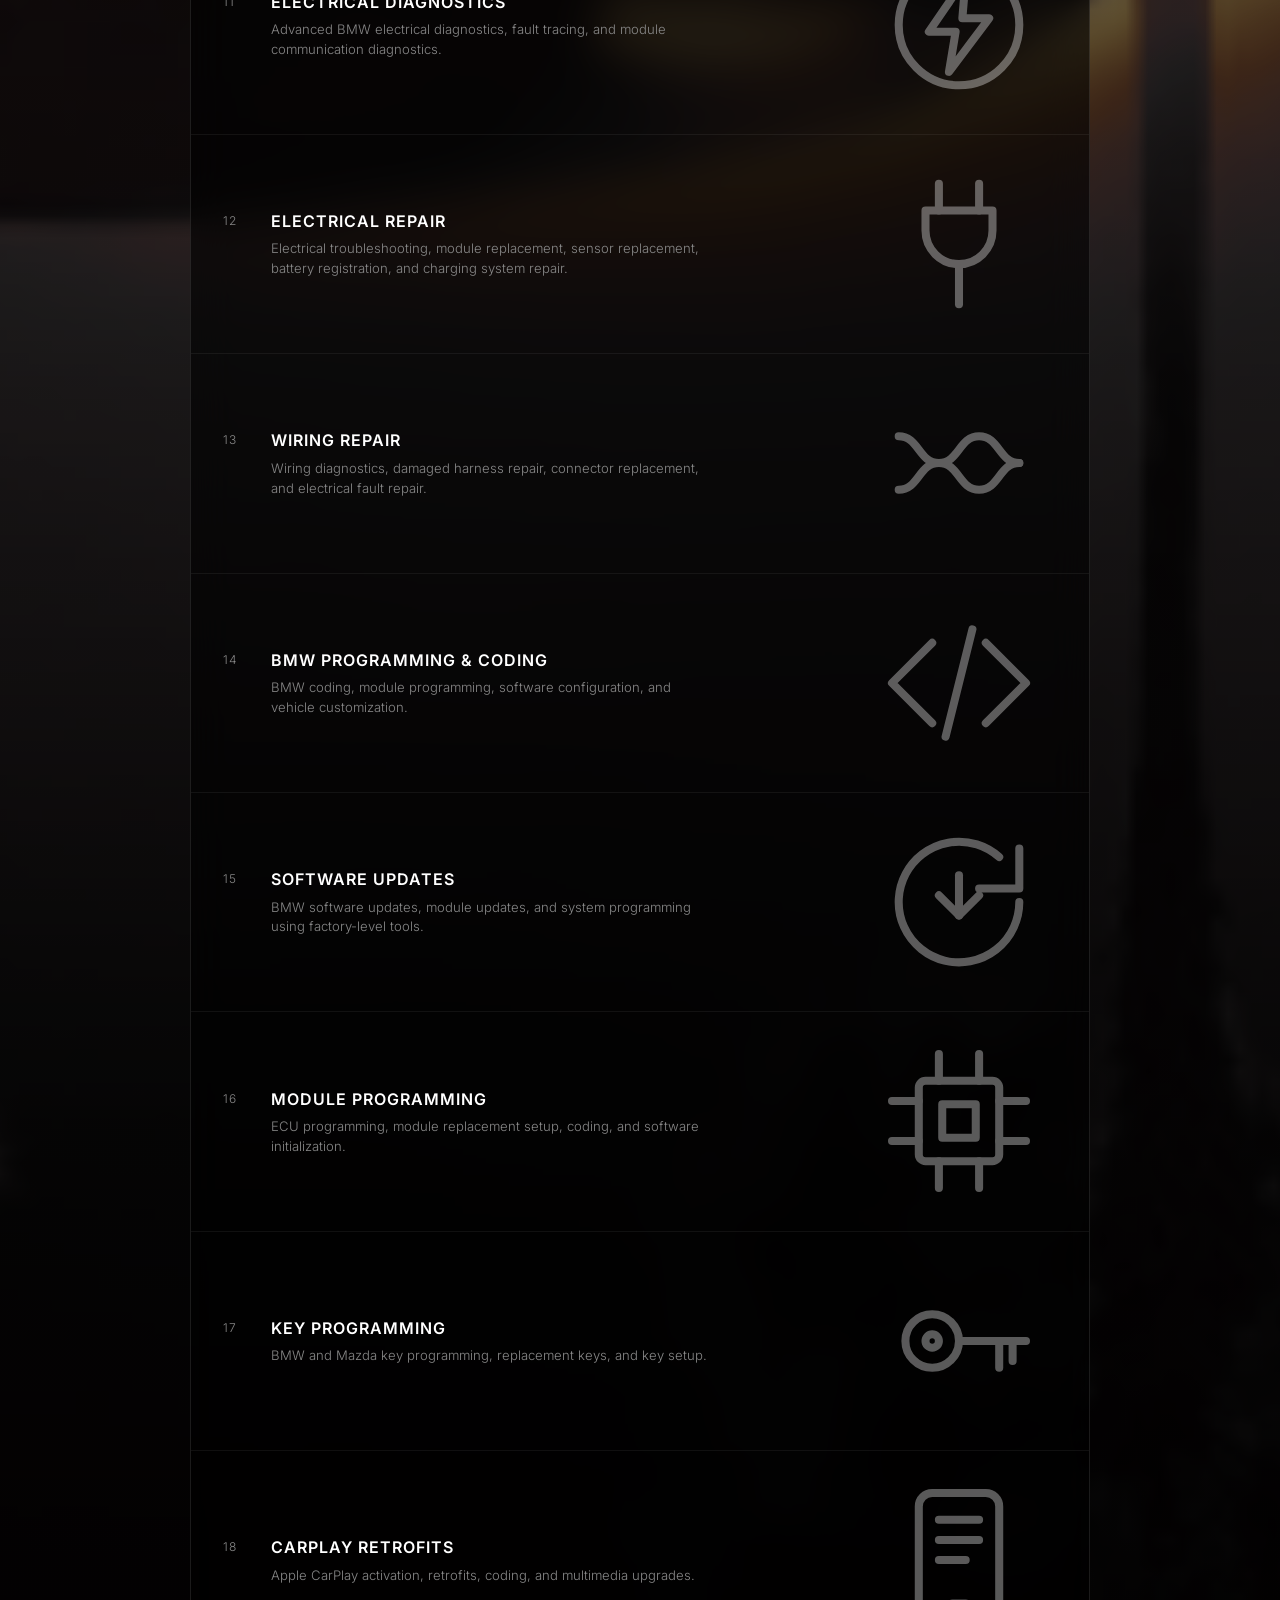
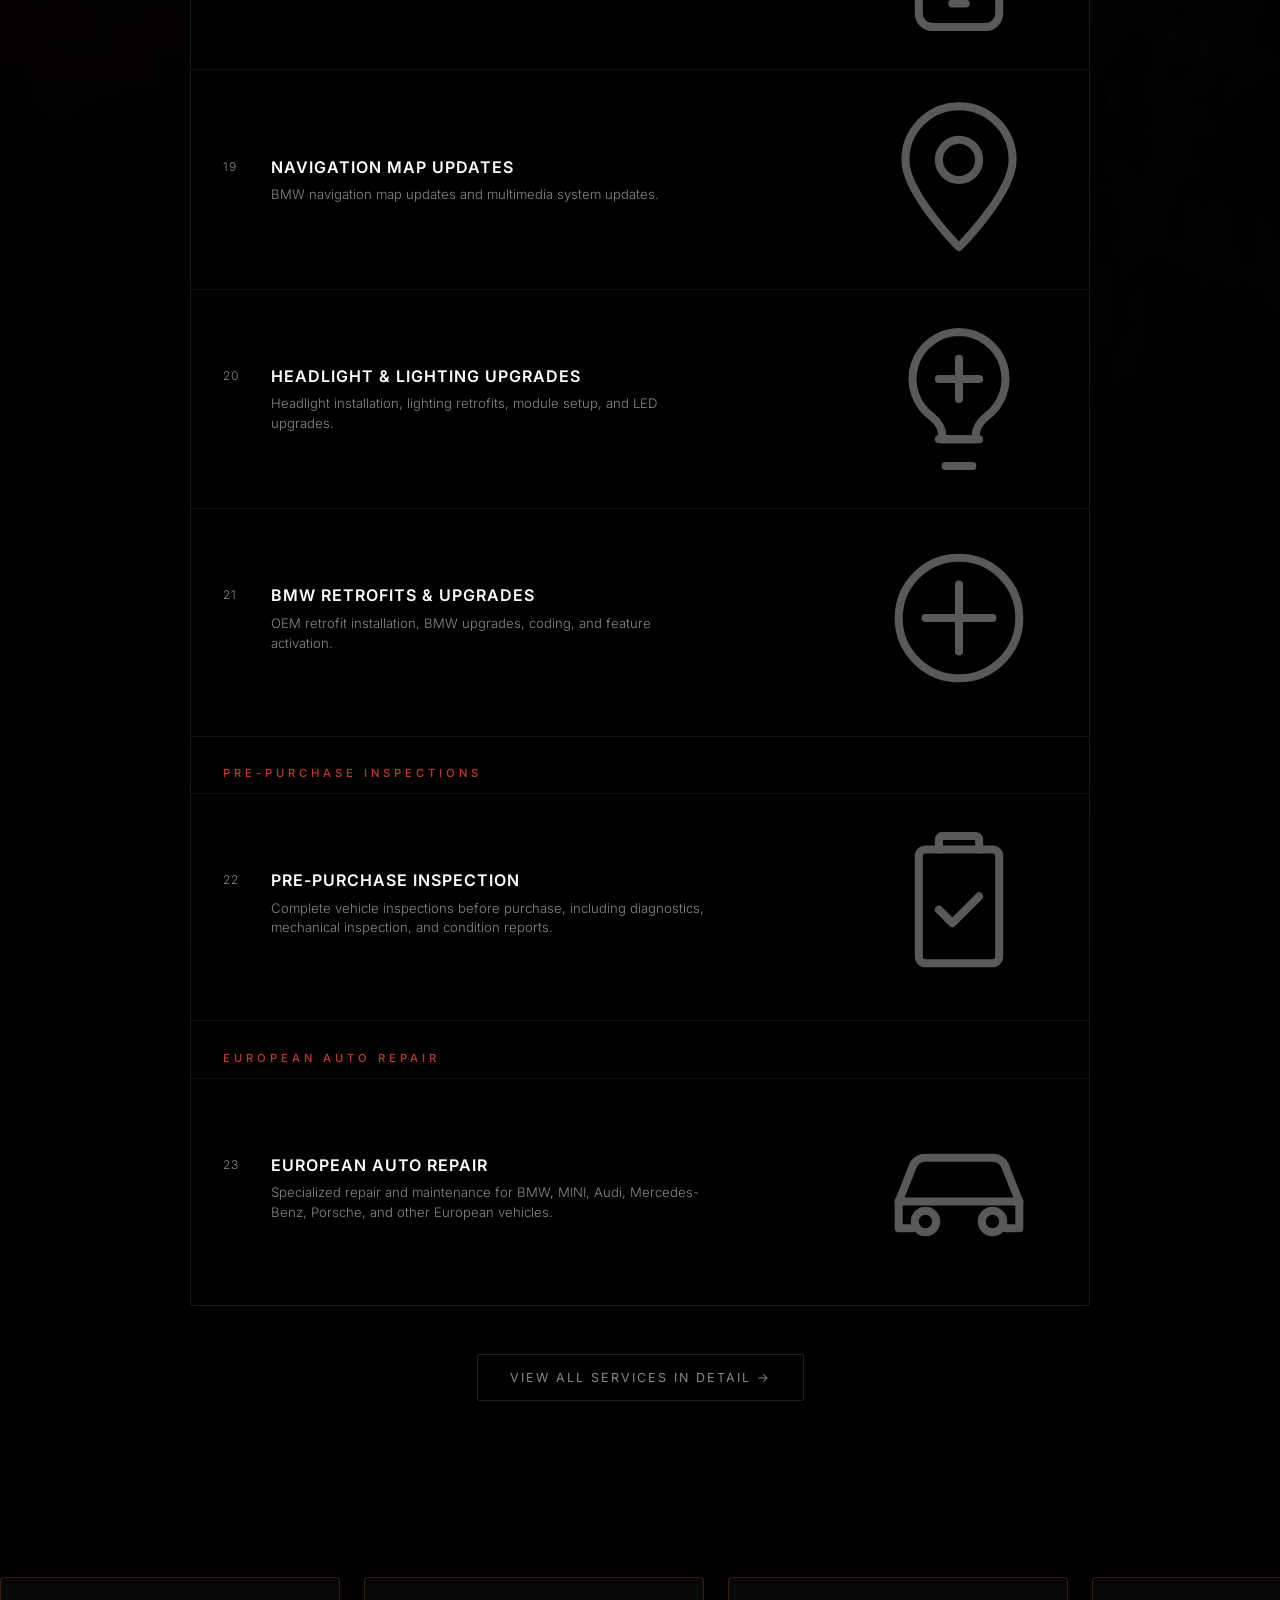
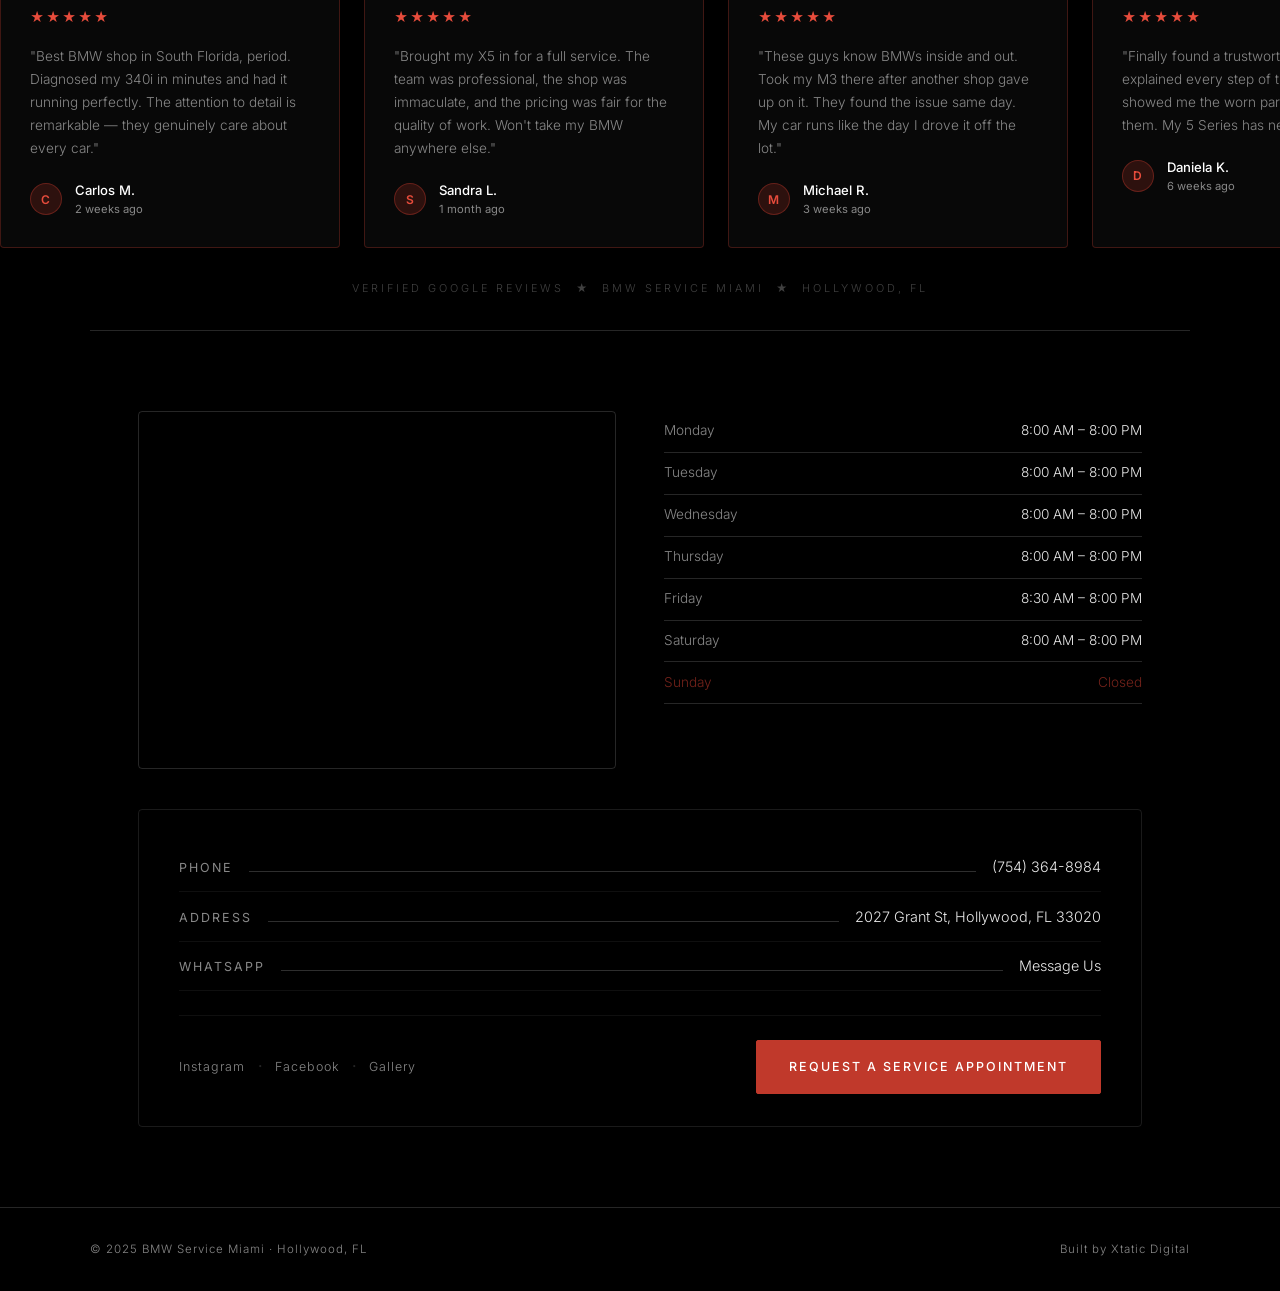
==== commit cd0158c3: "Add GA4, SEO meta + JSON-LD, llms.txt, robots & sitemap - Wire GA4 (G-9FNTDFB7KB) gtag on all 5 page" ====
--- a/index.html
+++ b/index.html
@@ -3,8 +3,91 @@
 <head>
   <meta charset="UTF-8" />
   <meta name="viewport" content="width=device-width, initial-scale=1.0" />
-  <title>BMW Service Miami — Hollywood, FL</title>
-  <meta name="description" content="BMW Service Miami — Certified BMW specialists in Hollywood, FL. Factory maintenance, performance tuning, brake service, and all major repairs since 2023." />
+
+  <!-- Google tag (gtag.js) -->
+  <script async src="https://www.googletagmanager.com/gtag/js?id=G-9FNTDFB7KB"></script>
+  <script>
+    window.dataLayer = window.dataLayer || [];
+    function gtag(){dataLayer.push(arguments);}
+    gtag('js', new Date());
+    gtag('config', 'G-9FNTDFB7KB');
+  </script>
+
+  <title>BMW Service Miami — Independent BMW Specialists in Hollywood, FL</title>
+  <meta name="description" content="Independent BMW specialist repair shop in Hollywood, FL — serving Miami & South Florida. Factory maintenance, BMW coding, electrical diagnostics, performance tuning, and complete mechanical repair." />
+  <link rel="canonical" href="https://bmwrepairshop.net/" />
+
+  <!-- Open Graph -->
+  <meta property="og:type" content="website" />
+  <meta property="og:site_name" content="BMW Service Miami" />
+  <meta property="og:title" content="BMW Service Miami — Independent BMW Specialists in Hollywood, FL" />
+  <meta property="og:description" content="Independent BMW specialist repair shop in Hollywood, FL. Dealer-level capability without dealer pricing — serving Miami & South Florida." />
+  <meta property="og:url" content="https://bmwrepairshop.net/" />
+  <meta property="og:image" content="https://bmwrepairshop.net/assets/hero/hero-top.jpg" />
+
+  <!-- Twitter -->
+  <meta name="twitter:card" content="summary_large_image" />
+  <meta name="twitter:title" content="BMW Service Miami — Independent BMW Specialists in Hollywood, FL" />
+  <meta name="twitter:description" content="Independent BMW specialist repair shop in Hollywood, FL. Serving Miami & South Florida." />
+  <meta name="twitter:image" content="https://bmwrepairshop.net/assets/hero/hero-top.jpg" />
+
+  <!-- Structured data: AutoRepair business -->
+  <script type="application/ld+json">
+  {
+    "@context": "https://schema.org",
+    "@type": "AutoRepair",
+    "@id": "https://bmwrepairshop.net/#business",
+    "name": "BMW Service Miami",
+    "alternateName": "BMW Repair Shop Miami",
+    "url": "https://bmwrepairshop.net/",
+    "logo": "https://bmwrepairshop.net/assets/images/logo-m-white.png",
+    "image": "https://bmwrepairshop.net/assets/hero/hero-top.jpg",
+    "description": "Independent BMW specialist repair shop in Hollywood, FL serving Miami and South Florida. Factory-spec maintenance, BMW coding and programming, electrical diagnostics, performance tuning, and complete mechanical repair.",
+    "telephone": "+1-754-364-8984",
+    "priceRange": "$$",
+    "foundingDate": "2023",
+    "address": {
+      "@type": "PostalAddress",
+      "streetAddress": "2027 Grant St",
+      "addressLocality": "Hollywood",
+      "addressRegion": "FL",
+      "postalCode": "33020",
+      "addressCountry": "US"
+    },
+    "areaServed": [
+      { "@type": "City", "name": "Hollywood" },
+      { "@type": "City", "name": "Miami" },
+      { "@type": "City", "name": "Fort Lauderdale" },
+      { "@type": "City", "name": "Hallandale Beach" },
+      { "@type": "City", "name": "Aventura" },
+      { "@type": "City", "name": "Pembroke Pines" },
+      { "@type": "AdministrativeArea", "name": "South Florida" }
+    ],
+    "openingHoursSpecification": [{
+      "@type": "OpeningHoursSpecification",
+      "dayOfWeek": ["Monday", "Tuesday", "Wednesday", "Thursday", "Friday", "Saturday"],
+      "opens": "08:00",
+      "closes": "20:00"
+    }],
+    "brand": [
+      { "@type": "Brand", "name": "BMW" },
+      { "@type": "Brand", "name": "MINI" },
+      { "@type": "Brand", "name": "Rolls-Royce" },
+      { "@type": "Brand", "name": "Audi" },
+      { "@type": "Brand", "name": "Mercedes-Benz" },
+      { "@type": "Brand", "name": "Porsche" }
+    ],
+    "makesOffer": [
+      "Factory Maintenance", "Diagnostics", "Engine Repair", "Cooling System Repair",
+      "Brake Repair", "Suspension Repair", "Transmission Service", "Oil Leak Repair",
+      "AC Repair", "Engine Replacement", "Electrical Diagnostics", "BMW Programming & Coding",
+      "Module Programming", "Key Programming", "CarPlay Retrofits", "Pre-Purchase Inspections",
+      "European Auto Repair"
+    ],
+    "sameAs": []
+  }
+  </script>
+
   <link rel="preconnect" href="https://fonts.googleapis.com">
   <link rel="preconnect" href="https://fonts.gstatic.com" crossorigin>
   <link href="https://fonts.googleapis.com/css2?family=Inter:wght@300;400;500;600&family=Playfair+Display:ital,wght@0,400;0,700;1,400&display=swap" rel="stylesheet">
--- a/css/redesign.css
+++ b/css/redesign.css
@@ -399,11 +399,12 @@
 }
 
 .service-sticker {
-  width: 110px;
-  height: 110px;
+  width: 180px;
+  height: 180px;
   object-fit: contain;
   flex-shrink: 0;
-  opacity: 0.9;
+  opacity: 0.35;
+  color: #ffffff;
   margin-right: 0.5rem;
   padding: 0 0.6rem;
   transition: opacity 0.3s, transform 0.3s, filter 0.3s;
@@ -411,18 +412,13 @@
 svg.service-sticker {
   stroke-width: 1.2;
 }
+/* Force all icons to render in white regardless of legacy color classes */
+.service-sticker[class*="ico-"] { color: #ffffff; }
 .service-row:hover .service-sticker {
-  opacity: 1;
-  transform: scale(1.08);
-  filter: drop-shadow(0 0 12px currentColor);
-}
-
-/* BMW M palette — cycles across the service icons */
-.ico-red      { color: #E22718; }
-.ico-white    { color: #F6F6F6; }
-.ico-blue     { color: #1C69D4; }
-.ico-purple   { color: #8B3FA9; }
-.ico-darkblue { color: #0166B1; }
+  opacity: 0.7;
+  transform: scale(1.06);
+  filter: drop-shadow(0 0 10px rgba(255,255,255,0.25));
+}
 
 /* Subsection headers */
 .service-subsection-header {
@@ -807,7 +803,7 @@
     gap: 0.8rem;
   }
   .service-info { gap: 1rem; }
-  .service-sticker { width: 90px; height: 90px; margin-right: 0.2rem; padding: 0 0.3rem; }
+  .service-sticker { width: 130px; height: 130px; margin-right: 0.2rem; padding: 0 0.3rem; }
   .services-title { font-size: 1.5rem; left: 1.2rem; }
 
   /* Reviews */
@@ -846,7 +842,7 @@
 }
 
 @media (max-width: 480px) {
-  .service-sticker { width: 70px; height: 70px; }
+  .service-sticker { width: 95px; height: 95px; }
   .service-info h3 { font-size: 0.88rem; }
   .service-info p { font-size: 0.78rem; }
 }
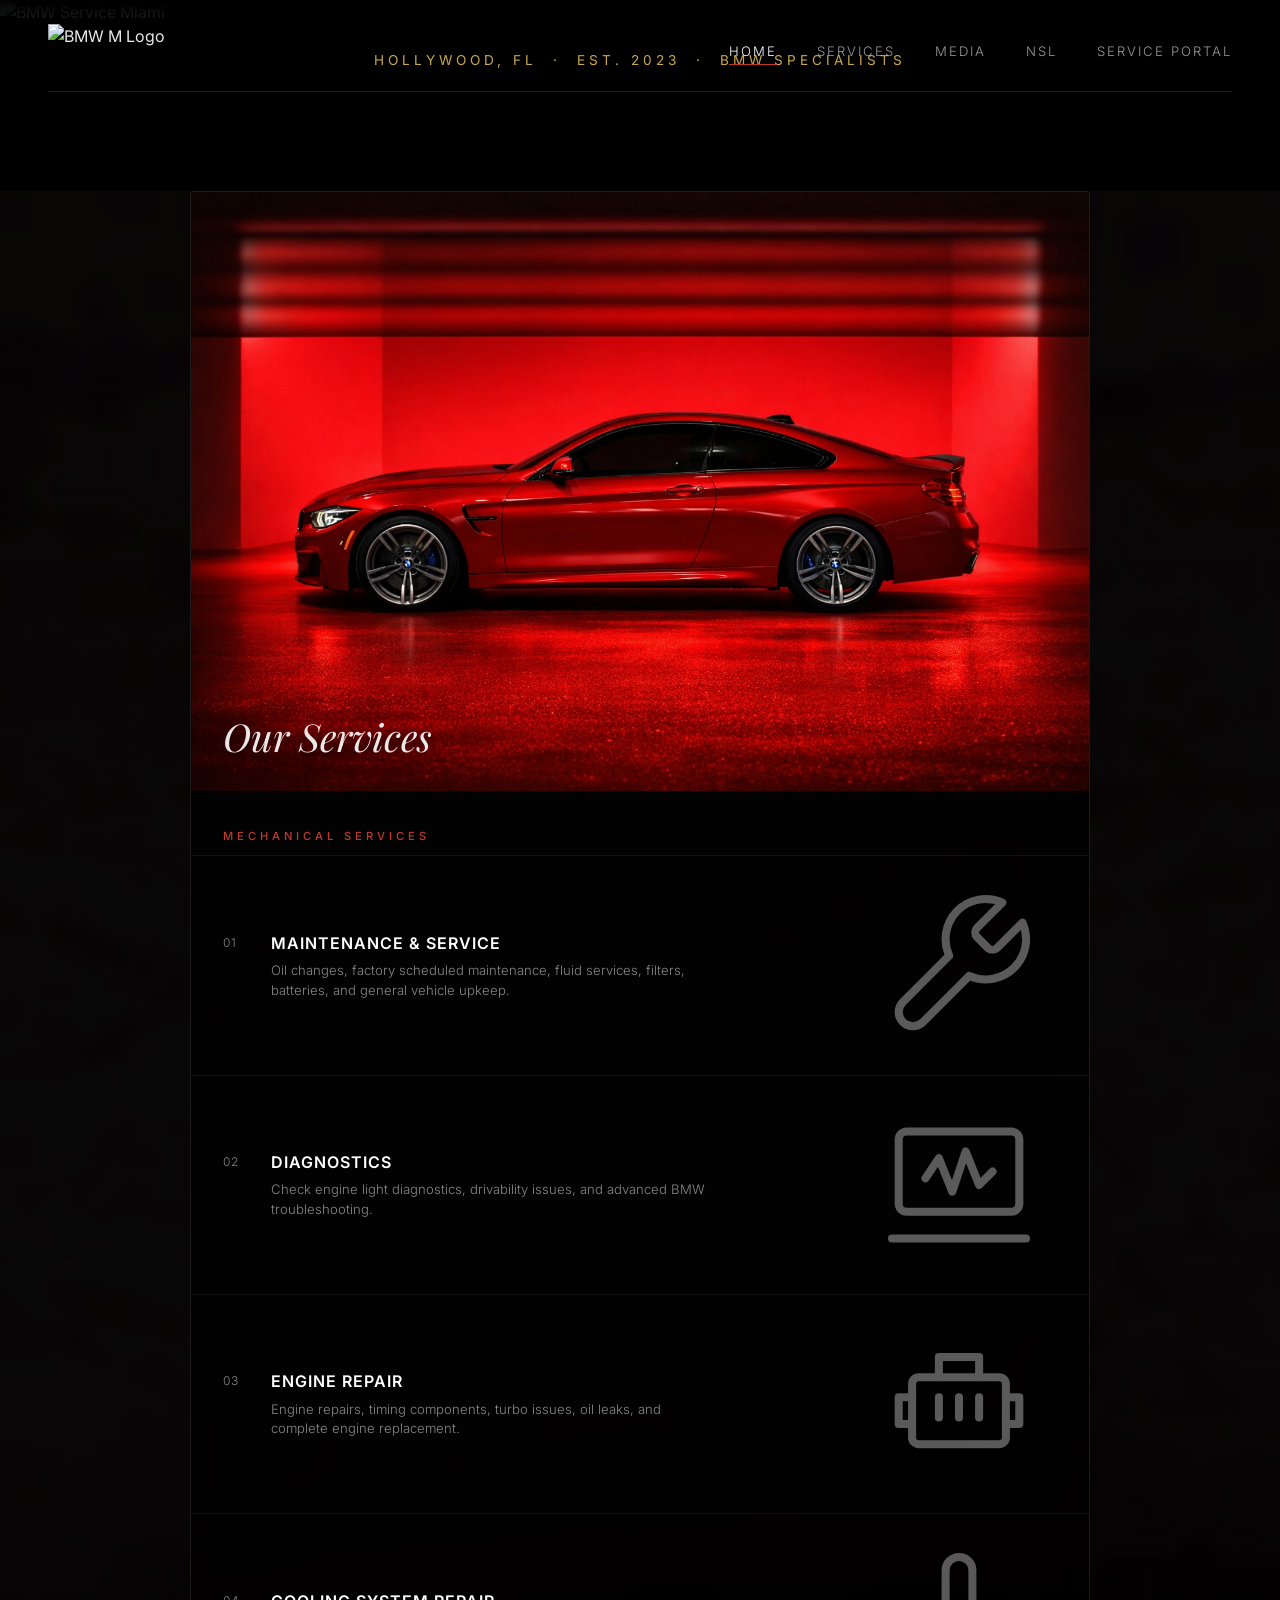
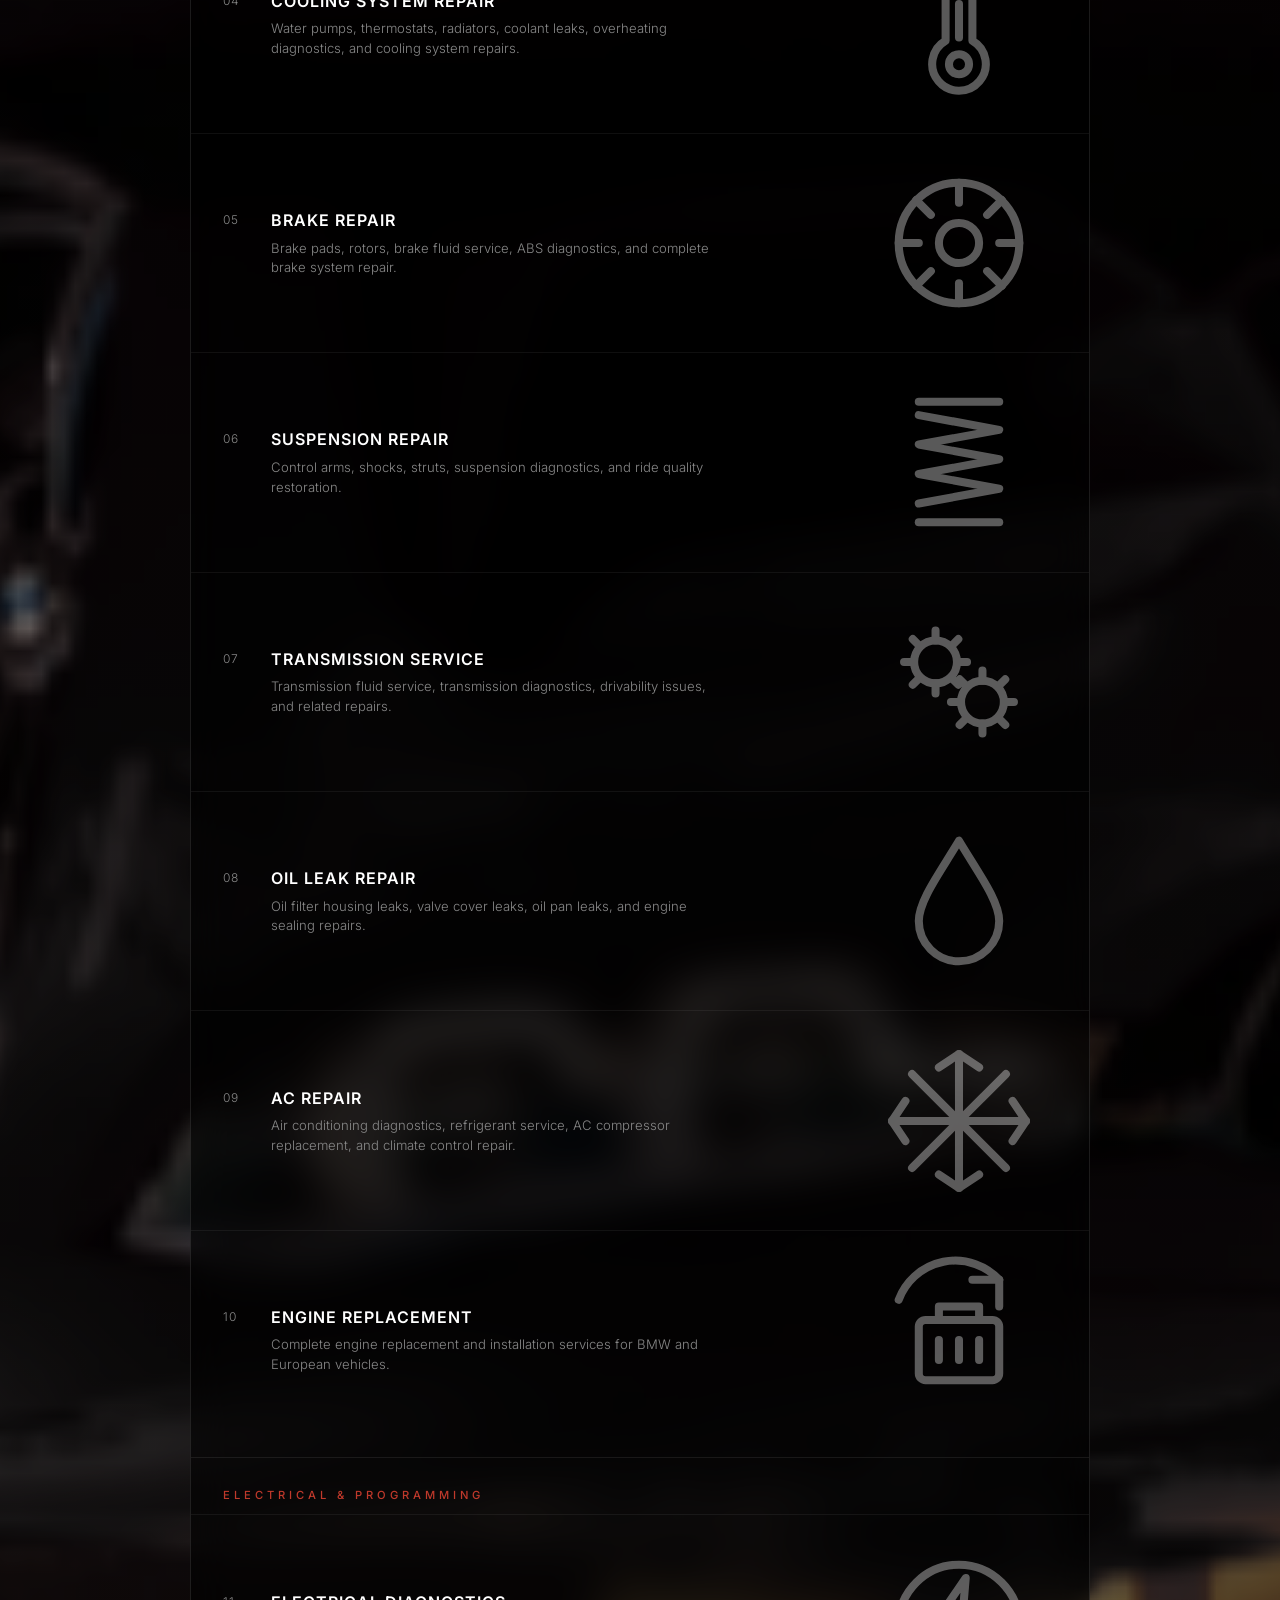
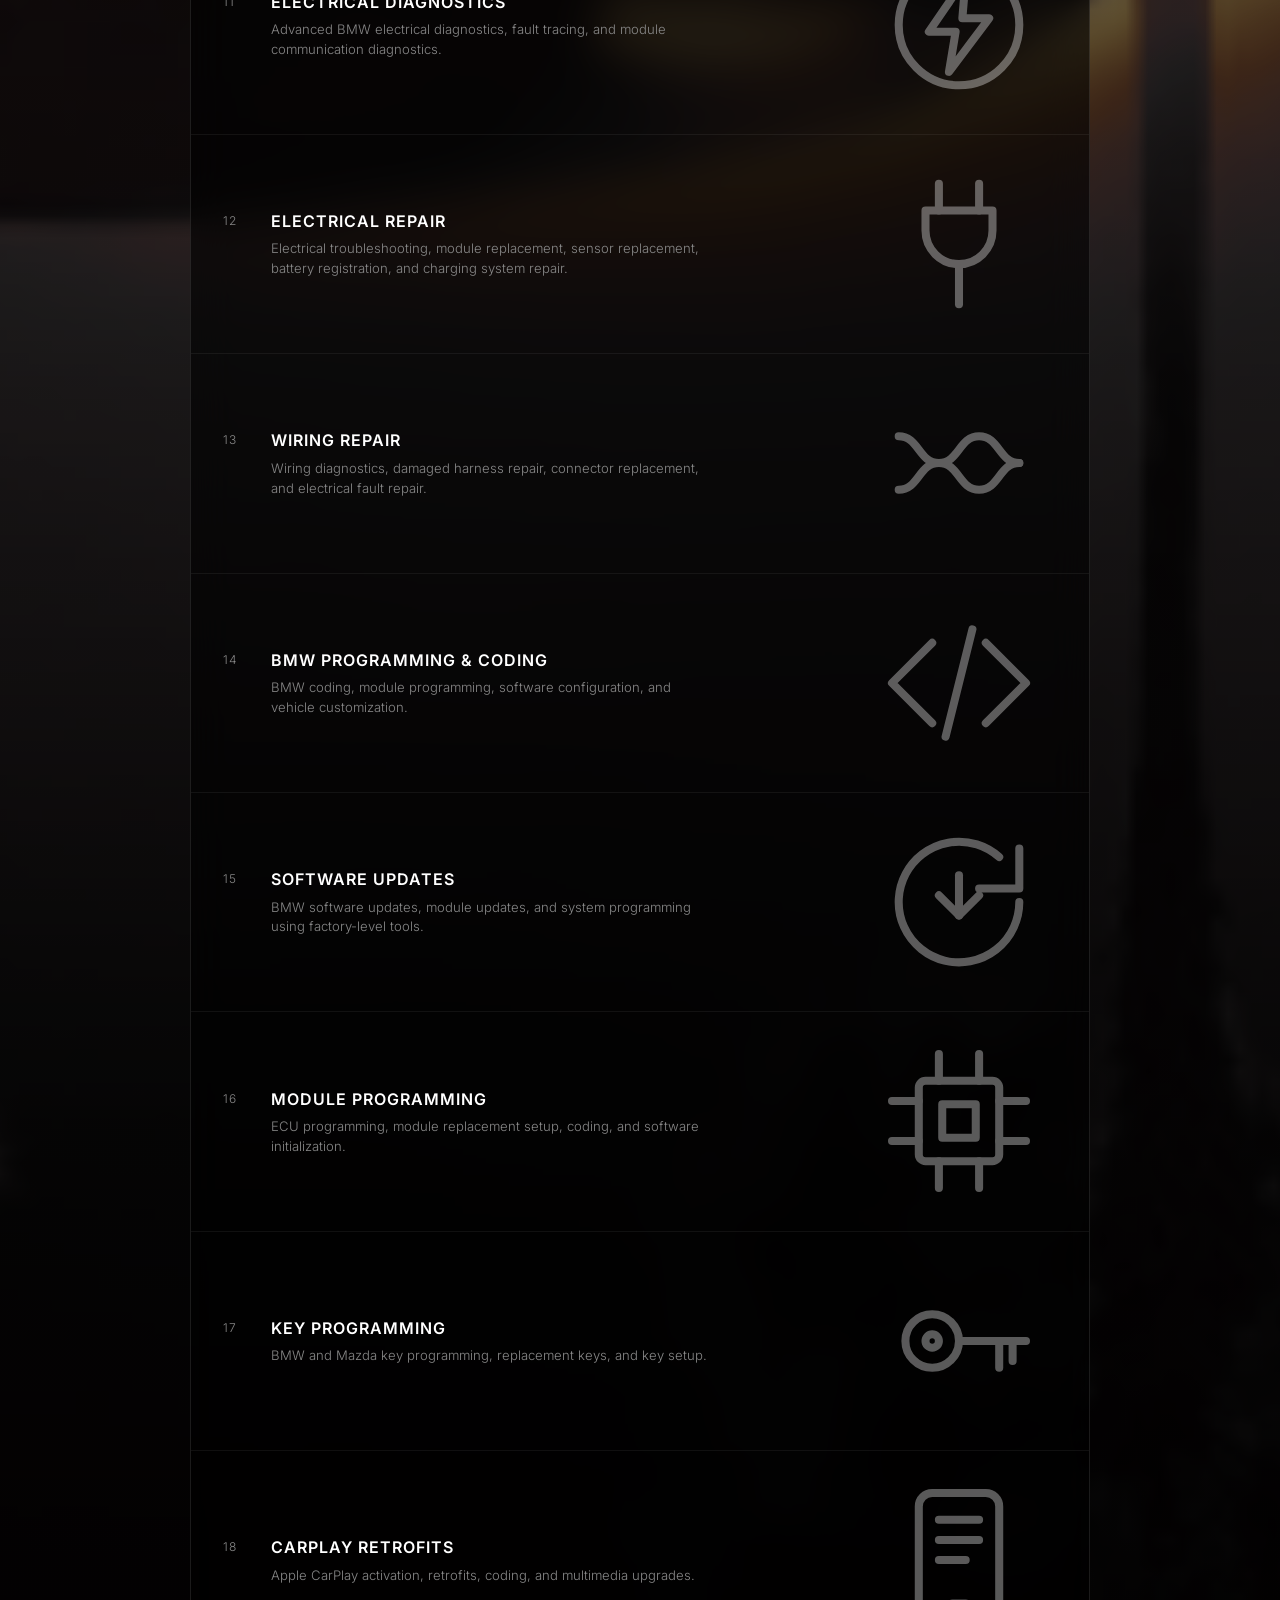
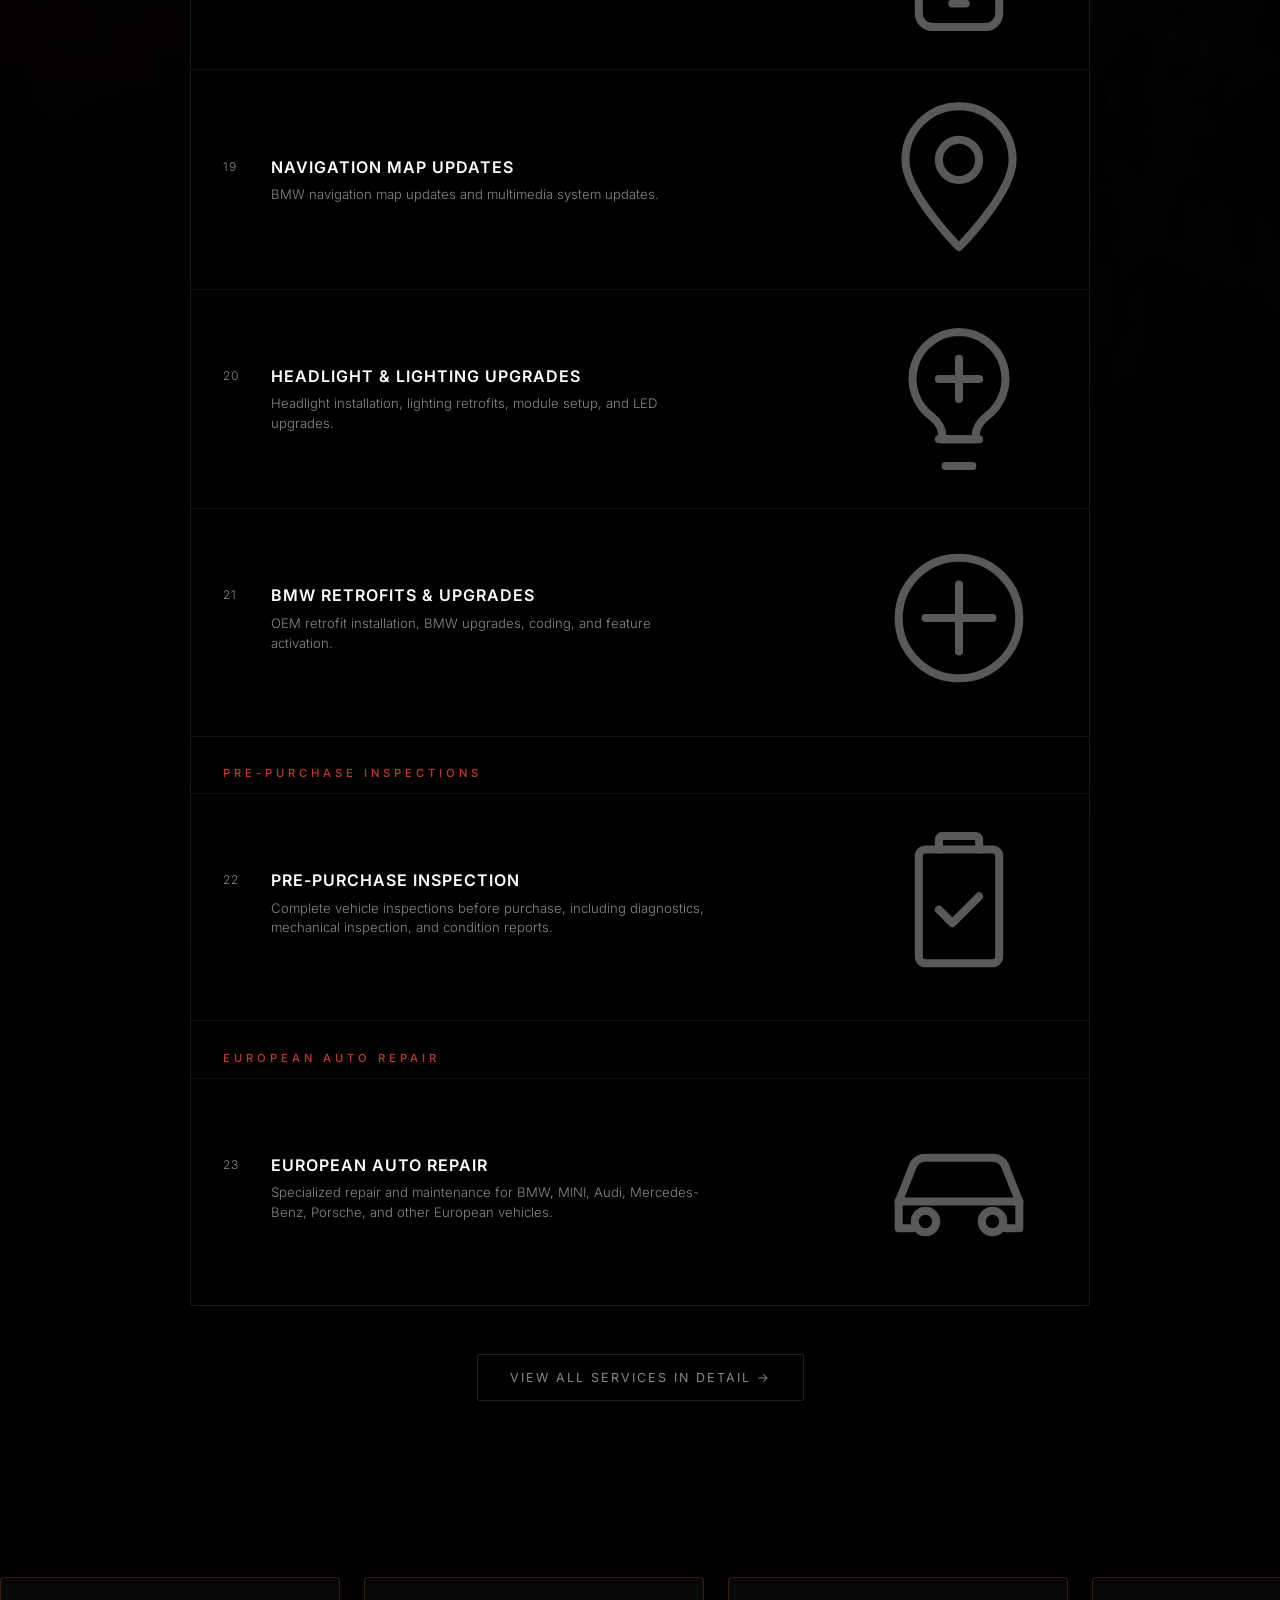
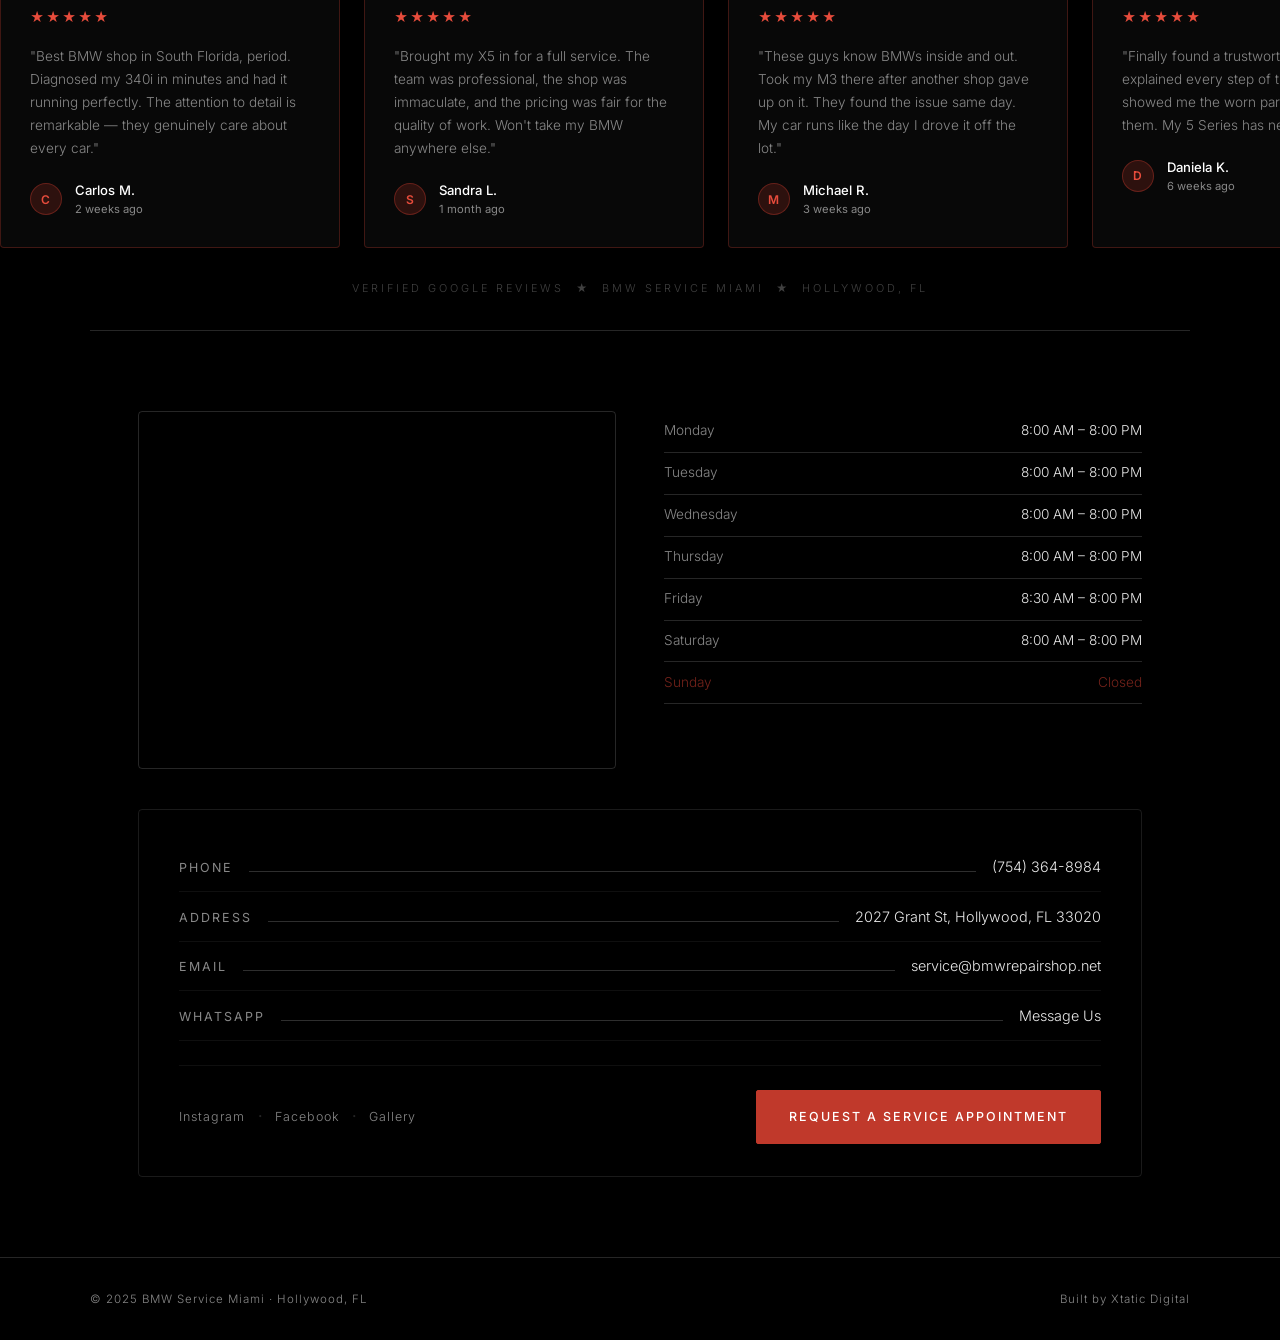
==== commit b3c79b6e: "Add real shop email service@bmwrepairshop.net - Replace temp Gmail placeholder in specialist.html co" ====
--- a/index.html
+++ b/index.html
@@ -44,6 +44,7 @@
     "image": "https://bmwrepairshop.net/assets/hero/hero-top.jpg",
     "description": "Independent BMW specialist repair shop in Hollywood, FL serving Miami and South Florida. Factory-spec maintenance, BMW coding and programming, electrical diagnostics, performance tuning, and complete mechanical repair.",
     "telephone": "+1-754-364-8984",
+    "email": "service@bmwrepairshop.net",
     "priceRange": "$$",
     "foundingDate": "2023",
     "address": {
@@ -699,6 +700,11 @@
       <span class="contact-line-value">2027 Grant St, Hollywood, FL 33020</span>
     </div>
     <div class="contact-line-row">
+      <span class="contact-line-label">Email</span>
+      <span class="contact-line-rule"></span>
+      <a href="mailto:service@bmwrepairshop.net" class="contact-line-value">service@bmwrepairshop.net</a>
+    </div>
+    <div class="contact-line-row">
       <span class="contact-line-label">WhatsApp</span>
       <span class="contact-line-rule"></span>
       <a href="https://wa.me/17543648984" target="_blank" rel="noopener" class="contact-line-value">Message Us</a>
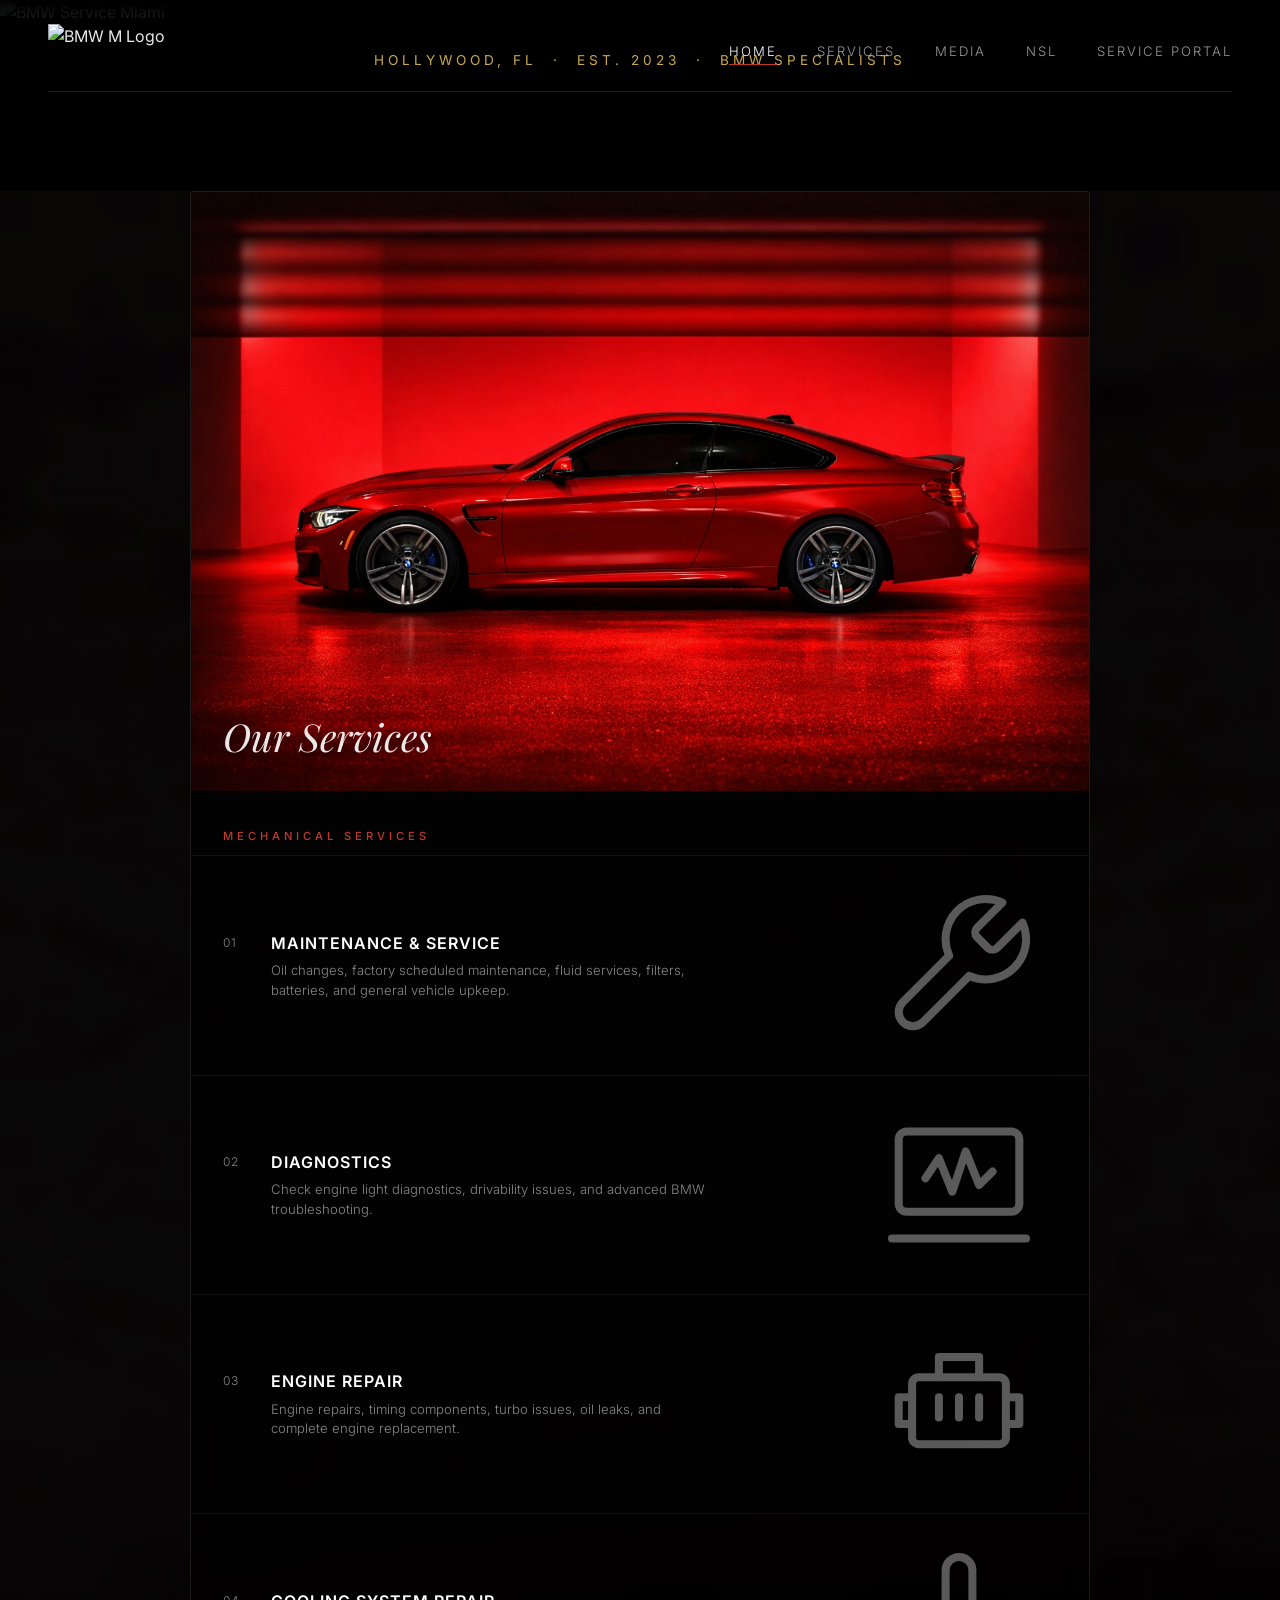
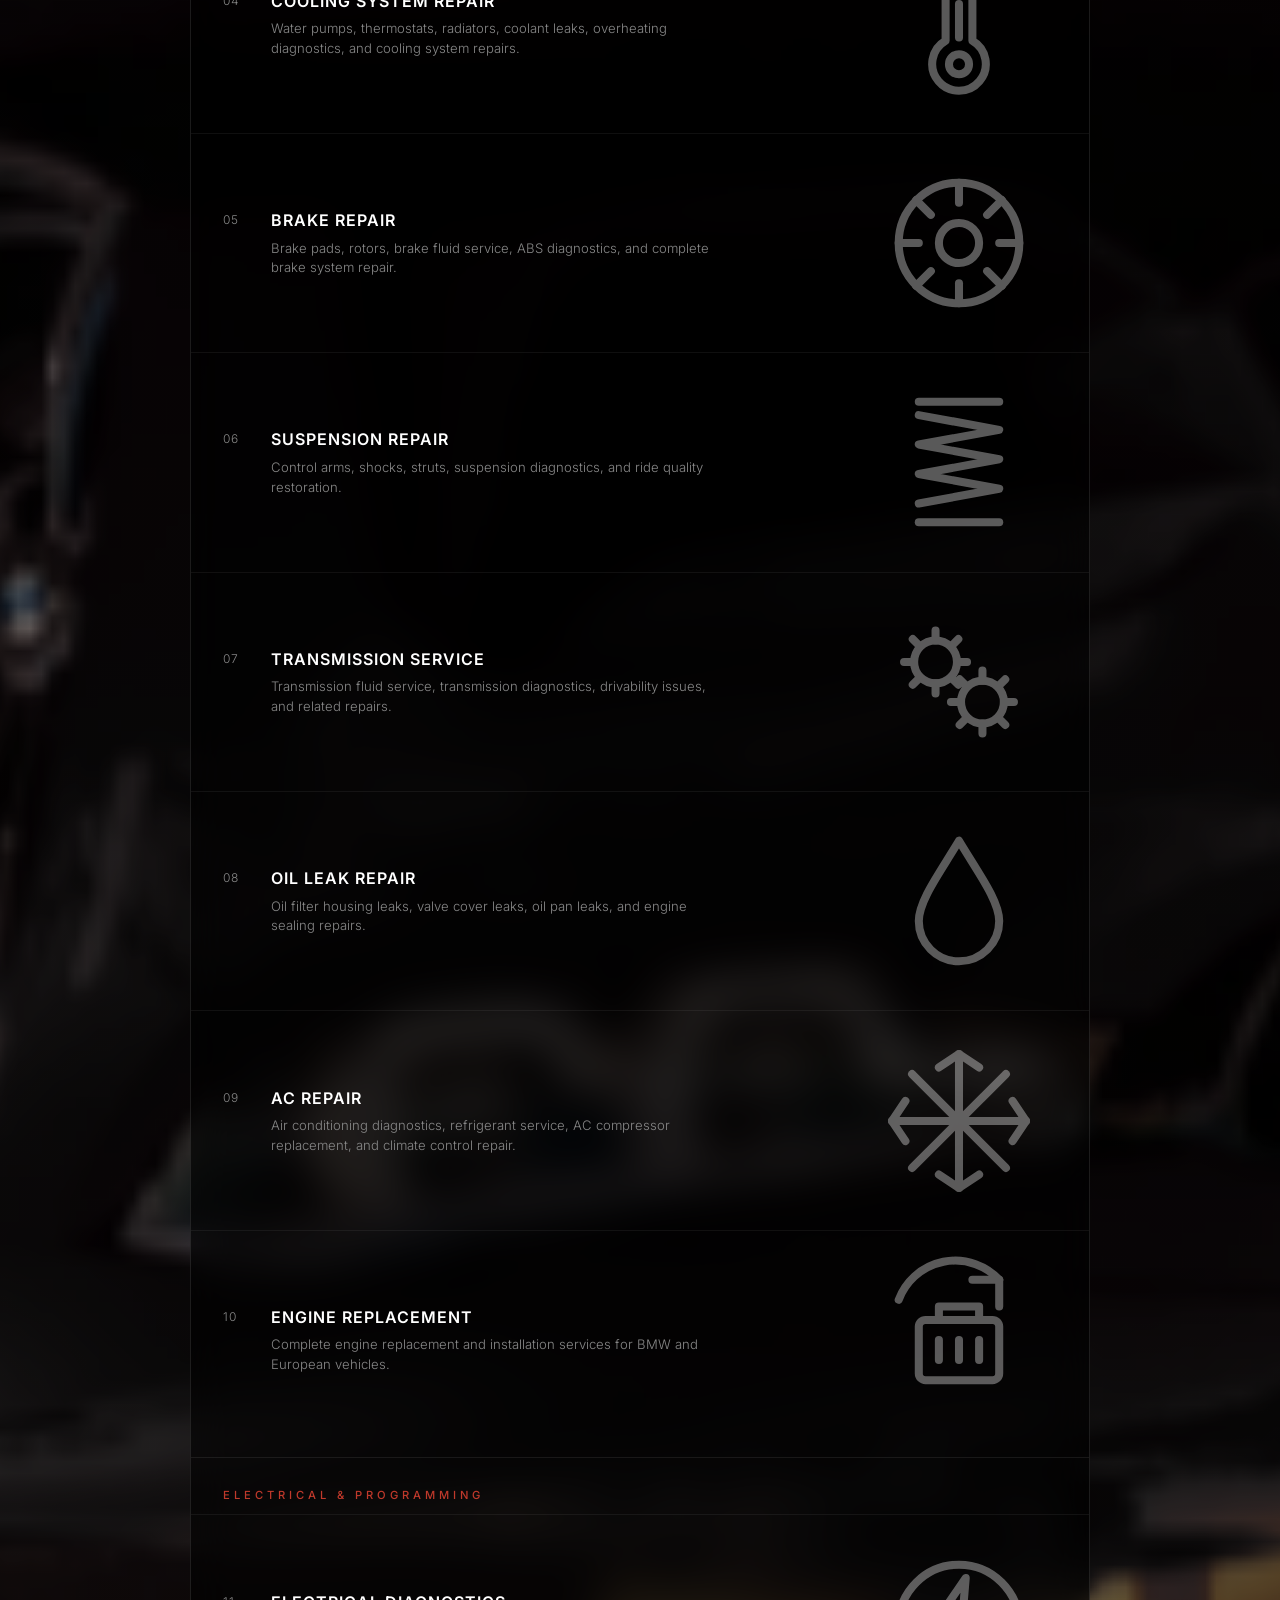
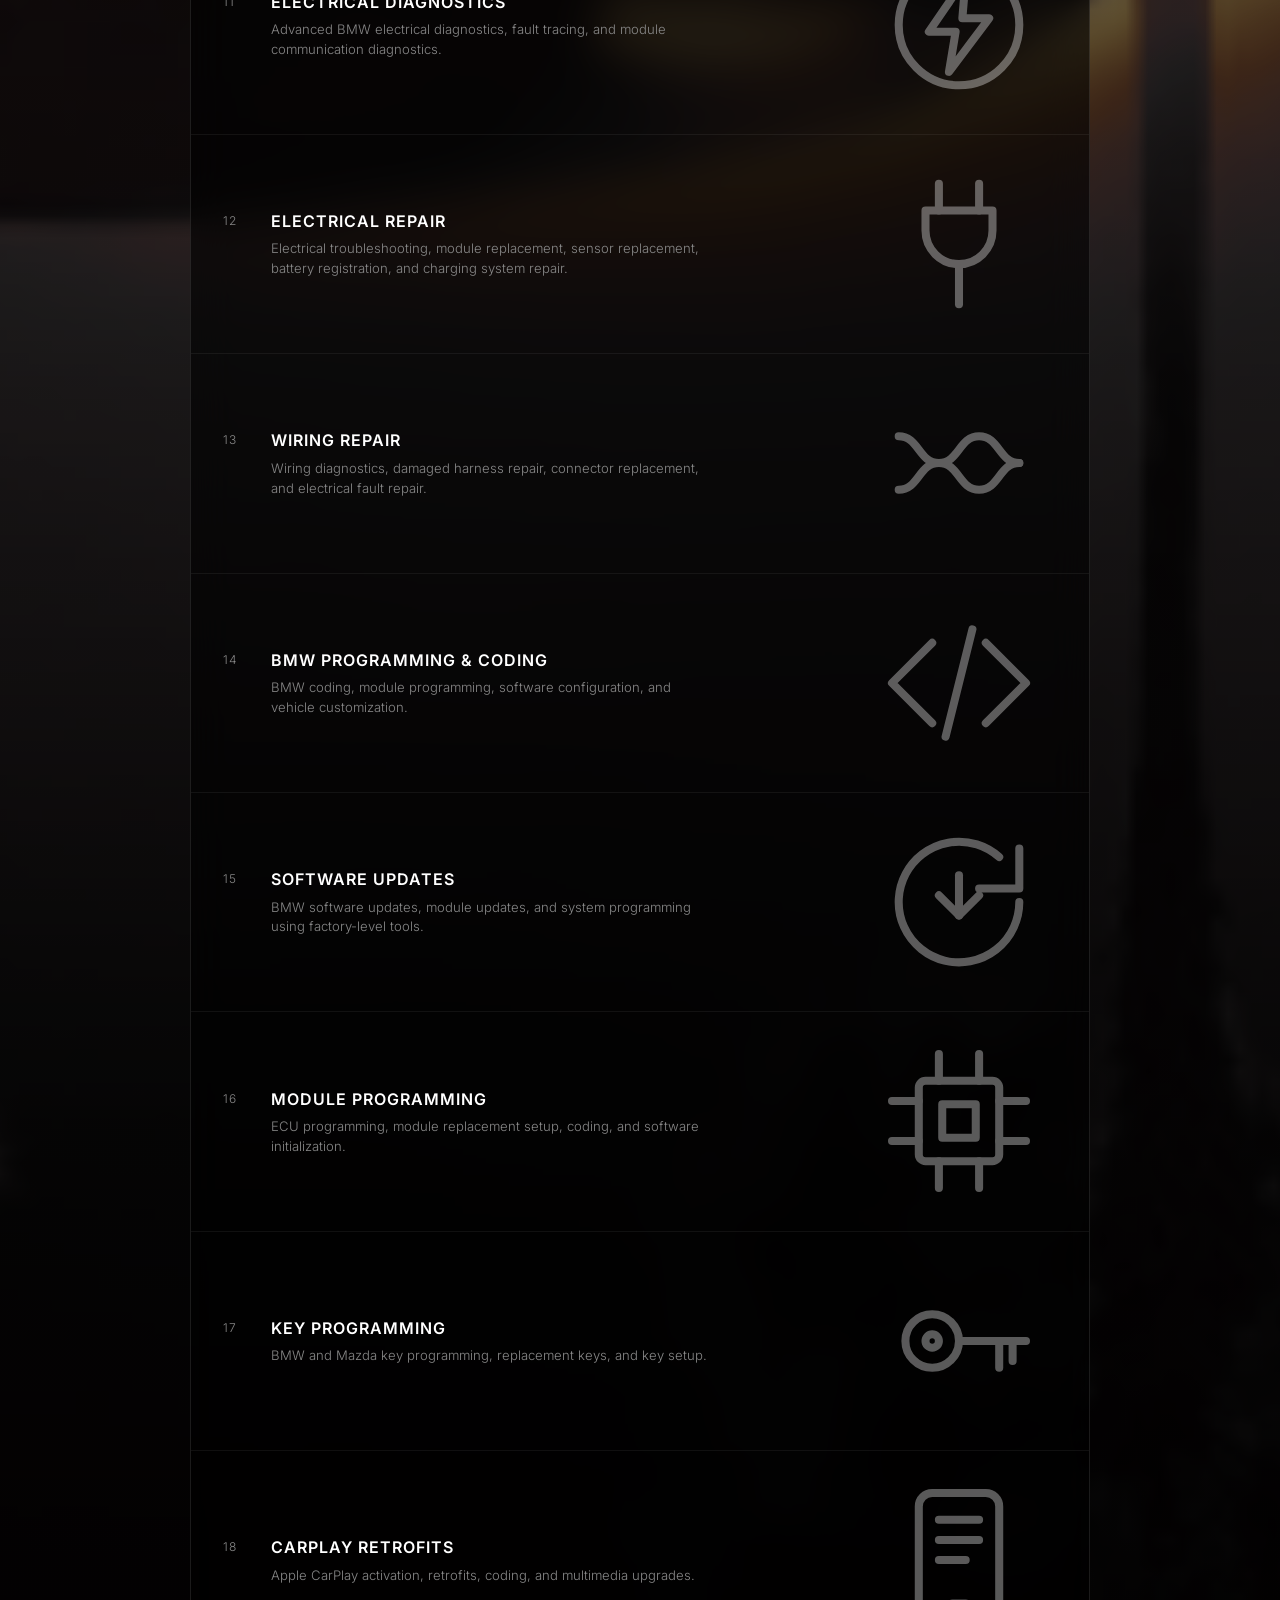
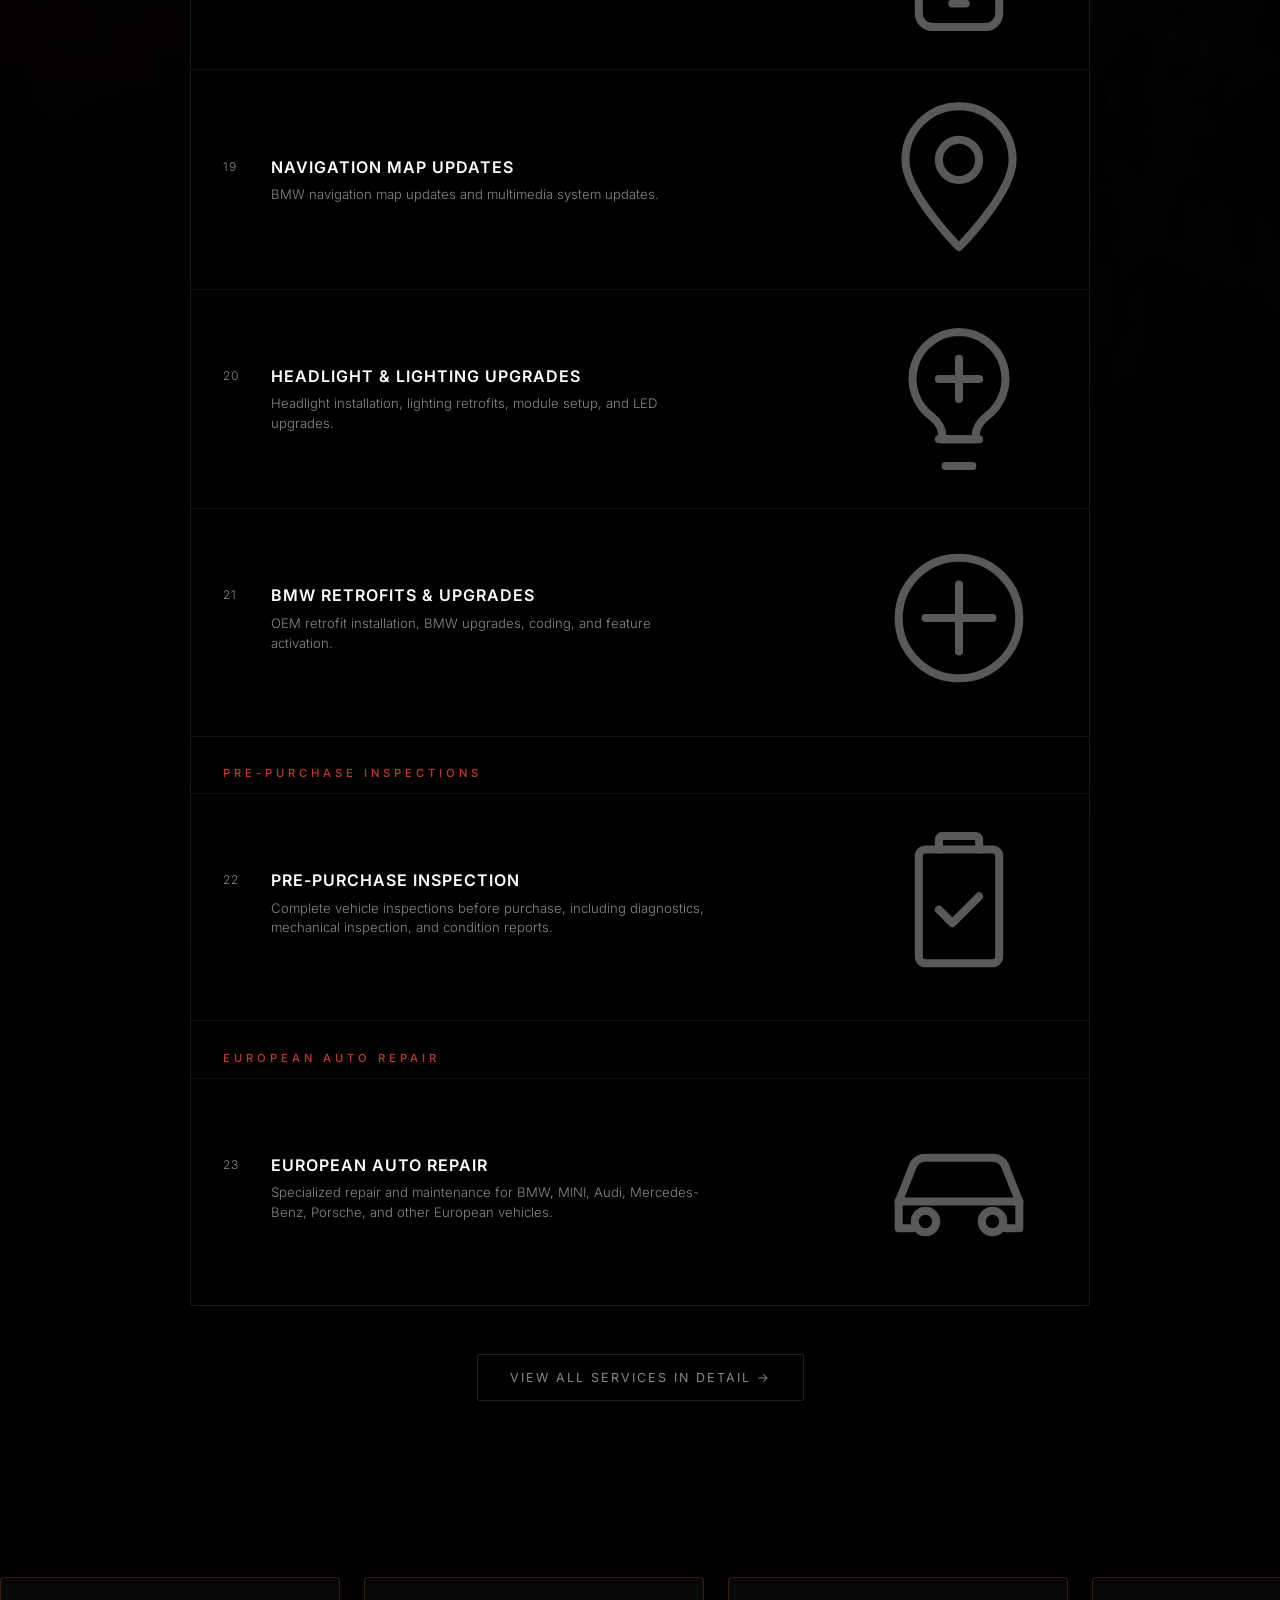
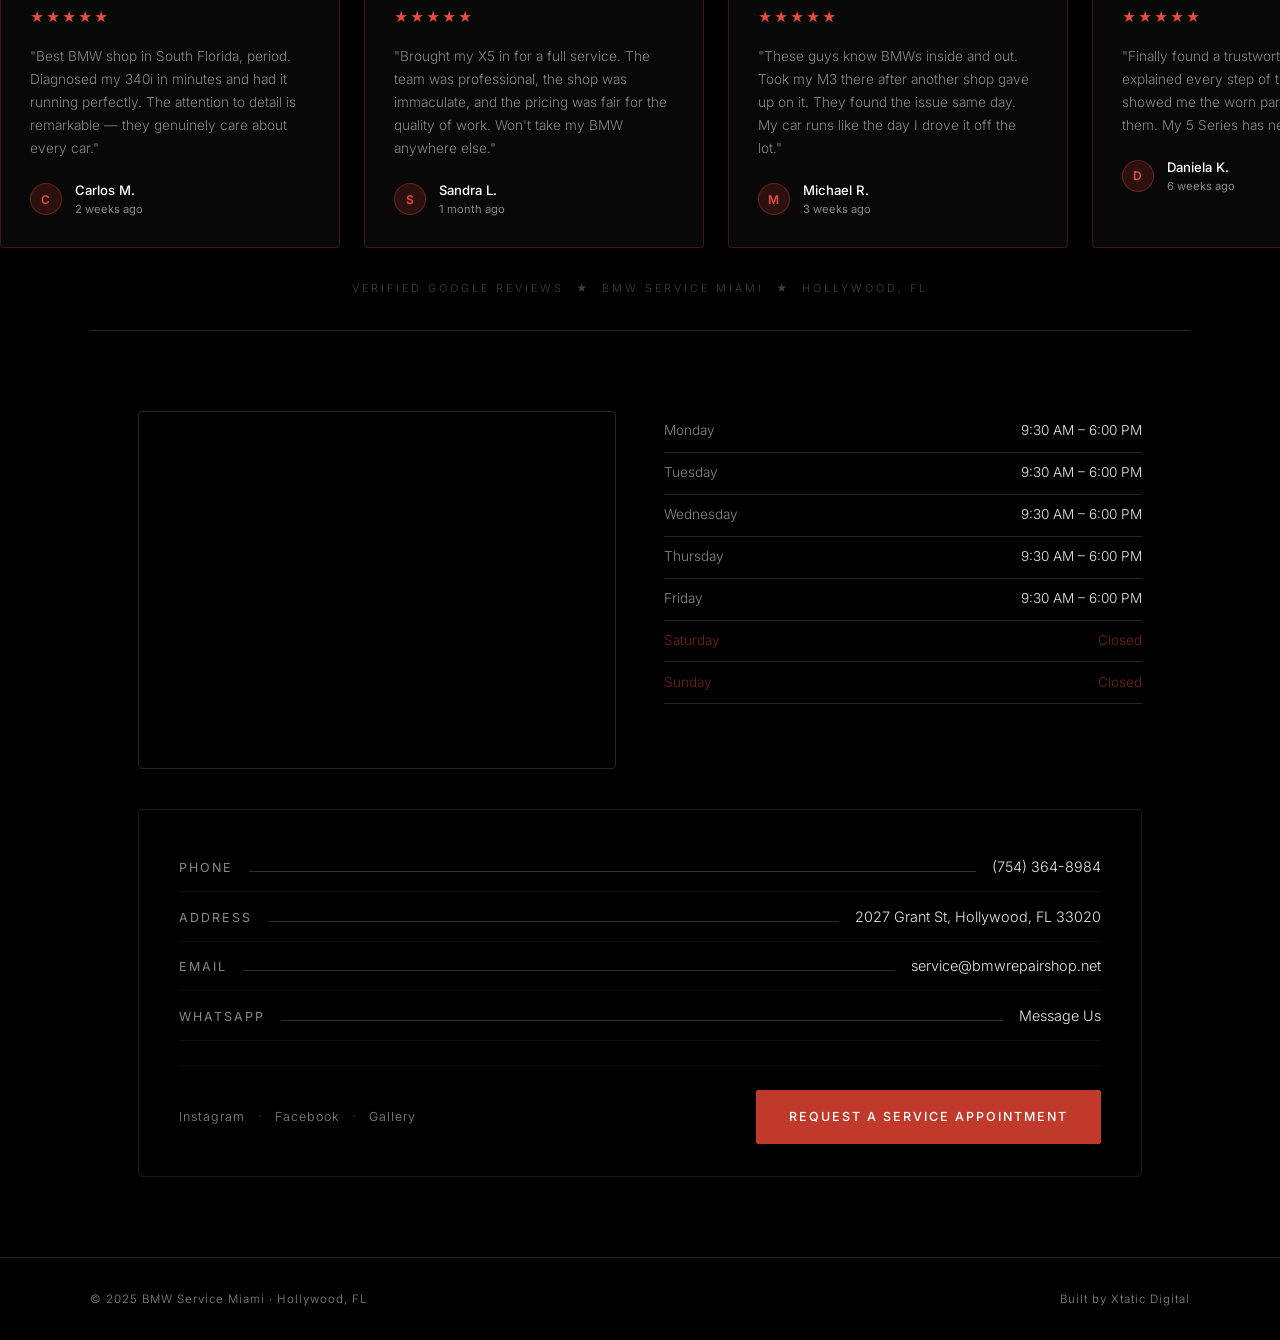
==== commit b39075d5: "Update store hours to Mon-Fri 9:30 AM – 6:00 PM, closed weekends Co-Authored-By: Claude Sonnet 4.6 <" ====
--- a/index.html
+++ b/index.html
@@ -66,9 +66,9 @@
     ],
     "openingHoursSpecification": [{
       "@type": "OpeningHoursSpecification",
-      "dayOfWeek": ["Monday", "Tuesday", "Wednesday", "Thursday", "Friday", "Saturday"],
-      "opens": "08:00",
-      "closes": "20:00"
+      "dayOfWeek": ["Monday", "Tuesday", "Wednesday", "Thursday", "Friday"],
+      "opens": "09:30",
+      "closes": "18:00"
     }],
     "brand": [
       { "@type": "Brand", "name": "BMW" },
@@ -676,12 +676,12 @@
 
     <div class="bottom-hours">
       <table>
-        <tr><td>Monday</td><td>8:00 AM – 8:00 PM</td></tr>
-        <tr><td>Tuesday</td><td>8:00 AM – 8:00 PM</td></tr>
-        <tr><td>Wednesday</td><td>8:00 AM – 8:00 PM</td></tr>
-        <tr><td>Thursday</td><td>8:00 AM – 8:00 PM</td></tr>
-        <tr><td>Friday</td><td>8:30 AM – 8:00 PM</td></tr>
-        <tr><td>Saturday</td><td>8:00 AM – 8:00 PM</td></tr>
+        <tr><td>Monday</td><td>9:30 AM – 6:00 PM</td></tr>
+        <tr><td>Tuesday</td><td>9:30 AM – 6:00 PM</td></tr>
+        <tr><td>Wednesday</td><td>9:30 AM – 6:00 PM</td></tr>
+        <tr><td>Thursday</td><td>9:30 AM – 6:00 PM</td></tr>
+        <tr><td>Friday</td><td>9:30 AM – 6:00 PM</td></tr>
+        <tr class="closed"><td>Saturday</td><td>Closed</td></tr>
         <tr class="closed"><td>Sunday</td><td>Closed</td></tr>
       </table>
     </div>
